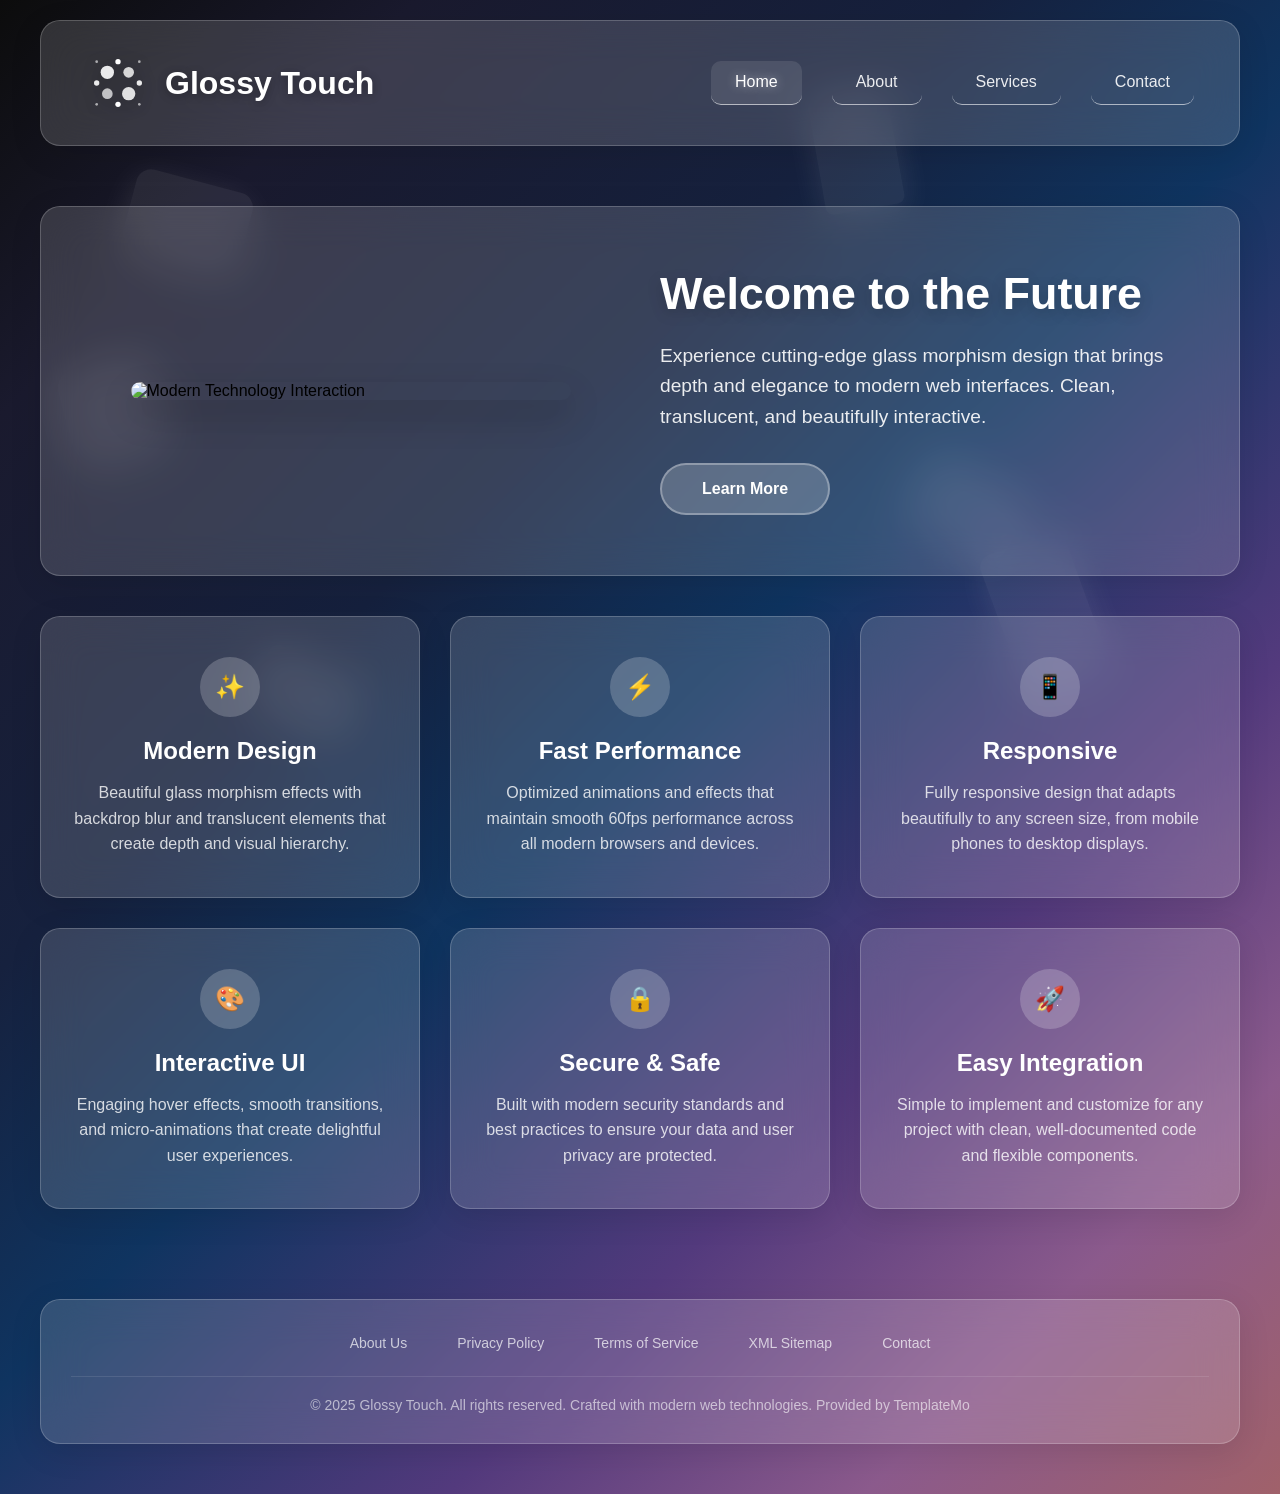
==== index.html @ 598dd7c2 "Initial commit: pre-config" ====
<!DOCTYPE html>
<html lang="en">
<head>
    <meta charset="UTF-8">
    <meta name="viewport" content="width=device-width, initial-scale=1.0">
    <title>Glossy Touch - Modern Glass Design Experience</title>
    
    <link rel="stylesheet" href="templatemo-glossy-touch.css">
<!--

TemplateMo 592 glossy touch

https://templatemo.com/tm-592-glossy-touch

-->
    <style>
        
    </style>
</head>
<body>
    <div class="bg-shapes">
        <div class="shape"></div>
        <div class="shape"></div>
        <div class="shape"></div>
        <div class="shape"></div>
        <div class="shape"></div>
        <div class="shape"></div>
    </div>

    <!-- SINGLE NAVIGATION HEADER -->
    <header>
        <div class="container">
            <nav class="glass">
                <div class="logo" onclick="showPage('home')">
                    <div class="logo-icon">
                        <svg viewBox="0 0 48 48" fill="white" xmlns="http://www.w3.org/2000/svg">
                            <!-- Grid of circles with varying sizes -->
                            <circle cx="16" cy="16" r="5" opacity="0.9"/>
                            <circle cx="32" cy="16" r="4" opacity="0.8"/>
                            <circle cx="16" cy="32" r="4" opacity="0.7"/>
                            <circle cx="32" cy="32" r="5" opacity="0.85"/>
                            <!-- Small accent dots -->
                            <circle cx="24" cy="8" r="2" opacity="1"/>
                            <circle cx="8" cy="24" r="2" opacity="0.9"/>
                            <circle cx="40" cy="24" r="2" opacity="0.9"/>
                            <circle cx="24" cy="40" r="2" opacity="1"/>
                            <!-- Tiny corner dots -->
                            <circle cx="8" cy="8" r="1" opacity="0.6"/>
                            <circle cx="40" cy="8" r="1" opacity="0.6"/>
                            <circle cx="8" cy="40" r="1" opacity="0.6"/>
                            <circle cx="40" cy="40" r="1" opacity="0.6"/>
                        </svg>
                    </div>
                    <span>Glossy Touch</span>
                </div>
                <div class="nav-links">
                    <a href="#" onclick="showPage('home')" class="active">Home</a>
                    <a href="#" onclick="showPage('about')">About</a>
                    <a href="#" onclick="showPage('services')">Services</a>
                    <a href="#" onclick="showPage('contact')">Contact</a>
                </div>
            </nav>
        </div>
    </header>

    <!-- HOME PAGE -->
    <div id="home" class="page active">
        <div class="container">
            <div class="content-wrapper">
                <section class="hero glass">
                    <div class="hero-image">
                        <img src="images/templatemo-futuristic-girl.jpg" alt="Modern Technology Interaction" />
                    </div>
                    <div class="hero-content">
                        <h1>Welcome to the Future</h1>
                        <p>Experience cutting-edge glass morphism design that brings depth and elegance to modern web interfaces. Clean, translucent, and beautifully interactive.</p>
                        <a href="#" class="cta-button" onclick="showPage('about')">Learn More</a>
                    </div>
                </section>

                <section class="features">
                    <div class="feature-card glass">
                        <div class="feature-icon">✨</div>
                        <h3>Modern Design</h3>
                        <p>Beautiful glass morphism effects with backdrop blur and translucent elements that create depth and visual hierarchy.</p>
                    </div>
                    
                    <div class="feature-card glass">
                        <div class="feature-icon">⚡</div>
                        <h3>Fast Performance</h3>
                        <p>Optimized animations and effects that maintain smooth 60fps performance across all modern browsers and devices.</p>
                    </div>
                    
                    <div class="feature-card glass">
                        <div class="feature-icon">📱</div>
                        <h3>Responsive</h3>
                        <p>Fully responsive design that adapts beautifully to any screen size, from mobile phones to desktop displays.</p>
                    </div>

                    <div class="feature-card glass">
                        <div class="feature-icon">🎨</div>
                        <h3>Interactive UI</h3>
                        <p>Engaging hover effects, smooth transitions, and micro-animations that create delightful user experiences.</p>
                    </div>

                    <div class="feature-card glass">
                        <div class="feature-icon">🔒</div>
                        <h3>Secure & Safe</h3>
                        <p>Built with modern security standards and best practices to ensure your data and user privacy are protected.</p>
                    </div>

                    <div class="feature-card glass">
                        <div class="feature-icon">🚀</div>
                        <h3>Easy Integration</h3>
                        <p>Simple to implement and customize for any project with clean, well-documented code and flexible components.</p>
                    </div>
                </section>
            </div>
        </div>
    </div>

    <!-- ABOUT PAGE -->
    <div id="about" class="page">
        <div class="container">
            <div class="content-wrapper">
                <section class="about-content">
                    <div class="about-text glass">
                        <h2>About Our Vision</h2>
                        <p>We believe in creating digital experiences that feel natural and intuitive. Our glass morphism design philosophy combines transparency, depth, and subtle animations to create interfaces that users love to interact with.</p>
                        <p>Founded in 2024, our team of designers and developers are passionate about pushing the boundaries of web design while maintaining accessibility and performance standards.</p>
                        <p>Every project we undertake is crafted with attention to detail, ensuring that form follows function while never compromising on aesthetic beauty.</p>
                    </div>
                    <div class="stats">
                        <div class="stat-card glass">
                            <div class="stat-number">150+</div>
                            <div class="stat-label">Projects Completed</div>
                        </div>
                        <div class="stat-card glass">
                            <div class="stat-number">50+</div>
                            <div class="stat-label">Happy Clients</div>
                        </div>
                        <div class="stat-card glass">
                            <div class="stat-number">3</div>
                            <div class="stat-label">Years Experience</div>
                        </div>
                        <div class="stat-card glass">
                            <div class="stat-number">24/7</div>
                            <div class="stat-label">Support Available</div>
                        </div>
                    </div>
                </section>

                <section class="team-section">
                    <h2>Meet Our Team</h2>
                    <div class="team-grid">
                        <div class="team-member glass">
                            <div class="team-avatar">👨‍💼</div>
                            <h3>John Anderson</h3>
                            <p class="role">CEO & Founder</p>
                            <p class="bio">Visionary leader with 15+ years in digital innovation, driving our mission to create exceptional user experiences.</p>
                            <div class="team-social">
                                <a href="#" title="Email">📧</a>
                                <a href="#" title="LinkedIn">💼</a>
                                <a href="#" title="Twitter">🐦</a>
                            </div>
                        </div>
                        <div class="team-member glass">
                            <div class="team-avatar">👩‍🎨</div>
                            <h3>Sarah Chen</h3>
                            <p class="role">Creative Director</p>
                            <p class="bio">Award-winning designer specializing in modern UI/UX, bringing artistic vision to every project.</p>
                            <div class="team-social">
                                <a href="#" title="Email">📧</a>
                                <a href="#" title="LinkedIn">💼</a>
                                <a href="#" title="Portfolio">🎨</a>
                            </div>
                        </div>
                        <div class="team-member glass">
                            <div class="team-avatar">👨‍💻</div>
                            <h3>Michael Torres</h3>
                            <p class="role">Lead Developer</p>
                            <p class="bio">Full-stack expert passionate about clean code and innovative web technologies.</p>
                            <div class="team-social">
                                <a href="#" title="Email">📧</a>
                                <a href="#" title="LinkedIn">💼</a>
                                <a href="#" title="GitHub">💻</a>
                            </div>
                        </div>
                        <div class="team-member glass">
                            <div class="team-avatar">👩‍💻</div>
                            <h3>Emma Wilson</h3>
                            <p class="role">Senior Developer</p>
                            <p class="bio">Frontend specialist with expertise in React and modern JavaScript frameworks.</p>
                            <div class="team-social">
                                <a href="#" title="Email">📧</a>
                                <a href="#" title="LinkedIn">💼</a>
                                <a href="#" title="GitHub">💻</a>
                            </div>
                        </div>
                        <div class="team-member glass">
                            <div class="team-avatar">👨‍🎨</div>
                            <h3>David Kim</h3>
                            <p class="role">UX Designer</p>
                            <p class="bio">User experience expert focused on creating intuitive and accessible digital products.</p>
                            <div class="team-social">
                                <a href="#" title="Email">📧</a>
                                <a href="#" title="LinkedIn">💼</a>
                                <a href="#" title="Behance">🎨</a>
                            </div>
                        </div>
                        <div class="team-member glass">
                            <div class="team-avatar">👩‍💼</div>
                            <h3>Lisa Martinez</h3>
                            <p class="role">Project Manager</p>
                            <p class="bio">Certified PMP with a track record of delivering complex projects on time and budget.</p>
                            <div class="team-social">
                                <a href="#" title="Email">📧</a>
                                <a href="#" title="LinkedIn">💼</a>
                                <a href="#" title="Calendar">📅</a>
                            </div>
                        </div>
                    </div>
                </section>
            </div>
        </div>
    </div>

    <!-- SERVICES PAGE -->
    <div id="services" class="page">
        <div class="container">
            <div class="content-wrapper">
                <section class="hero glass">
                    <h1>Our Services</h1>
                    <p>Comprehensive design and development solutions tailored to your needs</p>
                </section>

                <section class="services-grid">
                    <div class="service-card glass">
                        <div class="service-header">
                            <div class="service-icon">🎨</div>
                            <h3>UI/UX Design</h3>
                        </div>
                        <p>Create stunning user interfaces with modern design principles, focusing on usability and aesthetic appeal.</p>
                        <ul class="service-features">
                            <li>User Research & Analysis</li>
                            <li>Wireframing & Prototyping</li>
                            <li>Visual Design & Branding</li>
                            <li>Responsive Design</li>
                        </ul>
                    </div>

                    <div class="service-card glass">
                        <div class="service-header">
                            <div class="service-icon">💻</div>
                            <h3>Web Development</h3>
                        </div>
                        <p>Build fast, secure, and scalable websites using the latest web technologies and best practices.</p>
                        <ul class="service-features">
                            <li>Frontend Development</li>
                            <li>Backend Integration</li>
                            <li>Performance Optimization</li>
                            <li>SEO Implementation</li>
                        </ul>
                    </div>

                    <div class="service-card glass">
                        <div class="service-header">
                            <div class="service-icon">📱</div>
                            <h3>Mobile Apps</h3>
                        </div>
                        <p>Develop native and cross-platform mobile applications that deliver exceptional user experiences.</p>
                        <ul class="service-features">
                            <li>iOS & Android Development</li>
                            <li>Cross-platform Solutions</li>
                            <li>App Store Optimization</li>
                            <li>Maintenance & Updates</li>
                        </ul>
                    </div>

                    <div class="service-card glass">
                        <div class="service-header">
                            <div class="service-icon">🚀</div>
                            <h3>Digital Strategy</h3>
                        </div>
                        <p>Strategic consulting to help your business thrive in the digital landscape with data-driven insights.</p>
                        <ul class="service-features">
                            <li>Digital Transformation</li>
                            <li>Analytics & Reporting</li>
                            <li>Growth Strategy</li>
                            <li>Technology Consulting</li>
                        </ul>
                    </div>

                    <div class="service-card glass">
                        <div class="service-header">
                            <div class="service-icon">☁️</div>
                            <h3>Cloud Solutions</h3>
                        </div>
                        <p>Modernize your infrastructure with scalable cloud services and seamless migration strategies.</p>
                        <ul class="service-features">
                            <li>Cloud Migration</li>
                            <li>DevOps & Automation</li>
                            <li>Infrastructure as Code</li>
                            <li>24/7 Monitoring</li>
                        </ul>
                    </div>

                    <div class="service-card glass">
                        <div class="service-header">
                            <div class="service-icon">🔐</div>
                            <h3>Cybersecurity</h3>
                        </div>
                        <p>Protect your digital assets with comprehensive security solutions and threat protection.</p>
                        <ul class="service-features">
                            <li>Security Auditing</li>
                            <li>Penetration Testing</li>
                            <li>Data Protection</li>
                            <li>Compliance Management</li>
                        </ul>
                    </div>
                </section>
            </div>
        </div>
    </div>

    <!-- CONTACT PAGE -->
    <div id="contact" class="page">
        <div class="container">
            <div class="content-wrapper">
                <section class="contact-grid">
                    <div class="contact-form glass">
                        <h2>Get In Touch</h2>
                        <form>
                            <div class="form-group">
                                <label for="name">Full Name</label>
                                <input type="text" id="name" name="name" placeholder="Enter your full name" required>
                            </div>
                            <div class="form-group">
                                <label for="email">Email Address</label>
                                <input type="email" id="email" name="email" placeholder="Enter your email" required>
                            </div>
                            <div class="form-group">
                                <label for="subject">Subject</label>
                                <input type="text" id="subject" name="subject" placeholder="What's this about?">
                            </div>
                            <div class="form-group">
                                <label for="message">Message</label>
                                <textarea id="message" name="message" placeholder="Tell us about your project..." required></textarea>
                            </div>
                            <button type="submit" class="cta-button">Send Message</button>
                        </form>
                    </div>

                    <div class="contact-info glass">
                        <h2>Contact Information</h2>
                        
                        <div class="contact-item">
                            <div class="contact-item-icon">📧</div>
                            <div class="contact-item-text">
                                <h4>Email</h4>
                                <p>hello@glossytouch.com</p>
                            </div>
                        </div>

                        <div class="contact-item">
                            <div class="contact-item-icon">📞</div>
                            <div class="contact-item-text">
                                <h4>Phone</h4>
                                <p>+1 (555) 123-4567</p>
                            </div>
                        </div>

                        <div class="contact-item">
                            <div class="contact-item-icon">📍</div>
                            <div class="contact-item-text">
                                <h4>Address</h4>
                                <p>123 Design Street<br>Creative District, CD 12345</p>
                            </div>
                        </div>

                        <div class="contact-item">
                            <div class="contact-item-icon">🕒</div>
                            <div class="contact-item-text">
                                <h4>Business Hours</h4>
                                <p>Mon-Fri: 9AM-6PM<br>Sat-Sun: 10AM-4PM</p>
                            </div>
                        </div>
                    </div>
                </section>

                <section class="contact-map-section">
                    <div class="contact-map glass">
                        <h2>Find Us</h2>
                        <div class="map-container">
                            <div class="map-placeholder">
                                <div class="map-placeholder-icon">🗺️</div>
                                <p><strong>Interactive Map Area</strong></p>
                                <p>123 Design Street</p>
                                <p>Creative District, CD 12345</p>
                                <p style="margin-top: 15px; font-size: 12px; opacity: 0.7;">
                                    Map integration can be added with<br>
                                    Google Maps, OpenStreetMap, or Mapbox
                                </p>
                            </div>
                        </div>
                    </div>
                </section>
            </div>
        </div>
    </div>

    <!-- SINGLE FOOTER -->
    <div id="footer">
        <div class="container">
            <footer class="glass">
                <div class="footer-content">
                    <div class="footer-links">
                        <a href="#" onclick="showPage('about')">About Us</a>
                        <a href="#">Privacy Policy</a>
                        <a href="#">Terms of Service</a>
                        <a href="#">XML Sitemap</a>
                        <a href="#" onclick="showPage('contact')">Contact</a>
                    </div>
                    <div class="copyright">
                        &copy; 2025 Glossy Touch. All rights reserved. Crafted with modern web technologies. 
                        Provided by <a rel="nofollow" href="https://templatemo.com" target="_blank">TemplateMo</a>
                    </div>
                </div>
            </footer>
        </div>
    </div>
<script src="templatemo-glossy-touch.js"></script>
</body>
</html>
---- templatemo-glossy-touch.css ----
@charset "utf-8";
/*

TemplateMo 592 glossy touch

https://templatemo.com/tm-592-glossy-touch

*/

* {
    margin: 0;
    padding: 0;
    box-sizing: border-box;
    button[type="submit"] {
        font-family: inherit;
        font-size: 16px;
    }
}
body {
    font-family: "Segoe UI", Tahoma, Geneva, Verdana, sans-serif;
    background: linear-gradient(
        135deg,
        #0c0c0c 0%,
        #1a1a2e 15%,
        #16213e 35%,
        #0f3460 50%,
        #533a7d 70%,
        #8b5a8c 85%,
        #a0616a 100%
    );
    min-height: 100vh;
    overflow-x: hidden;
}
/* Animated background elements */
.bg-shapes {
    position: fixed;
    top: 0;
    left: 0;
    width: 100%;
    height: 100%;
    z-index: -1;
    overflow: hidden;
}
.shape {
    position: absolute;
    background: rgba(255, 255, 255, 0.08);
    animation: float 6s ease-in-out infinite;
    box-shadow: 0 8px 32px rgba(255, 255, 255, 0.1);
}
.shape:nth-child(1) {
    width: 120px;
    height: 80px;
    border-radius: 15px;
    top: 20%;
    left: 10%;
    animation-delay: 0s;
    transform: rotate(15deg);
}
.shape:nth-child(2) {
    width: 90px;
    height: 140px;
    border-radius: 12px;
    top: 60%;
    right: 15%;
    animation-delay: 2s;
    transform: rotate(-20deg);
}
.shape:nth-child(3) {
    width: 100px;
    height: 60px;
    border-radius: 10px;
    bottom: 20%;
    left: 20%;
    animation-delay: 4s;
    transform: rotate(25deg);
}
.shape:nth-child(4) {
    width: 80px;
    height: 120px;
    border-radius: 8px;
    top: 10%;
    right: 30%;
    animation-delay: 1s;
    transform: rotate(-10deg);
}
.shape:nth-child(5) {
    width: 110px;
    height: 70px;
    border-radius: 14px;
    bottom: 40%;
    right: 20%;
    animation-delay: 3s;
    transform: rotate(30deg);
}
.shape:nth-child(6) {
    width: 95px;
    height: 95px;
    border-radius: 20px;
    top: 40%;
    left: 5%;
    animation-delay: 5s;
    transform: rotate(-15deg);
}
@keyframes float {
    0%,
    100% {
        transform: translateY(0px) rotate(var(--start-rotation, 0deg));
    }
    50% {
        transform: translateY(-20px)
            rotate(calc(var(--start-rotation, 0deg) + 180deg));
    }
}
/* Glass container styles */
.glass {
    background: rgba(255, 255, 255, 0.15);
    backdrop-filter: blur(20px);
    border: 1px solid rgba(255, 255, 255, 0.2);
    border-radius: 20px;
    box-shadow: 0 8px 32px rgba(0, 0, 0, 0.1);
    transition: all 0.3s ease;
    position: relative;
    overflow: hidden;
}
.glass:hover {
    background: rgba(255, 255, 255, 0.2);
    transform: translateY(-5px);
    box-shadow: 0 15px 45px rgba(0, 0, 0, 0.15);
}
/* Header styles */
header {
    padding: 20px;
}
.container {
    max-width: 1200px;
    margin: 0 auto;
}
/* Navigation styles */
nav {
    display: flex;
    justify-content: space-between;
    align-items: center;
    padding: 30px 45px;
}
.logo {
    font-size: 32px;
    font-weight: bold;
    color: white;
    text-shadow: 0 2px 10px rgba(0, 0, 0, 0.3);
    display: flex;
    align-items: center;
    gap: 15px;
    cursor: pointer;
}
.logo-icon {
    width: 64px;
    height: 64px;
    display: flex;
    align-items: center;
    justify-content: center;
}
.logo-icon svg {
    width: 100%;
    height: 100%;
    filter: drop-shadow(0 2px 8px rgba(0, 0, 0, 0.3));
    transition: all 0.3s ease;
}
.logo:hover .logo-icon svg {
    transform: scale(1.1) translateY(-2px);
    filter: drop-shadow(0 4px 12px rgba(255, 255, 255, 0.4));
}
.nav-links {
    display: flex;
    gap: 30px;
}
.nav-links a {
    color: rgba(255, 255, 255, 0.9);
    text-decoration: none;
    font-weight: 500;
    transition: all 0.3s ease;
    padding: 12px 24px 13px 24px;
    border-radius: 10px;
    cursor: pointer;
    font-size: 16px;
	border-bottom: 1px solid rgba(255, 255, 255, 0.6);
}
.nav-links a:hover,
.nav-links a.active {
    color: white;
    background: rgba(255, 255, 255, 0.1);
    text-shadow: 0 0 10px rgba(255, 255, 255, 0.5);
}
/* Page system */
.page {
    display: none;
    min-height: 100vh;
    padding: 40px 20px 20px;
}
.page.active {
    display: block;
}
/* Content wrapper to contain page content */
.content-wrapper {
    min-height: calc(100vh - 300px);
}
/* Home page styles */
.hero {
    display: grid;
    grid-template-columns: 1fr 1fr;
    gap: 40px;
    align-items: center;
    padding: 60px 40px;
    margin-bottom: 40px;
}
.hero-image {
    display: flex;
    justify-content: center;
    align-items: center;
}
.hero-image img {
    width: 100%;
    max-width: 440px;
    height: auto;
    border-radius: 20px;
    box-shadow: 0 15px 35px rgba(0, 0, 0, 0.2);
}
.hero-content {
    text-align: left;
}
.hero h1 {
    font-size: 2.8rem;
    color: white;
    margin-bottom: 20px;
    text-shadow: 0 4px 15px rgba(0, 0, 0, 0.2);
    line-height: 1.2;
}
.hero p {
    font-size: 1.2rem;
    color: rgba(255, 255, 255, 0.9);
    margin-bottom: 30px;
    line-height: 1.6;
}
.cta-button {
    display: inline-block;
    padding: 15px 40px;
    background: rgba(255, 255, 255, 0.2);
    color: white;
    text-decoration: none;
    border-radius: 50px;
    font-weight: 600;
    font-family: "Segoe UI", Tahoma, Geneva, Verdana, sans-serif;
    transition: all 0.3s ease;
    border: 2px solid rgba(255, 255, 255, 0.3);
    cursor: pointer;
}
.cta-button:hover {
    background: rgba(255, 255, 255, 0.3);
    transform: translateY(-3px);
    box-shadow: 0 10px 25px rgba(0, 0, 0, 0.2);
}
button[type="submit"] {
    font-family: inherit;
    font-size: 16px;
}
.features {
    display: grid;
    grid-template-columns: repeat(auto-fit, minmax(300px, 1fr));
    gap: 30px;
    margin-bottom: 40px;
}
.feature-card {
    padding: 40px 30px;
    text-align: center;
    color: white;
}
.feature-icon {
    width: 60px;
    height: 60px;
    margin: 0 auto 20px;
    background: rgba(255, 255, 255, 0.2);
    border-radius: 50%;
    display: flex;
    align-items: center;
    justify-content: center;
    font-size: 24px;
}
.feature-card h3 {
    font-size: 1.5rem;
    margin-bottom: 15px;
    color: white;
}
.feature-card p {
    color: rgba(255, 255, 255, 0.8);
    line-height: 1.6;
}
/* About page styles */
.about-content {
    display: grid;
    grid-template-columns: 1fr 1fr;
    gap: 40px;
    margin-bottom: 40px;
    align-items: center;
}
.about-text {
    padding: 40px;
    color: white;
}
.about-text h2 {
    font-size: 2.5rem;
    margin-bottom: 20px;
    text-shadow: 0 2px 10px rgba(0, 0, 0, 0.3);
}
.about-text p {
    font-size: 1.1rem;
    line-height: 1.8;
    color: rgba(255, 255, 255, 0.9);
    margin-bottom: 20px;
}
.stats {
    display: grid;
    grid-template-columns: repeat(auto-fit, minmax(200px, 1fr));
    gap: 30px;
    margin-bottom: 60px;
}
.stat-card {
    text-align: center;
    padding: 30px;
    color: white;
}
.stat-number {
    font-size: 3rem;
    font-weight: bold;
    color: white;
    text-shadow: 0 2px 10px rgba(0, 0, 0, 0.3);
}
.stat-label {
    font-size: 1.1rem;
    color: rgba(255, 255, 255, 0.8);
    margin-top: 10px;
}
/* Team section styles */
.team-section {
    margin-bottom: 60px;
}
.team-section h2 {
    font-size: 2.5rem;
    color: white;
    text-align: center;
    margin-bottom: 50px;
    text-shadow: 0 2px 10px rgba(0, 0, 0, 0.3);
}
.team-grid {
    display: grid;
    grid-template-columns: repeat(3, 1fr);
    gap: 30px;
}
.team-member {
    padding: 40px 30px;
    text-align: center;
    color: white;
    transition: all 0.3s ease;
}
.team-member:hover {
    transform: translateY(-10px);
}
.team-avatar {
    width: 120px;
    height: 120px;
    background: rgba(255, 255, 255, 0.2);
    border-radius: 50%;
    margin: 0 auto 20px;
    display: flex;
    align-items: center;
    justify-content: center;
    font-size: 48px;
    backdrop-filter: blur(10px);
    border: 3px solid rgba(255, 255, 255, 0.3);
    transition: all 0.3s ease;
}
.team-member:hover .team-avatar {
    border-color: rgba(255, 255, 255, 0.5);
    transform: scale(1.05);
    background: rgba(255, 255, 255, 0.25);
}
.team-member h3 {
    font-size: 1.4rem;
    margin-bottom: 8px;
    color: white;
}
.team-member .role {
    font-size: 1rem;
    color: rgba(255, 255, 255, 0.7);
    margin-bottom: 15px;
}
.team-member .bio {
    font-size: 0.9rem;
    line-height: 1.6;
    color: rgba(255, 255, 255, 0.8);
    margin-bottom: 20px;
}
.team-social {
    display: flex;
    justify-content: center;
    gap: 15px;
}
.team-social a {
    width: 36px;
    height: 36px;
    background: rgba(255, 255, 255, 0.1);
    border-radius: 50%;
    display: flex;
    align-items: center;
    justify-content: center;
    color: rgba(255, 255, 255, 0.8);
    text-decoration: none;
    transition: all 0.3s ease;
    backdrop-filter: blur(10px);
    border: 1px solid rgba(255, 255, 255, 0.2);
}
.team-social a:hover {
    background: rgba(255, 255, 255, 0.2);
    transform: translateY(-3px);
    color: white;
}
/* Services page styles */
.services-grid {
    display: grid;
    grid-template-columns: repeat(auto-fit, minmax(350px, 1fr));
    gap: 30px;
    margin-bottom: 40px;
}
.service-card {
    padding: 40px 30px;
    color: white;
    text-align: left;
}
.service-header {
    display: flex;
    align-items: center;
    margin-bottom: 20px;
}
.service-icon {
    width: 50px;
    height: 50px;
    background: rgba(255, 255, 255, 0.2);
    border-radius: 10px;
    display: flex;
    align-items: center;
    justify-content: center;
    font-size: 20px;
    margin-right: 15px;
}
.service-card h3 {
    font-size: 1.4rem;
    color: white;
}
.service-card p {
    color: rgba(255, 255, 255, 0.8);
    line-height: 1.6;
    margin-bottom: 20px;
}
.service-features {
    list-style: none;
}
.service-features li {
    color: rgba(255, 255, 255, 0.7);
    margin-bottom: 8px;
    padding-left: 20px;
    position: relative;
}
.service-features li:before {
    content: "✓";
    position: absolute;
    left: 0;
    color: rgba(255, 255, 255, 0.9);
}
/* Contact page styles */
.contact-grid {
    display: grid;
    grid-template-columns: 1fr 1fr;
    gap: 40px;
    margin-bottom: 40px;
}
.contact-map-section {
    margin-top: 40px;
}
.contact-form {
    padding: 40px;
}
.contact-form h2 {
    color: white;
    font-size: 2rem;
    margin-bottom: 30px;
    text-shadow: 0 2px 10px rgba(0, 0, 0, 0.3);
}
.form-group {
    margin-bottom: 20px;
}
.form-group label {
    display: block;
    color: rgba(255, 255, 255, 0.9);
    margin-bottom: 8px;
    font-weight: 500;
}
.form-group input,
.form-group textarea {
    width: 100%;
    padding: 15px;
    background: rgba(255, 255, 255, 0.1);
    border: 1px solid rgba(255, 255, 255, 0.2);
    border-radius: 10px;
    color: white;
    font-size: 16px;
    font-family: "Segoe UI", Tahoma, Geneva, Verdana, sans-serif;
    backdrop-filter: blur(10px);
    transition: all 0.3s ease;
}
.form-group input:focus,
.form-group textarea:focus {
    outline: none;
    background: rgba(255, 255, 255, 0.15);
    border-color: rgba(255, 255, 255, 0.4);
    box-shadow: 0 0 20px rgba(255, 255, 255, 0.1);
}
.form-group input::placeholder,
.form-group textarea::placeholder {
    color: rgba(255, 255, 255, 0.6);
}
.form-group textarea {
    height: 120px;
    resize: vertical;
    line-height: 1.5;
}
.contact-info {
    padding: 40px;
    color: white;
}
.contact-info h2 {
    font-size: 2rem;
    margin-bottom: 30px;
    text-shadow: 0 2px 10px rgba(0, 0, 0, 0.3);
}
.contact-item {
    display: flex;
    align-items: center;
    margin-bottom: 25px;
}
.contact-item-icon {
    width: 40px;
    height: 40px;
    background: rgba(255, 255, 255, 0.2);
    border-radius: 10px;
    display: flex;
    align-items: center;
    justify-content: center;
    margin-right: 15px;
    font-size: 18px;
}
.contact-item-text h4 {
    color: white;
    margin-bottom: 5px;
}
.contact-item-text p {
    color: rgba(255, 255, 255, 0.8);
}
.contact-map {
    padding: 40px;
    color: white;
    width: 100%;
}
.contact-map h2 {
    font-size: 2rem;
    margin-bottom: 30px;
    text-shadow: 0 2px 10px rgba(0, 0, 0, 0.3);
    text-align: center;
}
.map-container {
    width: 100%;
    height: 500px;
    background: rgba(255, 255, 255, 0.1);
    border-radius: 15px;
    border: 1px solid rgba(255, 255, 255, 0.2);
    overflow: hidden;
    position: relative;
    backdrop-filter: blur(10px);
}
.map-placeholder {
    width: 100%;
    height: 100%;
    display: flex;
    align-items: center;
    justify-content: center;
    flex-direction: column;
    color: rgba(255, 255, 255, 0.8);
    text-align: center;
}
.map-placeholder-icon {
    font-size: 64px;
    margin-bottom: 20px;
    opacity: 0.7;
}
.map-placeholder p {
    margin: 8px 0;
    font-size: 16px;
}
.map-placeholder .address {
    font-size: 18px;
    font-weight: 600;
    margin-bottom: 20px;
}
.map-placeholder .integration-note {
    font-size: 14px;
    opacity: 0.6;
    margin-top: 20px;
}
/* Footer styles */
#footer {
    margin-top: 60px;
    padding: 30px 0;
}
.footer-content {
    padding: 30px;
    text-align: center;
    color: rgba(255, 255, 255, 0.8);
}
.footer-links {
    display: flex;
    justify-content: center;
    gap: 30px;
    margin-bottom: 20px;
    flex-wrap: wrap;
}
.footer-links a {
    color: rgba(255, 255, 255, 0.7);
    text-decoration: none;
    font-size: 14px;
    transition: color 0.3s ease;
    padding: 5px 10px;
}
.footer-links a:hover {
    color: white;
    text-shadow: 0 0 10px rgba(255, 255, 255, 0.5);
}
.copyright {
    font-size: 14px;
    color: rgba(255, 255, 255, 0.6);
    border-top: 1px solid rgba(255, 255, 255, 0.1);
    padding-top: 20px;
}
.copyright a {
	color: rgba(255, 255, 255, 0.6);
	text-decoration: none;
}
/* Responsive design */
@media (max-width: 1024px) {
    .team-grid {
        grid-template-columns: repeat(2, 1fr);
    }
}
@media (max-width: 768px) {
    /* Adjust padding for mobile */
    .page {
        padding: 30px 20px 20px;
    }
    .content-wrapper {
        min-height: auto;
    }
    .hero {
        grid-template-columns: 1fr;
        text-align: center;
        gap: 20px;
    }
    .hero-content {
        text-align: center;
    }
    .hero h1 {
        font-size: 2.5rem;
    }
    nav {
        flex-direction: column;
        gap: 20px;
        padding: 20px 30px;
    }
    .nav-links {
        gap: 15px;
        justify-content: center;
        flex-direction: column;
        align-items: center;
    }
    .nav-links a {
        display: block;
        text-align: center;
        width: 100%;
        max-width: 200px;
        font-size: 14px;
        padding: 10px 20px;
    }
    .about-content,
    .contact-grid {
        grid-template-columns: 1fr;
    }
    .services-grid {
        grid-template-columns: 1fr;
    }
    .team-grid {
        grid-template-columns: 1fr;
        gap: 20px;
    }
    .footer-links {
        gap: 15px;
        flex-direction: column;
    }
    .footer-links a {
        display: block;
        text-align: center;
    }
    button[type="submit"] {
        width: 100%;
    }
    .map-container {
        height: 350px;
    }
    .logo-icon {
        width: 40px;
        height: 40px;
    }
    .logo {
        font-size: 22px;
    }
}
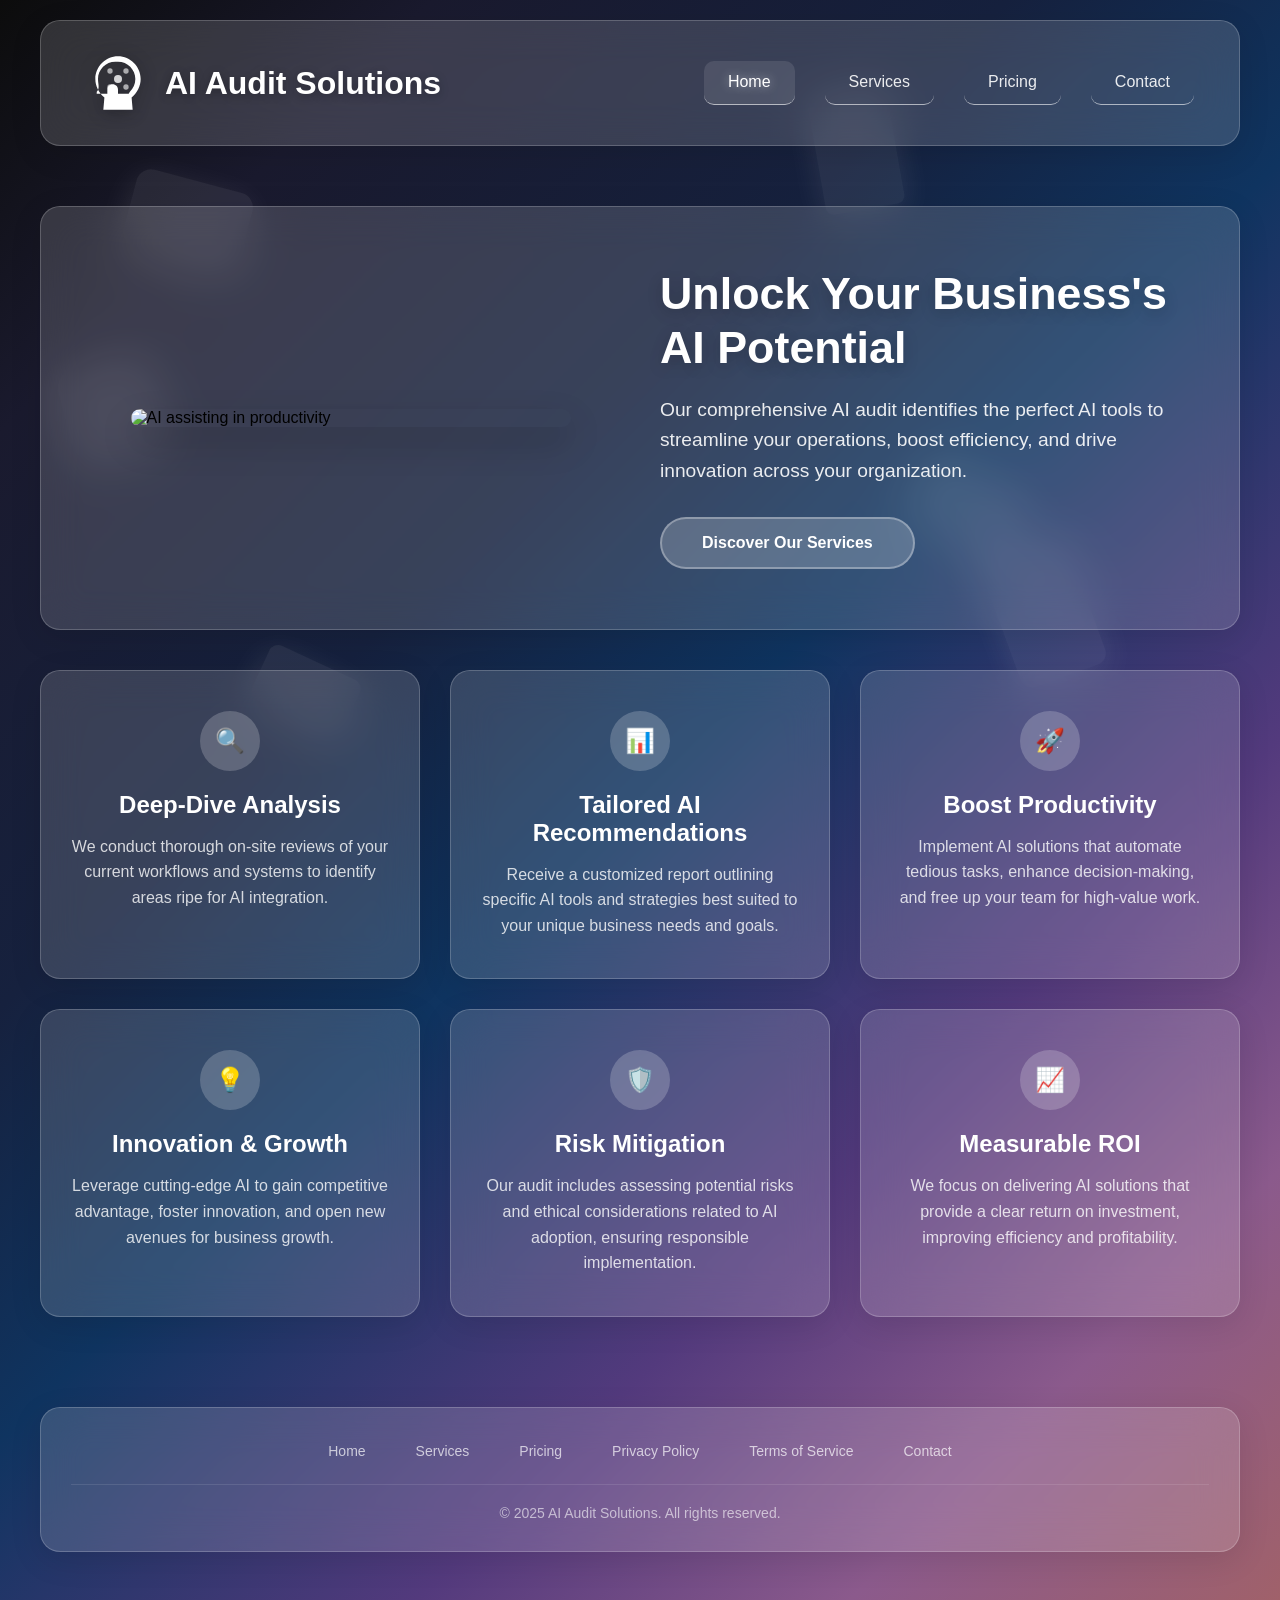
==== commit 28d2abad: "post build" ====
--- a/index.html
+++ b/index.html
@@ -1,434 +1,380 @@
-<!DOCTYPE html>
-<html lang="en">
-<head>
-    <meta charset="UTF-8">
-    <meta name="viewport" content="width=device-width, initial-scale=1.0">
-    <title>Glossy Touch - Modern Glass Design Experience</title>
-    
-    <link rel="stylesheet" href="templatemo-glossy-touch.css">
-<!--
-
-TemplateMo 592 glossy touch
-
-https://templatemo.com/tm-592-glossy-touch
-
--->
-    <style>
-        
-    </style>
-</head>
-<body>
-    <div class="bg-shapes">
-        <div class="shape"></div>
-        <div class="shape"></div>
-        <div class="shape"></div>
-        <div class="shape"></div>
-        <div class="shape"></div>
-        <div class="shape"></div>
-    </div>
-
-    <!-- SINGLE NAVIGATION HEADER -->
-    <header>
-        <div class="container">
-            <nav class="glass">
-                <div class="logo" onclick="showPage('home')">
-                    <div class="logo-icon">
-                        <svg viewBox="0 0 48 48" fill="white" xmlns="http://www.w3.org/2000/svg">
-                            <!-- Grid of circles with varying sizes -->
-                            <circle cx="16" cy="16" r="5" opacity="0.9"/>
-                            <circle cx="32" cy="16" r="4" opacity="0.8"/>
-                            <circle cx="16" cy="32" r="4" opacity="0.7"/>
-                            <circle cx="32" cy="32" r="5" opacity="0.85"/>
-                            <!-- Small accent dots -->
-                            <circle cx="24" cy="8" r="2" opacity="1"/>
-                            <circle cx="8" cy="24" r="2" opacity="0.9"/>
-                            <circle cx="40" cy="24" r="2" opacity="0.9"/>
-                            <circle cx="24" cy="40" r="2" opacity="1"/>
-                            <!-- Tiny corner dots -->
-                            <circle cx="8" cy="8" r="1" opacity="0.6"/>
-                            <circle cx="40" cy="8" r="1" opacity="0.6"/>
-                            <circle cx="8" cy="40" r="1" opacity="0.6"/>
-                            <circle cx="40" cy="40" r="1" opacity="0.6"/>
-                        </svg>
-                    </div>
-                    <span>Glossy Touch</span>
-                </div>
-                <div class="nav-links">
-                    <a href="#" onclick="showPage('home')" class="active">Home</a>
-                    <a href="#" onclick="showPage('about')">About</a>
-                    <a href="#" onclick="showPage('services')">Services</a>
-                    <a href="#" onclick="showPage('contact')">Contact</a>
-                </div>
-            </nav>
-        </div>
-    </header>
-
-    <!-- HOME PAGE -->
-    <div id="home" class="page active">
-        <div class="container">
-            <div class="content-wrapper">
-                <section class="hero glass">
-                    <div class="hero-image">
-                        <img src="images/templatemo-futuristic-girl.jpg" alt="Modern Technology Interaction" />
-                    </div>
-                    <div class="hero-content">
-                        <h1>Welcome to the Future</h1>
-                        <p>Experience cutting-edge glass morphism design that brings depth and elegance to modern web interfaces. Clean, translucent, and beautifully interactive.</p>
-                        <a href="#" class="cta-button" onclick="showPage('about')">Learn More</a>
-                    </div>
-                </section>
-
-                <section class="features">
-                    <div class="feature-card glass">
-                        <div class="feature-icon">✨</div>
-                        <h3>Modern Design</h3>
-                        <p>Beautiful glass morphism effects with backdrop blur and translucent elements that create depth and visual hierarchy.</p>
-                    </div>
-                    
-                    <div class="feature-card glass">
-                        <div class="feature-icon">⚡</div>
-                        <h3>Fast Performance</h3>
-                        <p>Optimized animations and effects that maintain smooth 60fps performance across all modern browsers and devices.</p>
-                    </div>
-                    
-                    <div class="feature-card glass">
-                        <div class="feature-icon">📱</div>
-                        <h3>Responsive</h3>
-                        <p>Fully responsive design that adapts beautifully to any screen size, from mobile phones to desktop displays.</p>
-                    </div>
-
-                    <div class="feature-card glass">
-                        <div class="feature-icon">🎨</div>
-                        <h3>Interactive UI</h3>
-                        <p>Engaging hover effects, smooth transitions, and micro-animations that create delightful user experiences.</p>
-                    </div>
-
-                    <div class="feature-card glass">
-                        <div class="feature-icon">🔒</div>
-                        <h3>Secure & Safe</h3>
-                        <p>Built with modern security standards and best practices to ensure your data and user privacy are protected.</p>
-                    </div>
-
-                    <div class="feature-card glass">
-                        <div class="feature-icon">🚀</div>
-                        <h3>Easy Integration</h3>
-                        <p>Simple to implement and customize for any project with clean, well-documented code and flexible components.</p>
-                    </div>
-                </section>
-            </div>
-        </div>
-    </div>
-
-    <!-- ABOUT PAGE -->
-    <div id="about" class="page">
-        <div class="container">
-            <div class="content-wrapper">
-                <section class="about-content">
-                    <div class="about-text glass">
-                        <h2>About Our Vision</h2>
-                        <p>We believe in creating digital experiences that feel natural and intuitive. Our glass morphism design philosophy combines transparency, depth, and subtle animations to create interfaces that users love to interact with.</p>
-                        <p>Founded in 2024, our team of designers and developers are passionate about pushing the boundaries of web design while maintaining accessibility and performance standards.</p>
-                        <p>Every project we undertake is crafted with attention to detail, ensuring that form follows function while never compromising on aesthetic beauty.</p>
-                    </div>
-                    <div class="stats">
-                        <div class="stat-card glass">
-                            <div class="stat-number">150+</div>
-                            <div class="stat-label">Projects Completed</div>
-                        </div>
-                        <div class="stat-card glass">
-                            <div class="stat-number">50+</div>
-                            <div class="stat-label">Happy Clients</div>
-                        </div>
-                        <div class="stat-card glass">
-                            <div class="stat-number">3</div>
-                            <div class="stat-label">Years Experience</div>
-                        </div>
-                        <div class="stat-card glass">
-                            <div class="stat-number">24/7</div>
-                            <div class="stat-label">Support Available</div>
-                        </div>
-                    </div>
-                </section>
-
-                <section class="team-section">
-                    <h2>Meet Our Team</h2>
-                    <div class="team-grid">
-                        <div class="team-member glass">
-                            <div class="team-avatar">👨‍💼</div>
-                            <h3>John Anderson</h3>
-                            <p class="role">CEO & Founder</p>
-                            <p class="bio">Visionary leader with 15+ years in digital innovation, driving our mission to create exceptional user experiences.</p>
-                            <div class="team-social">
-                                <a href="#" title="Email">📧</a>
-                                <a href="#" title="LinkedIn">💼</a>
-                                <a href="#" title="Twitter">🐦</a>
-                            </div>
-                        </div>
-                        <div class="team-member glass">
-                            <div class="team-avatar">👩‍🎨</div>
-                            <h3>Sarah Chen</h3>
-                            <p class="role">Creative Director</p>
-                            <p class="bio">Award-winning designer specializing in modern UI/UX, bringing artistic vision to every project.</p>
-                            <div class="team-social">
-                                <a href="#" title="Email">📧</a>
-                                <a href="#" title="LinkedIn">💼</a>
-                                <a href="#" title="Portfolio">🎨</a>
-                            </div>
-                        </div>
-                        <div class="team-member glass">
-                            <div class="team-avatar">👨‍💻</div>
-                            <h3>Michael Torres</h3>
-                            <p class="role">Lead Developer</p>
-                            <p class="bio">Full-stack expert passionate about clean code and innovative web technologies.</p>
-                            <div class="team-social">
-                                <a href="#" title="Email">📧</a>
-                                <a href="#" title="LinkedIn">💼</a>
-                                <a href="#" title="GitHub">💻</a>
-                            </div>
-                        </div>
-                        <div class="team-member glass">
-                            <div class="team-avatar">👩‍💻</div>
-                            <h3>Emma Wilson</h3>
-                            <p class="role">Senior Developer</p>
-                            <p class="bio">Frontend specialist with expertise in React and modern JavaScript frameworks.</p>
-                            <div class="team-social">
-                                <a href="#" title="Email">📧</a>
-                                <a href="#" title="LinkedIn">💼</a>
-                                <a href="#" title="GitHub">💻</a>
-                            </div>
-                        </div>
-                        <div class="team-member glass">
-                            <div class="team-avatar">👨‍🎨</div>
-                            <h3>David Kim</h3>
-                            <p class="role">UX Designer</p>
-                            <p class="bio">User experience expert focused on creating intuitive and accessible digital products.</p>
-                            <div class="team-social">
-                                <a href="#" title="Email">📧</a>
-                                <a href="#" title="LinkedIn">💼</a>
-                                <a href="#" title="Behance">🎨</a>
-                            </div>
-                        </div>
-                        <div class="team-member glass">
-                            <div class="team-avatar">👩‍💼</div>
-                            <h3>Lisa Martinez</h3>
-                            <p class="role">Project Manager</p>
-                            <p class="bio">Certified PMP with a track record of delivering complex projects on time and budget.</p>
-                            <div class="team-social">
-                                <a href="#" title="Email">📧</a>
-                                <a href="#" title="LinkedIn">💼</a>
-                                <a href="#" title="Calendar">📅</a>
-                            </div>
-                        </div>
-                    </div>
-                </section>
-            </div>
-        </div>
-    </div>
-
-    <!-- SERVICES PAGE -->
-    <div id="services" class="page">
-        <div class="container">
-            <div class="content-wrapper">
-                <section class="hero glass">
-                    <h1>Our Services</h1>
-                    <p>Comprehensive design and development solutions tailored to your needs</p>
-                </section>
-
-                <section class="services-grid">
-                    <div class="service-card glass">
-                        <div class="service-header">
-                            <div class="service-icon">🎨</div>
-                            <h3>UI/UX Design</h3>
-                        </div>
-                        <p>Create stunning user interfaces with modern design principles, focusing on usability and aesthetic appeal.</p>
-                        <ul class="service-features">
-                            <li>User Research & Analysis</li>
-                            <li>Wireframing & Prototyping</li>
-                            <li>Visual Design & Branding</li>
-                            <li>Responsive Design</li>
-                        </ul>
-                    </div>
-
-                    <div class="service-card glass">
-                        <div class="service-header">
-                            <div class="service-icon">💻</div>
-                            <h3>Web Development</h3>
-                        </div>
-                        <p>Build fast, secure, and scalable websites using the latest web technologies and best practices.</p>
-                        <ul class="service-features">
-                            <li>Frontend Development</li>
-                            <li>Backend Integration</li>
-                            <li>Performance Optimization</li>
-                            <li>SEO Implementation</li>
-                        </ul>
-                    </div>
-
-                    <div class="service-card glass">
-                        <div class="service-header">
-                            <div class="service-icon">📱</div>
-                            <h3>Mobile Apps</h3>
-                        </div>
-                        <p>Develop native and cross-platform mobile applications that deliver exceptional user experiences.</p>
-                        <ul class="service-features">
-                            <li>iOS & Android Development</li>
-                            <li>Cross-platform Solutions</li>
-                            <li>App Store Optimization</li>
-                            <li>Maintenance & Updates</li>
-                        </ul>
-                    </div>
-
-                    <div class="service-card glass">
-                        <div class="service-header">
-                            <div class="service-icon">🚀</div>
-                            <h3>Digital Strategy</h3>
-                        </div>
-                        <p>Strategic consulting to help your business thrive in the digital landscape with data-driven insights.</p>
-                        <ul class="service-features">
-                            <li>Digital Transformation</li>
-                            <li>Analytics & Reporting</li>
-                            <li>Growth Strategy</li>
-                            <li>Technology Consulting</li>
-                        </ul>
-                    </div>
-
-                    <div class="service-card glass">
-                        <div class="service-header">
-                            <div class="service-icon">☁️</div>
-                            <h3>Cloud Solutions</h3>
-                        </div>
-                        <p>Modernize your infrastructure with scalable cloud services and seamless migration strategies.</p>
-                        <ul class="service-features">
-                            <li>Cloud Migration</li>
-                            <li>DevOps & Automation</li>
-                            <li>Infrastructure as Code</li>
-                            <li>24/7 Monitoring</li>
-                        </ul>
-                    </div>
-
-                    <div class="service-card glass">
-                        <div class="service-header">
-                            <div class="service-icon">🔐</div>
-                            <h3>Cybersecurity</h3>
-                        </div>
-                        <p>Protect your digital assets with comprehensive security solutions and threat protection.</p>
-                        <ul class="service-features">
-                            <li>Security Auditing</li>
-                            <li>Penetration Testing</li>
-                            <li>Data Protection</li>
-                            <li>Compliance Management</li>
-                        </ul>
-                    </div>
-                </section>
-            </div>
-        </div>
-    </div>
-
-    <!-- CONTACT PAGE -->
-    <div id="contact" class="page">
-        <div class="container">
-            <div class="content-wrapper">
-                <section class="contact-grid">
-                    <div class="contact-form glass">
-                        <h2>Get In Touch</h2>
-                        <form>
-                            <div class="form-group">
-                                <label for="name">Full Name</label>
-                                <input type="text" id="name" name="name" placeholder="Enter your full name" required>
-                            </div>
-                            <div class="form-group">
-                                <label for="email">Email Address</label>
-                                <input type="email" id="email" name="email" placeholder="Enter your email" required>
-                            </div>
-                            <div class="form-group">
-                                <label for="subject">Subject</label>
-                                <input type="text" id="subject" name="subject" placeholder="What's this about?">
-                            </div>
-                            <div class="form-group">
-                                <label for="message">Message</label>
-                                <textarea id="message" name="message" placeholder="Tell us about your project..." required></textarea>
-                            </div>
-                            <button type="submit" class="cta-button">Send Message</button>
-                        </form>
-                    </div>
-
-                    <div class="contact-info glass">
-                        <h2>Contact Information</h2>
-                        
-                        <div class="contact-item">
-                            <div class="contact-item-icon">📧</div>
-                            <div class="contact-item-text">
-                                <h4>Email</h4>
-                                <p>hello@glossytouch.com</p>
-                            </div>
-                        </div>
-
-                        <div class="contact-item">
-                            <div class="contact-item-icon">📞</div>
-                            <div class="contact-item-text">
-                                <h4>Phone</h4>
-                                <p>+1 (555) 123-4567</p>
-                            </div>
-                        </div>
-
-                        <div class="contact-item">
-                            <div class="contact-item-icon">📍</div>
-                            <div class="contact-item-text">
-                                <h4>Address</h4>
-                                <p>123 Design Street<br>Creative District, CD 12345</p>
-                            </div>
-                        </div>
-
-                        <div class="contact-item">
-                            <div class="contact-item-icon">🕒</div>
-                            <div class="contact-item-text">
-                                <h4>Business Hours</h4>
-                                <p>Mon-Fri: 9AM-6PM<br>Sat-Sun: 10AM-4PM</p>
-                            </div>
-                        </div>
-                    </div>
-                </section>
-
-                <section class="contact-map-section">
-                    <div class="contact-map glass">
-                        <h2>Find Us</h2>
-                        <div class="map-container">
-                            <div class="map-placeholder">
-                                <div class="map-placeholder-icon">🗺️</div>
-                                <p><strong>Interactive Map Area</strong></p>
-                                <p>123 Design Street</p>
-                                <p>Creative District, CD 12345</p>
-                                <p style="margin-top: 15px; font-size: 12px; opacity: 0.7;">
-                                    Map integration can be added with<br>
-                                    Google Maps, OpenStreetMap, or Mapbox
-                                </p>
-                            </div>
-                        </div>
-                    </div>
-                </section>
-            </div>
-        </div>
-    </div>
-
-    <!-- SINGLE FOOTER -->
-    <div id="footer">
-        <div class="container">
-            <footer class="glass">
-                <div class="footer-content">
-                    <div class="footer-links">
-                        <a href="#" onclick="showPage('about')">About Us</a>
-                        <a href="#">Privacy Policy</a>
-                        <a href="#">Terms of Service</a>
-                        <a href="#">XML Sitemap</a>
-                        <a href="#" onclick="showPage('contact')">Contact</a>
-                    </div>
-                    <div class="copyright">
-                        &copy; 2025 Glossy Touch. All rights reserved. Crafted with modern web technologies. 
-                        Provided by <a rel="nofollow" href="https://templatemo.com" target="_blank">TemplateMo</a>
-                    </div>
-                </div>
-            </footer>
-        </div>
-    </div>
-<script src="templatemo-glossy-touch.js"></script>
-</body>
+<!DOCTYPE html>
+<html lang="en">
+<head>
+    <meta charset="UTF-8">
+    <meta name="viewport" content="width=device-width, initial-scale=1.0">
+    <title>AI Audit Solutions - Boosting Your Productivity</title>
+    
+    <link rel="stylesheet" href="templatemo-glossy-touch.css">
+</head>
+<body>
+    <div class="bg-shapes">
+        <div class="shape"></div>
+        <div class="shape"></div>
+        <div class="shape"></div>
+        <div class="shape"></div>
+        <div class="shape"></div>
+        <div class="shape"></div>
+    </div>
+
+    <!-- SINGLE NAVIGATION HEADER -->
+    <header>
+        <div class="container">
+            <nav class="glass">
+                <div class="logo" onclick="showPage('home')">
+                    <div class="logo-icon">
+                        <svg viewBox="0 0 48 48" fill="white" xmlns="http://www.w3.org/2000/svg">
+                            <!-- Simple AI-themed logo: brain/processor with interconnected nodes -->
+                            <path d="M24 4C14.71 4 7 11.71 7 21c0 5.48 2.65 10.42 6.8 13.91L13 44h22l-.8-9.09C38.35 31.42 41 26.48 41 21c0-9.29-7.71-17-17-17zM24 8c7.17 0 13 5.83 13 13 0 3.73-1.57 7.1-4.08 9.53L32 32h-8v-3c0-2.21-1.79-4-4-4s-4 1.79-4 4v3h-8l.08-1.47C10.57 28.1 9 24.73 9 21c0-7.17 5.83-13 13-13z" fill="currentColor"/>
+                            <circle cx="24" cy="21" r="3" fill="white" opacity="0.8"/>
+                            <circle cx="18" cy="15" r="2" fill="white" opacity="0.6"/>
+                            <circle cx="30" cy="15" r="2" fill="white" opacity="0.6"/>
+                            <circle cx="18" cy="27" r="2" fill="white" opacity="0.6"/>
+                            <circle cx="30" cy="27" r="2" fill="white" opacity="0.6"/>
+                        </svg>
+                    </div>
+                    <span>AI Audit Solutions</span>
+                </div>
+                <div class="nav-links">
+                    <a href="#" onclick="showPage('home')" class="active">Home</a>
+                    <a href="#" onclick="showPage('services')">Services</a>
+                    <a href="#" onclick="showPage('pricing')">Pricing</a>
+                    <a href="#" onclick="showPage('contact')">Contact</a>
+                </div>
+            </nav>
+        </div>
+    </header>
+
+    <!-- HOME PAGE -->
+    <div id="home" class="page active">
+        <div class="container">
+            <div class="content-wrapper">
+                <section class="hero glass">
+                    <div class="hero-image">
+                        <img src="images/ai-productivity.jpg" alt="AI assisting in productivity" />
+                    </div>
+                    <div class="hero-content">
+                        <h1>Unlock Your Business's AI Potential</h1>
+                        <p>Our comprehensive AI audit identifies the perfect AI tools to streamline your operations, boost efficiency, and drive innovation across your organization.</p>
+                        <a href="#" class="cta-button" onclick="showPage('services')">Discover Our Services</a>
+                    </div>
+                </section>
+
+                <section class="features">
+                    <div class="feature-card glass">
+                        <div class="feature-icon">🔍</div>
+                        <h3>Deep-Dive Analysis</h3>
+                        <p>We conduct thorough on-site reviews of your current workflows and systems to identify areas ripe for AI integration.</p>
+                    </div>
+                    
+                    <div class="feature-card glass">
+                        <div class="feature-icon">📊</div>
+                        <h3>Tailored AI Recommendations</h3>
+                        <p>Receive a customized report outlining specific AI tools and strategies best suited to your unique business needs and goals.</p>
+                    </div>
+                    
+                    <div class="feature-card glass">
+                        <div class="feature-icon">🚀</div>
+                        <h3>Boost Productivity</h3>
+                        <p>Implement AI solutions that automate tedious tasks, enhance decision-making, and free up your team for high-value work.</p>
+                    </div>
+
+                    <div class="feature-card glass">
+                        <div class="feature-icon">💡</div>
+                        <h3>Innovation & Growth</h3>
+                        <p>Leverage cutting-edge AI to gain competitive advantage, foster innovation, and open new avenues for business growth.</p>
+                    </div>
+
+                    <div class="feature-card glass">
+                        <div class="feature-icon">🛡️</div>
+                        <h3>Risk Mitigation</h3>
+                        <p>Our audit includes assessing potential risks and ethical considerations related to AI adoption, ensuring responsible implementation.</p>
+                    </div>
+
+                    <div class="feature-card glass">
+                        <div class="feature-icon">📈</div>
+                        <h3>Measurable ROI</h3>
+                        <p>We focus on delivering AI solutions that provide a clear return on investment, improving efficiency and profitability.</p>
+                    </div>
+                </section>
+            </div>
+        </div>
+    </div>
+
+    <!-- PRICING PAGE -->
+    <div id="pricing" class="page">
+        <div class="container">
+            <div class="content-wrapper">
+                <section class="hero glass">
+                    <h1>Transparent Pricing for AI Audit Solutions</h1>
+                    <p>Find the perfect plan to revolutionize your business with AI. Our flexible pricing models are designed to suit businesses of all sizes.</p>
+                </section>
+
+                <section class="pricing-plans">
+                    <div class="price-card glass">
+                        <div class="price-header">
+                            <h2>Starter Audit</h2>
+                            <p class="price-tag">$1,999</p>
+                            <p class="duration">One-time fee</p>
+                        </div>
+                        <ul class="features-list">
+                            <li>Initial Consultation (Virtual)</li>
+                            <li>Basic Workflow Review</li>
+                            <li>Top 3 AI Tool Recommendations</li>
+                            <li>Summary Report</li>
+                            <li>1 Hour Follow-up Session</li>
+                        </ul>
+                        <a href="#" class="cta-button" onclick="showPage('contact')">Get Started</a>
+                    </div>
+
+                    <div class="price-card glass featured">
+                        <div class="price-header">
+                            <h2>Standard Audit</h2>
+                            <p class="price-tag">$4,999</p>
+                            <p class="duration">One-time fee</p>
+                        </div>
+                        <ul class="features-list">
+                            <li>On-site Deep Dive (1 day)</li>
+                            <li>Comprehensive Workflow Analysis</li>
+                            <li>Detailed AI Tool Recommendations (up to 10)</li>
+                            <li>Actionable Implementation Roadmap</li>
+                            <li>2 Hours Follow-up & Q&A</li>
+                            <li>Prioritized Email Support (1 month)</li>
+                        </ul>
+                        <a href="#" class="cta-button" onclick="showPage('contact')">Choose Plan</a>
+                    </div>
+
+                    <div class="price-card glass">
+                        <div class="price-header">
+                            <h2>Enterprise Audit</h2>
+                            <p class="price-tag">Custom Quote</p>
+                            <p class="duration">Tailored for large organizations</p>
+                        </div>
+                        <ul class="features-list">
+                            <li>Extended On-site Audit (Multi-day)</li>
+                            <li>In-depth Departmental Analysis</li>
+                            <li>Unlimited AI Tool & Strategy Recommendations</li>
+                            <li>Custom Integration Planning</li>
+                            <li>Dedicated Project Manager</li>
+                            <li>On-going Support & Training</li>
+                        </ul>
+                        <a href="#" class="cta-button" onclick="showPage('contact')">Contact Us</a>
+                    </div>
+                </section>
+
+                <section class="call-to-action glass" style="margin-top: 40px; text-align: center;">
+                    <h2>Not sure which plan is right for you?</h2>
+                    <p>Contact us today for a free consultation to discuss your specific AI audit needs.</p>
+                    <a href="#" class="cta-button" onclick="showPage('contact')">Request a Free Consultation</a>
+                </section>
+            </div>
+        </div>
+    </div>
+
+    <!-- SERVICES PAGE -->
+    <div id="services" class="page">
+        <div class="container">
+            <div class="content-wrapper">
+                <section class="hero glass">
+                    <h1>Our AI Audit & Optimization Services</h1>
+                    <p>Empowering your business with strategic AI integration for maximum efficiency and growth.</p>
+                </section>
+
+                <section class="services-grid">
+                    <div class="service-card glass">
+                        <div class="service-header">
+                            <div class="service-icon">🔬</div>
+                            <h3>AI Readiness Assessment</h3>
+                        </div>
+                        <p>We assess your current infrastructure, data maturity, and organizational culture to determine your readiness for AI adoption.</p>
+                        <ul class="service-features">
+                            <li>Infrastructure Review</li>
+                            <li>Data Governance Audit</li>
+                            <li>Organizational Preparedness</li>
+                            <li>Gap Analysis</li>
+                        </ul>
+                    </div>
+
+                    <div class="service-card glass">
+                        <div class="service-header">
+                            <div class="service-icon">🛠️</div>
+                            <h3>AI Tool Identification & Selection</h3>
+                        </div>
+                        <p>Our experts identify and recommend the most suitable AI tools and platforms that align with your business objectives and budget.</p>
+                        <ul class="service-features">
+                            <li>Market Research & Benchmarking</li>
+                            <li>Vendor Evaluation</li>
+                            <li>ROI Projection</li>
+                            <li>Custom Fit Analysis</li>
+                        </ul>
+                    </div>
+
+                    <div class="service-card glass">
+                        <div class="service-header">
+                            <div class="service-icon">⚙️</div>
+                            <h3>Workflow Automation with AI</h3>
+                        </div>
+                        <p>We pinpoint repetitive tasks and processes that can be automated using AI, leading to significant time and cost savings.</p>
+                        <ul class="service-features">
+                            <li>Process Mapping</li>
+                            <li>Automation Opportunity Identification</li>
+                            <li>Implementation Strategy</li>
+                            <li>Post-automation Optimization</li>
+                        </ul>
+                    </div>
+
+                    <div class="service-card glass">
+                        <div class="service-header">
+                            <div class="service-icon">📈</div>
+                            <h3>AI-driven Productivity Enhancement</h3>
+                        </div>
+                        <p>Beyond automation, we help integrate AI to enhance human capabilities, improving decision-making and overall team productivity.</p>
+                        <ul class="service-features">
+                            <li>Smart Assistant Integration</li>
+                            <li>Data-Driven Insights Enablement</li>
+                            <li>Predictive Analytics Consulting</li>
+                            <li>Personalized AI Workflows</li>
+                        </ul>
+                    </div>
+
+                    <div class="service-card glass">
+                        <div class="service-header">
+                            <div class="service-icon">🌐</div>
+                            <h3>Ethical AI & Compliance Audit</h3>
+                        </div>
+                        <p>Ensure your AI implementations are ethical, fair, and compliant with relevant regulations and industry standards.</p>
+                        <ul class="service-features">
+                            <li>Bias Detection & Mitigation</li>
+                            <li>Data Privacy Compliance (GDPR, CCPA)</li>
+                            <li>Transparency & Explainability</li>
+                            <li>Regulatory Adherence</li>
+                        </ul>
+                    </div>
+
+                    <div class="service-card glass">
+                        <div class="service-header">
+                            <div class="service-icon">⚙️</div>
+                            <h3>AI Performance & ROI Monitoring</h3>
+                        </div>
+                        <p>We establish metrics and monitoring systems to track the performance of your AI tools and measure their return on investment.</p>
+                        <ul class="service-features">
+                            <li>Performance Dashboard Setup</li>
+                            <li>Ongoing Optimization Recommendations</li>
+                            <li>Impact Reporting</li>
+                            <li>Continuous Improvement Plans</li>
+                        </ul>
+                    </div>
+                </section>
+            </div>
+        </div>
+    </div>
+
+    <!-- CONTACT PAGE -->
+    <div id="contact" class="page">
+        <div class="container">
+            <div class="content-wrapper">
+                <section class="contact-grid">
+                    <div class="contact-form glass">
+                        <h2>Get In Touch</h2>
+                        <form>
+                            <div class="form-group">
+                                <label for="name">Full Name</label>
+                                <input type="text" id="name" name="name" placeholder="Enter your full name" required>
+                            </div>
+                            <div class="form-group">
+                                <label for="email">Email Address</label>
+                                <input type="email" id="email" name="email" placeholder="Enter your email" required>
+                            </div>
+                            <div class="form-group">
+                                <label for="subject">Subject</label>
+                                <input type="text" id="subject" name="subject" placeholder="What's this about?">
+                            </div>
+                            <div class="form-group">
+                                <label for="message">Message</label>
+                                <textarea id="message" name="message" placeholder="Tell us about your AI audit needs..." required></textarea>
+                            </div>
+                            <button type="submit" class="cta-button">Send Message</button>
+                        </form>
+                    </div>
+
+                    <div class="contact-info glass">
+                        <h2>Contact Information</h2>
+                        
+                        <div class="contact-item">
+                            <div class="contact-item-icon">📧</div>
+                            <div class="contact-item-text">
+                                <h4>Email</h4>
+                                <p>contact@aiauditsolutions.com</p>
+                            </div>
+                        </div>
+
+                        <div class="contact-item">
+                            <div class="contact-item-icon">📞</div>
+                            <div class="contact-item-text">
+                                <h4>Phone</h4>
+                                <p>+1 (800) 555-1234</p>
+                            </div>
+                        </div>
+
+                        <div class="contact-item">
+                            <div class="contact-item-icon">📍</div>
+                            <div class="contact-item-text">
+                                <h4>Address</h4>
+                                <p>456 Innovation Drive<br>Tech Hub, CA 90210</p>
+                            </div>
+                        </div>
+
+                        <div class="contact-item">
+                            <div class="contact-item-icon">🕒</div>
+                            <div class="contact-item-text">
+                                <h4>Business Hours</h4>
+                                <p>Mon-Fri: 9 AM - 5 PM (PST)<br>Sat-Sun: Closed</p>
+                            </div>
+                        </div>
+                    </div>
+                </section>
+
+                <section class="contact-map-section">
+                    <div class="contact-map glass">
+                        <h2>Find Us</h2>
+                        <div class="map-container">
+                            <div class="map-placeholder">
+                                <div class="map-placeholder-icon">🗺️</div>
+                                <p><strong>Interactive Map Area</strong></p>
+                                <p>456 Innovation Drive</p>
+                                <p>Tech Hub, CA 90210</p>
+                                <p style="margin-top: 15px; font-size: 12px; opacity: 0.7;">
+                                    Map integration can be added with<br>
+                                    Google Maps, OpenStreetMap, or Mapbox
+                                </p>
+                            </div>
+                        </div>
+                    </div>
+                </section>
+            </div>
+        </div>
+    </div>
+
+    <!-- SINGLE FOOTER -->
+    <div id="footer">
+        <div class="container">
+            <footer class="glass">
+                <div class="footer-content">
+                    <div class="footer-links">
+                        <a href="#" onclick="showPage('home')">Home</a>
+                        <a href="#" onclick="showPage('services')">Services</a>
+                        <a href="#" onclick="showPage('pricing')">Pricing</a>
+                        <a href="#">Privacy Policy</a>
+                        <a href="#">Terms of Service</a>
+                        <a href="#" onclick="showPage('contact')">Contact</a>
+                    </div>
+                    <div class="copyright">
+                        &copy; 2025 AI Audit Solutions. All rights reserved.
+                    </div>
+                </div>
+            </footer>
+        </div>
+    </div>
+<script src="templatemo-glossy-touch.js"></script>
+</body>
 </html>
--- a/templatemo-glossy-touch.css
+++ b/templatemo-glossy-touch.css
@@ -1,730 +1,703 @@
-@charset "utf-8";
-/*
-
-TemplateMo 592 glossy touch
-
-https://templatemo.com/tm-592-glossy-touch
-
-*/
-
-* {
-    margin: 0;
-    padding: 0;
-    box-sizing: border-box;
-    button[type="submit"] {
-        font-family: inherit;
-        font-size: 16px;
-    }
-}
-body {
-    font-family: "Segoe UI", Tahoma, Geneva, Verdana, sans-serif;
-    background: linear-gradient(
-        135deg,
-        #0c0c0c 0%,
-        #1a1a2e 15%,
-        #16213e 35%,
-        #0f3460 50%,
-        #533a7d 70%,
-        #8b5a8c 85%,
-        #a0616a 100%
-    );
-    min-height: 100vh;
-    overflow-x: hidden;
-}
-/* Animated background elements */
-.bg-shapes {
-    position: fixed;
-    top: 0;
-    left: 0;
-    width: 100%;
-    height: 100%;
-    z-index: -1;
-    overflow: hidden;
-}
-.shape {
-    position: absolute;
-    background: rgba(255, 255, 255, 0.08);
-    animation: float 6s ease-in-out infinite;
-    box-shadow: 0 8px 32px rgba(255, 255, 255, 0.1);
-}
-.shape:nth-child(1) {
-    width: 120px;
-    height: 80px;
-    border-radius: 15px;
-    top: 20%;
-    left: 10%;
-    animation-delay: 0s;
-    transform: rotate(15deg);
-}
-.shape:nth-child(2) {
-    width: 90px;
-    height: 140px;
-    border-radius: 12px;
-    top: 60%;
-    right: 15%;
-    animation-delay: 2s;
-    transform: rotate(-20deg);
-}
-.shape:nth-child(3) {
-    width: 100px;
-    height: 60px;
-    border-radius: 10px;
-    bottom: 20%;
-    left: 20%;
-    animation-delay: 4s;
-    transform: rotate(25deg);
-}
-.shape:nth-child(4) {
-    width: 80px;
-    height: 120px;
-    border-radius: 8px;
-    top: 10%;
-    right: 30%;
-    animation-delay: 1s;
-    transform: rotate(-10deg);
-}
-.shape:nth-child(5) {
-    width: 110px;
-    height: 70px;
-    border-radius: 14px;
-    bottom: 40%;
-    right: 20%;
-    animation-delay: 3s;
-    transform: rotate(30deg);
-}
-.shape:nth-child(6) {
-    width: 95px;
-    height: 95px;
-    border-radius: 20px;
-    top: 40%;
-    left: 5%;
-    animation-delay: 5s;
-    transform: rotate(-15deg);
-}
-@keyframes float {
-    0%,
-    100% {
-        transform: translateY(0px) rotate(var(--start-rotation, 0deg));
-    }
-    50% {
-        transform: translateY(-20px)
-            rotate(calc(var(--start-rotation, 0deg) + 180deg));
-    }
-}
-/* Glass container styles */
-.glass {
-    background: rgba(255, 255, 255, 0.15);
-    backdrop-filter: blur(20px);
-    border: 1px solid rgba(255, 255, 255, 0.2);
-    border-radius: 20px;
-    box-shadow: 0 8px 32px rgba(0, 0, 0, 0.1);
-    transition: all 0.3s ease;
-    position: relative;
-    overflow: hidden;
-}
-.glass:hover {
-    background: rgba(255, 255, 255, 0.2);
-    transform: translateY(-5px);
-    box-shadow: 0 15px 45px rgba(0, 0, 0, 0.15);
-}
-/* Header styles */
-header {
-    padding: 20px;
-}
-.container {
-    max-width: 1200px;
-    margin: 0 auto;
-}
-/* Navigation styles */
-nav {
-    display: flex;
-    justify-content: space-between;
-    align-items: center;
-    padding: 30px 45px;
-}
-.logo {
-    font-size: 32px;
-    font-weight: bold;
-    color: white;
-    text-shadow: 0 2px 10px rgba(0, 0, 0, 0.3);
-    display: flex;
-    align-items: center;
-    gap: 15px;
-    cursor: pointer;
-}
-.logo-icon {
-    width: 64px;
-    height: 64px;
-    display: flex;
-    align-items: center;
-    justify-content: center;
-}
-.logo-icon svg {
-    width: 100%;
-    height: 100%;
-    filter: drop-shadow(0 2px 8px rgba(0, 0, 0, 0.3));
-    transition: all 0.3s ease;
-}
-.logo:hover .logo-icon svg {
-    transform: scale(1.1) translateY(-2px);
-    filter: drop-shadow(0 4px 12px rgba(255, 255, 255, 0.4));
-}
-.nav-links {
-    display: flex;
-    gap: 30px;
-}
-.nav-links a {
-    color: rgba(255, 255, 255, 0.9);
-    text-decoration: none;
-    font-weight: 500;
-    transition: all 0.3s ease;
-    padding: 12px 24px 13px 24px;
-    border-radius: 10px;
-    cursor: pointer;
-    font-size: 16px;
-	border-bottom: 1px solid rgba(255, 255, 255, 0.6);
-}
-.nav-links a:hover,
-.nav-links a.active {
-    color: white;
-    background: rgba(255, 255, 255, 0.1);
-    text-shadow: 0 0 10px rgba(255, 255, 255, 0.5);
-}
-/* Page system */
-.page {
-    display: none;
-    min-height: 100vh;
-    padding: 40px 20px 20px;
-}
-.page.active {
-    display: block;
-}
-/* Content wrapper to contain page content */
-.content-wrapper {
-    min-height: calc(100vh - 300px);
-}
-/* Home page styles */
-.hero {
-    display: grid;
-    grid-template-columns: 1fr 1fr;
-    gap: 40px;
-    align-items: center;
-    padding: 60px 40px;
-    margin-bottom: 40px;
-}
-.hero-image {
-    display: flex;
-    justify-content: center;
-    align-items: center;
-}
-.hero-image img {
-    width: 100%;
-    max-width: 440px;
-    height: auto;
-    border-radius: 20px;
-    box-shadow: 0 15px 35px rgba(0, 0, 0, 0.2);
-}
-.hero-content {
-    text-align: left;
-}
-.hero h1 {
-    font-size: 2.8rem;
-    color: white;
-    margin-bottom: 20px;
-    text-shadow: 0 4px 15px rgba(0, 0, 0, 0.2);
-    line-height: 1.2;
-}
-.hero p {
-    font-size: 1.2rem;
-    color: rgba(255, 255, 255, 0.9);
-    margin-bottom: 30px;
-    line-height: 1.6;
-}
-.cta-button {
-    display: inline-block;
-    padding: 15px 40px;
-    background: rgba(255, 255, 255, 0.2);
-    color: white;
-    text-decoration: none;
-    border-radius: 50px;
-    font-weight: 600;
-    font-family: "Segoe UI", Tahoma, Geneva, Verdana, sans-serif;
-    transition: all 0.3s ease;
-    border: 2px solid rgba(255, 255, 255, 0.3);
-    cursor: pointer;
-}
-.cta-button:hover {
-    background: rgba(255, 255, 255, 0.3);
-    transform: translateY(-3px);
-    box-shadow: 0 10px 25px rgba(0, 0, 0, 0.2);
-}
-button[type="submit"] {
-    font-family: inherit;
-    font-size: 16px;
-}
-.features {
-    display: grid;
-    grid-template-columns: repeat(auto-fit, minmax(300px, 1fr));
-    gap: 30px;
-    margin-bottom: 40px;
-}
-.feature-card {
-    padding: 40px 30px;
-    text-align: center;
-    color: white;
-}
-.feature-icon {
-    width: 60px;
-    height: 60px;
-    margin: 0 auto 20px;
-    background: rgba(255, 255, 255, 0.2);
-    border-radius: 50%;
-    display: flex;
-    align-items: center;
-    justify-content: center;
-    font-size: 24px;
-}
-.feature-card h3 {
-    font-size: 1.5rem;
-    margin-bottom: 15px;
-    color: white;
-}
-.feature-card p {
-    color: rgba(255, 255, 255, 0.8);
-    line-height: 1.6;
-}
-/* About page styles */
-.about-content {
-    display: grid;
-    grid-template-columns: 1fr 1fr;
-    gap: 40px;
-    margin-bottom: 40px;
-    align-items: center;
-}
-.about-text {
-    padding: 40px;
-    color: white;
-}
-.about-text h2 {
-    font-size: 2.5rem;
-    margin-bottom: 20px;
-    text-shadow: 0 2px 10px rgba(0, 0, 0, 0.3);
-}
-.about-text p {
-    font-size: 1.1rem;
-    line-height: 1.8;
-    color: rgba(255, 255, 255, 0.9);
-    margin-bottom: 20px;
-}
-.stats {
-    display: grid;
-    grid-template-columns: repeat(auto-fit, minmax(200px, 1fr));
-    gap: 30px;
-    margin-bottom: 60px;
-}
-.stat-card {
-    text-align: center;
-    padding: 30px;
-    color: white;
-}
-.stat-number {
-    font-size: 3rem;
-    font-weight: bold;
-    color: white;
-    text-shadow: 0 2px 10px rgba(0, 0, 0, 0.3);
-}
-.stat-label {
-    font-size: 1.1rem;
-    color: rgba(255, 255, 255, 0.8);
-    margin-top: 10px;
-}
-/* Team section styles */
-.team-section {
-    margin-bottom: 60px;
-}
-.team-section h2 {
-    font-size: 2.5rem;
-    color: white;
-    text-align: center;
-    margin-bottom: 50px;
-    text-shadow: 0 2px 10px rgba(0, 0, 0, 0.3);
-}
-.team-grid {
-    display: grid;
-    grid-template-columns: repeat(3, 1fr);
-    gap: 30px;
-}
-.team-member {
-    padding: 40px 30px;
-    text-align: center;
-    color: white;
-    transition: all 0.3s ease;
-}
-.team-member:hover {
-    transform: translateY(-10px);
-}
-.team-avatar {
-    width: 120px;
-    height: 120px;
-    background: rgba(255, 255, 255, 0.2);
-    border-radius: 50%;
-    margin: 0 auto 20px;
-    display: flex;
-    align-items: center;
-    justify-content: center;
-    font-size: 48px;
-    backdrop-filter: blur(10px);
-    border: 3px solid rgba(255, 255, 255, 0.3);
-    transition: all 0.3s ease;
-}
-.team-member:hover .team-avatar {
-    border-color: rgba(255, 255, 255, 0.5);
-    transform: scale(1.05);
-    background: rgba(255, 255, 255, 0.25);
-}
-.team-member h3 {
-    font-size: 1.4rem;
-    margin-bottom: 8px;
-    color: white;
-}
-.team-member .role {
-    font-size: 1rem;
-    color: rgba(255, 255, 255, 0.7);
-    margin-bottom: 15px;
-}
-.team-member .bio {
-    font-size: 0.9rem;
-    line-height: 1.6;
-    color: rgba(255, 255, 255, 0.8);
-    margin-bottom: 20px;
-}
-.team-social {
-    display: flex;
-    justify-content: center;
-    gap: 15px;
-}
-.team-social a {
-    width: 36px;
-    height: 36px;
-    background: rgba(255, 255, 255, 0.1);
-    border-radius: 50%;
-    display: flex;
-    align-items: center;
-    justify-content: center;
-    color: rgba(255, 255, 255, 0.8);
-    text-decoration: none;
-    transition: all 0.3s ease;
-    backdrop-filter: blur(10px);
-    border: 1px solid rgba(255, 255, 255, 0.2);
-}
-.team-social a:hover {
-    background: rgba(255, 255, 255, 0.2);
-    transform: translateY(-3px);
-    color: white;
-}
-/* Services page styles */
-.services-grid {
-    display: grid;
-    grid-template-columns: repeat(auto-fit, minmax(350px, 1fr));
-    gap: 30px;
-    margin-bottom: 40px;
-}
-.service-card {
-    padding: 40px 30px;
-    color: white;
-    text-align: left;
-}
-.service-header {
-    display: flex;
-    align-items: center;
-    margin-bottom: 20px;
-}
-.service-icon {
-    width: 50px;
-    height: 50px;
-    background: rgba(255, 255, 255, 0.2);
-    border-radius: 10px;
-    display: flex;
-    align-items: center;
-    justify-content: center;
-    font-size: 20px;
-    margin-right: 15px;
-}
-.service-card h3 {
-    font-size: 1.4rem;
-    color: white;
-}
-.service-card p {
-    color: rgba(255, 255, 255, 0.8);
-    line-height: 1.6;
-    margin-bottom: 20px;
-}
-.service-features {
-    list-style: none;
-}
-.service-features li {
-    color: rgba(255, 255, 255, 0.7);
-    margin-bottom: 8px;
-    padding-left: 20px;
-    position: relative;
-}
-.service-features li:before {
-    content: "✓";
-    position: absolute;
-    left: 0;
-    color: rgba(255, 255, 255, 0.9);
-}
-/* Contact page styles */
-.contact-grid {
-    display: grid;
-    grid-template-columns: 1fr 1fr;
-    gap: 40px;
-    margin-bottom: 40px;
-}
-.contact-map-section {
-    margin-top: 40px;
-}
-.contact-form {
-    padding: 40px;
-}
-.contact-form h2 {
-    color: white;
-    font-size: 2rem;
-    margin-bottom: 30px;
-    text-shadow: 0 2px 10px rgba(0, 0, 0, 0.3);
-}
-.form-group {
-    margin-bottom: 20px;
-}
-.form-group label {
-    display: block;
-    color: rgba(255, 255, 255, 0.9);
-    margin-bottom: 8px;
-    font-weight: 500;
-}
-.form-group input,
-.form-group textarea {
-    width: 100%;
-    padding: 15px;
-    background: rgba(255, 255, 255, 0.1);
-    border: 1px solid rgba(255, 255, 255, 0.2);
-    border-radius: 10px;
-    color: white;
-    font-size: 16px;
-    font-family: "Segoe UI", Tahoma, Geneva, Verdana, sans-serif;
-    backdrop-filter: blur(10px);
-    transition: all 0.3s ease;
-}
-.form-group input:focus,
-.form-group textarea:focus {
-    outline: none;
-    background: rgba(255, 255, 255, 0.15);
-    border-color: rgba(255, 255, 255, 0.4);
-    box-shadow: 0 0 20px rgba(255, 255, 255, 0.1);
-}
-.form-group input::placeholder,
-.form-group textarea::placeholder {
-    color: rgba(255, 255, 255, 0.6);
-}
-.form-group textarea {
-    height: 120px;
-    resize: vertical;
-    line-height: 1.5;
-}
-.contact-info {
-    padding: 40px;
-    color: white;
-}
-.contact-info h2 {
-    font-size: 2rem;
-    margin-bottom: 30px;
-    text-shadow: 0 2px 10px rgba(0, 0, 0, 0.3);
-}
-.contact-item {
-    display: flex;
-    align-items: center;
-    margin-bottom: 25px;
-}
-.contact-item-icon {
-    width: 40px;
-    height: 40px;
-    background: rgba(255, 255, 255, 0.2);
-    border-radius: 10px;
-    display: flex;
-    align-items: center;
-    justify-content: center;
-    margin-right: 15px;
-    font-size: 18px;
-}
-.contact-item-text h4 {
-    color: white;
-    margin-bottom: 5px;
-}
-.contact-item-text p {
-    color: rgba(255, 255, 255, 0.8);
-}
-.contact-map {
-    padding: 40px;
-    color: white;
-    width: 100%;
-}
-.contact-map h2 {
-    font-size: 2rem;
-    margin-bottom: 30px;
-    text-shadow: 0 2px 10px rgba(0, 0, 0, 0.3);
-    text-align: center;
-}
-.map-container {
-    width: 100%;
-    height: 500px;
-    background: rgba(255, 255, 255, 0.1);
-    border-radius: 15px;
-    border: 1px solid rgba(255, 255, 255, 0.2);
-    overflow: hidden;
-    position: relative;
-    backdrop-filter: blur(10px);
-}
-.map-placeholder {
-    width: 100%;
-    height: 100%;
-    display: flex;
-    align-items: center;
-    justify-content: center;
-    flex-direction: column;
-    color: rgba(255, 255, 255, 0.8);
-    text-align: center;
-}
-.map-placeholder-icon {
-    font-size: 64px;
-    margin-bottom: 20px;
-    opacity: 0.7;
-}
-.map-placeholder p {
-    margin: 8px 0;
-    font-size: 16px;
-}
-.map-placeholder .address {
-    font-size: 18px;
-    font-weight: 600;
-    margin-bottom: 20px;
-}
-.map-placeholder .integration-note {
-    font-size: 14px;
-    opacity: 0.6;
-    margin-top: 20px;
-}
-/* Footer styles */
-#footer {
-    margin-top: 60px;
-    padding: 30px 0;
-}
-.footer-content {
-    padding: 30px;
-    text-align: center;
-    color: rgba(255, 255, 255, 0.8);
-}
-.footer-links {
-    display: flex;
-    justify-content: center;
-    gap: 30px;
-    margin-bottom: 20px;
-    flex-wrap: wrap;
-}
-.footer-links a {
-    color: rgba(255, 255, 255, 0.7);
-    text-decoration: none;
-    font-size: 14px;
-    transition: color 0.3s ease;
-    padding: 5px 10px;
-}
-.footer-links a:hover {
-    color: white;
-    text-shadow: 0 0 10px rgba(255, 255, 255, 0.5);
-}
-.copyright {
-    font-size: 14px;
-    color: rgba(255, 255, 255, 0.6);
-    border-top: 1px solid rgba(255, 255, 255, 0.1);
-    padding-top: 20px;
-}
-.copyright a {
-	color: rgba(255, 255, 255, 0.6);
-	text-decoration: none;
-}
-/* Responsive design */
-@media (max-width: 1024px) {
-    .team-grid {
-        grid-template-columns: repeat(2, 1fr);
-    }
-}
-@media (max-width: 768px) {
-    /* Adjust padding for mobile */
-    .page {
-        padding: 30px 20px 20px;
-    }
-    .content-wrapper {
-        min-height: auto;
-    }
-    .hero {
-        grid-template-columns: 1fr;
-        text-align: center;
-        gap: 20px;
-    }
-    .hero-content {
-        text-align: center;
-    }
-    .hero h1 {
-        font-size: 2.5rem;
-    }
-    nav {
-        flex-direction: column;
-        gap: 20px;
-        padding: 20px 30px;
-    }
-    .nav-links {
-        gap: 15px;
-        justify-content: center;
-        flex-direction: column;
-        align-items: center;
-    }
-    .nav-links a {
-        display: block;
-        text-align: center;
-        width: 100%;
-        max-width: 200px;
-        font-size: 14px;
-        padding: 10px 20px;
-    }
-    .about-content,
-    .contact-grid {
-        grid-template-columns: 1fr;
-    }
-    .services-grid {
-        grid-template-columns: 1fr;
-    }
-    .team-grid {
-        grid-template-columns: 1fr;
-        gap: 20px;
-    }
-    .footer-links {
-        gap: 15px;
-        flex-direction: column;
-    }
-    .footer-links a {
-        display: block;
-        text-align: center;
-    }
-    button[type="submit"] {
-        width: 100%;
-    }
-    .map-container {
-        height: 350px;
-    }
-    .logo-icon {
-        width: 40px;
-        height: 40px;
-    }
-    .logo {
-        font-size: 22px;
-    }
+@charset "utf-8";
+/*
+
+TemplateMo 592 glossy touch
+
+https://templatemo.com/tm-592-glossy-touch
+
+*/
+
+* {
+    margin: 0;
+    padding: 0;
+    box-sizing: border-box;
+}
+button[type="submit"] {
+    font-family: inherit;
+    font-size: 16px;
+}
+body {
+    font-family: "Segoe UI", Tahoma, Geneva, Verdana, sans-serif;
+    background: linear-gradient(
+        135deg,
+        #0c0c0c 0%,
+        #1a1a2e 15%,
+        #16213e 35%,
+        #0f3460 50%,
+        #533a7d 70%,
+        #8b5a8c 85%,
+        #a0616a 100%
+    );
+    min-height: 100vh;
+    overflow-x: hidden;
+}
+/* Animated background elements */
+.bg-shapes {
+    position: fixed;
+    top: 0;
+    left: 0;
+    width: 100%;
+    height: 100%;
+    z-index: -1;
+    overflow: hidden;
+}
+.shape {
+    position: absolute;
+    background: rgba(255, 255, 255, 0.08);
+    animation: float 6s ease-in-out infinite;
+    box-shadow: 0 8px 32px rgba(255, 255, 255, 0.1);
+}
+.shape:nth-child(1) {
+    width: 120px;
+    height: 80px;
+    border-radius: 15px;
+    top: 20%;
+    left: 10%;
+    animation-delay: 0s;
+    transform: rotate(15deg);
+}
+.shape:nth-child(2) {
+    width: 90px;
+    height: 140px;
+    border-radius: 12px;
+    top: 60%;
+    right: 15%;
+    animation-delay: 2s;
+    transform: rotate(-20deg);
+}
+.shape:nth-child(3) {
+    width: 100px;
+    height: 60px;
+    border-radius: 10px;
+    bottom: 20%;
+    left: 20%;
+    animation-delay: 4s;
+    transform: rotate(25deg);
+}
+.shape:nth-child(4) {
+    width: 80px;
+    height: 120px;
+    border-radius: 8px;
+    top: 10%;
+    right: 30%;
+    animation-delay: 1s;
+    transform: rotate(-10deg);
+}
+.shape:nth-child(5) {
+    width: 110px;
+    height: 70px;
+    border-radius: 14px;
+    bottom: 40%;
+    right: 20%;
+    animation-delay: 3s;
+    transform: rotate(30deg);
+}
+.shape:nth-child(6) {
+    width: 95px;
+    height: 95px;
+    border-radius: 20px;
+    top: 40%;
+    left: 5%;
+    animation-delay: 5s;
+    transform: rotate(-15deg);
+}
+@keyframes float {
+    0%,
+    100% {
+        transform: translateY(0px) rotate(var(--start-rotation, 0deg));
+    }
+    50% {
+        transform: translateY(-20px)
+            rotate(calc(var(--start-rotation, 0deg) + 180deg));
+    }
+}
+/* Glass container styles */
+.glass {
+    background: rgba(255, 255, 255, 0.15);
+    backdrop-filter: blur(20px);
+    border: 1px solid rgba(255, 255, 255, 0.2);
+    border-radius: 20px;
+    box-shadow: 0 8px 32px rgba(0, 0, 0, 0.1);
+    transition: all 0.3s ease;
+    position: relative;
+    overflow: hidden;
+}
+.glass:hover {
+    background: rgba(255, 255, 255, 0.2);
+    transform: translateY(-5px);
+    box-shadow: 0 15px 45px rgba(0, 0, 0, 0.15);
+}
+/* Header styles */
+header {
+    padding: 20px;
+}
+.container {
+    max-width: 1200px;
+    margin: 0 auto;
+}
+/* Navigation styles */
+nav {
+    display: flex;
+    justify-content: space-between;
+    align-items: center;
+    padding: 30px 45px;
+}
+.logo {
+    font-size: 32px;
+    font-weight: bold;
+    color: white;
+    text-shadow: 0 2px 10px rgba(0, 0, 0, 0.3);
+    display: flex;
+    align-items: center;
+    gap: 15px;
+    cursor: pointer;
+}
+.logo-icon {
+    width: 64px;
+    height: 64px;
+    display: flex;
+    align-items: center;
+    justify-content: center;
+}
+.logo-icon svg {
+    width: 100%;
+    height: 100%;
+    filter: drop-shadow(0 2px 8px rgba(0, 0, 0, 0.3));
+    transition: all 0.3s ease;
+}
+.logo:hover .logo-icon svg {
+    transform: scale(1.1) translateY(-2px);
+    filter: drop-shadow(0 4px 12px rgba(255, 255, 255, 0.4));
+}
+.nav-links {
+    display: flex;
+    gap: 30px;
+}
+.nav-links a {
+    color: rgba(255, 255, 255, 0.9);
+    text-decoration: none;
+    font-weight: 500;
+    transition: all 0.3s ease;
+    padding: 12px 24px 13px 24px;
+    border-radius: 10px;
+    cursor: pointer;
+    font-size: 16px;
+	border-bottom: 1px solid rgba(255, 255, 255, 0.6);
+}
+.nav-links a:hover,
+.nav-links a.active {
+    color: white;
+    background: rgba(255, 255, 255, 0.1);
+    text-shadow: 0 0 10px rgba(255, 255, 255, 0.5);
+}
+/* Page system */
+.page {
+    display: none;
+    min-height: 100vh;
+    padding: 40px 20px 20px;
+}
+.page.active {
+    display: block;
+}
+/* Content wrapper to contain page content */
+.content-wrapper {
+    min-height: calc(100vh - 300px);
+}
+/* Home page styles */
+.hero {
+    display: grid;
+    grid-template-columns: 1fr 1fr;
+    gap: 40px;
+    align-items: center;
+    padding: 60px 40px;
+    margin-bottom: 40px;
+}
+.hero-image {
+    display: flex;
+    justify-content: center;
+    align-items: center;
+}
+.hero-image img {
+    width: 100%;
+    max-width: 440px;
+    height: auto;
+    border-radius: 20px;
+    box-shadow: 0 15px 35px rgba(0, 0, 0, 0.2);
+}
+.hero-content {
+    text-align: left;
+}
+.hero h1 {
+    font-size: 2.8rem;
+    color: white;
+    margin-bottom: 20px;
+    text-shadow: 0 4px 15px rgba(0, 0, 0, 0.2);
+    line-height: 1.2;
+}
+.hero p {
+    font-size: 1.2rem;
+    color: rgba(255, 255, 255, 0.9);
+    margin-bottom: 30px;
+    line-height: 1.6;
+}
+.cta-button {
+    display: inline-block;
+    padding: 15px 40px;
+    background: rgba(255, 255, 255, 0.2);
+    color: white;
+    text-decoration: none;
+    border-radius: 50px;
+    font-weight: 600;
+    font-family: "Segoe UI", Tahoma, Geneva, Verdana, sans-serif;
+    transition: all 0.3s ease;
+    border: 2px solid rgba(255, 255, 255, 0.3);
+    cursor: pointer;
+}
+.cta-button:hover {
+    background: rgba(255, 255, 255, 0.3);
+    transform: translateY(-3px);
+    box-shadow: 0 10px 25px rgba(0, 0, 0, 0.2);
+}
+button[type="submit"] {
+    font-family: inherit;
+    font-size: 16px;
+}
+.features {
+    display: grid;
+    grid-template-columns: repeat(auto-fit, minmax(300px, 1fr));
+    gap: 30px;
+    margin-bottom: 40px;
+}
+.feature-card {
+    padding: 40px 30px;
+    text-align: center;
+    color: white;
+}
+.feature-icon {
+    width: 60px;
+    height: 60px;
+    margin: 0 auto 20px;
+    background: rgba(255, 255, 255, 0.2);
+    border-radius: 50%;
+    display: flex;
+    align-items: center;
+    justify-content: center;
+    font-size: 24px;
+}
+.feature-card h3 {
+    font-size: 1.5rem;
+    margin-bottom: 15px;
+    color: white;
+}
+.feature-card p {
+    color: rgba(255, 255, 255, 0.8);
+    line-height: 1.6;
+}
+/* About page styles (removed as per instructions) */
+
+/* Services page styles */
+.services-grid {
+    display: grid;
+    grid-template-columns: repeat(auto-fit, minmax(350px, 1fr));
+    gap: 30px;
+    margin-bottom: 40px;
+}
+.service-card {
+    padding: 40px 30px;
+    color: white;
+    text-align: left;
+}
+.service-header {
+    display: flex;
+    align-items: center;
+    margin-bottom: 20px;
+}
+.service-icon {
+    width: 50px;
+    height: 50px;
+    background: rgba(255, 255, 255, 0.2);
+    border-radius: 10px;
+    display: flex;
+    align-items: center;
+    justify-content: center;
+    font-size: 20px;
+    margin-right: 15px;
+}
+.service-card h3 {
+    font-size: 1.4rem;
+    color: white;
+}
+.service-card p {
+    color: rgba(255, 255, 255, 0.8);
+    line-height: 1.6;
+    margin-bottom: 20px;
+}
+.service-features {
+    list-style: none;
+}
+.service-features li {
+    color: rgba(255, 255, 255, 0.7);
+    margin-bottom: 8px;
+    padding-left: 20px;
+    position: relative;
+}
+.service-features li:before {
+    content: "✓";
+    position: absolute;
+    left: 0;
+    color: rgba(255, 255, 255, 0.9);
+}
+
+/* Pricing page styles */
+.pricing-plans {
+    display: grid;
+    grid-template-columns: repeat(auto-fit, minmax(320px, 1fr));
+    gap: 30px;
+    margin-bottom: 40px;
+}
+
+.price-card {
+    padding: 40px 30px;
+    text-align: center;
+    color: white;
+    display: flex;
+    flex-direction: column;
+    justify-content: space-between;
+}
+
+.price-header h2 {
+    font-size: 2.2rem;
+    margin-bottom: 10px;
+    color: white;
+}
+
+.price-header .price-tag {
+    font-size: 3.5rem;
+    font-weight: bold;
+    color: #fff;
+    margin-bottom: 5px;
+    text-shadow: 0 2px 10px rgba(0, 0, 0, 0.3);
+}
+
+.price-header .duration {
+    font-size: 1rem;
+    color: rgba(255, 255, 255, 0.7);
+    margin-bottom: 30px;
+}
+
+.price-card .cta-button {
+    margin-top: 30px;
+    width: 100%;
+}
+
+.price-card.featured {
+    border: 3px solid rgba(255, 255, 255, 0.5);
+    transform: scale(1.03);
+    box-shadow: 0 15px 45px rgba(0, 0, 0, 0.2);
+}
+
+.price-card.featured:hover {
+    transform: scale(1.05) translateY(-5px);
+}
+
+.pricing-plans .features-list {
+    list-style: none;
+    text-align: left;
+    margin: 0 auto 30px;
+    padding: 0;
+    flex-grow: 1;
+}
+
+.pricing-plans .features-list li {
+    padding: 10px 0;
+    border-bottom: 1px solid rgba(255, 255, 255, 0.1);
+    color: rgba(255, 255, 255, 0.85);
+    font-size: 1.05rem;
+    position: relative;
+    padding-left: 30px;
+}
+
+.pricing-plans .features-list li:last-child {
+    border-bottom: none;
+}
+
+.pricing-plans .features-list li:before {
+    content: '✅'; /* Checkmark icon */
+    position: absolute;
+    left: 0;
+    font-size: 18px;
+    line-height: 1;
+}
+
+.call-to-action {
+    padding: 50px 40px;
+    text-align: center;
+    color: white;
+}
+
+.call-to-action h2 {
+    font-size: 2.5rem;
+    margin-bottom: 20px;
+    text-shadow: 0 2px 10px rgba(0, 0, 0, 0.3);
+}
+
+.call-to-action p {
+    font-size: 1.1rem;
+    color: rgba(255, 255, 255, 0.9);
+    margin-bottom: 30px;
+}
+
+/* Contact page styles */
+.contact-grid {
+    display: grid;
+    grid-template-columns: 1fr 1fr;
+    gap: 40px;
+    margin-bottom: 40px;
+}
+.contact-map-section {
+    margin-top: 40px;
+}
+.contact-form {
+    padding: 40px;
+}
+.contact-form h2 {
+    color: white;
+    font-size: 2rem;
+    margin-bottom: 30px;
+    text-shadow: 0 2px 10px rgba(0, 0, 0, 0.3);
+}
+.form-group {
+    margin-bottom: 20px;
+}
+.form-group label {
+    display: block;
+    color: rgba(255, 255, 255, 0.9);
+    margin-bottom: 8px;
+    font-weight: 500;
+}
+.form-group input,
+.form-group textarea {
+    width: 100%;
+    padding: 15px;
+    background: rgba(255, 255, 255, 0.1);
+    border: 1px solid rgba(255, 255, 255, 0.2);
+    border-radius: 10px;
+    color: white;
+    font-size: 16px;
+    font-family: "Segoe UI", Tahoma, Geneva, Verdana, sans-serif;
+    backdrop-filter: blur(10px);
+    transition: all 0.3s ease;
+}
+.form-group input:focus,
+.form-group textarea:focus {
+    outline: none;
+    background: rgba(255, 255, 255, 0.15);
+    border-color: rgba(255, 255, 255, 0.4);
+    box-shadow: 0 0 20px rgba(255, 255, 255, 0.1);
+}
+.form-group input::placeholder,
+.form-group textarea::placeholder {
+    color: rgba(255, 255, 255, 0.6);
+}
+.form-group textarea {
+    height: 120px;
+    resize: vertical;
+    line-height: 1.5;
+}
+.contact-info {
+    padding: 40px;
+    color: white;
+}
+.contact-info h2 {
+    font-size: 2rem;
+    margin-bottom: 30px;
+    text-shadow: 0 2px 10px rgba(0, 0, 0, 0.3);
+}
+.contact-item {
+    display: flex;
+    align-items: center;
+    margin-bottom: 25px;
+}
+.contact-item-icon {
+    width: 40px;
+    height: 40px;
+    background: rgba(255, 255, 255, 0.2);
+    border-radius: 10px;
+    display: flex;
+    align-items: center;
+    justify-content: center;
+    margin-right: 15px;
+    font-size: 18px;
+}
+.contact-item-text h4 {
+    color: white;
+    margin-bottom: 5px;
+}
+.contact-item-text p {
+    color: rgba(255, 255, 255, 0.8);
+}
+.contact-map {
+    padding: 40px;
+    color: white;
+    width: 100%;
+}
+.contact-map h2 {
+    font-size: 2rem;
+    margin-bottom: 30px;
+    text-shadow: 0 2px 10px rgba(0, 0, 0, 0.3);
+    text-align: center;
+}
+.map-container {
+    width: 100%;
+    height: 500px;
+    background: rgba(255, 255, 255, 0.1);
+    border-radius: 15px;
+    border: 1px solid rgba(255, 255, 255, 0.2);
+    overflow: hidden;
+    position: relative;
+    backdrop-filter: blur(10px);
+}
+.map-placeholder {
+    width: 100%;
+    height: 100%;
+    display: flex;
+    align-items: center;
+    justify-content: center;
+    flex-direction: column;
+    color: rgba(255, 255, 255, 0.8);
+    text-align: center;
+}
+.map-placeholder-icon {
+    font-size: 64px;
+    margin-bottom: 20px;
+    opacity: 0.7;
+}
+.map-placeholder p {
+    margin: 8px 0;
+    font-size: 16px;
+}
+.map-placeholder .address {
+    font-size: 18px;
+    font-weight: 600;
+    margin-bottom: 20px;
+}
+.map-placeholder .integration-note {
+    font-size: 14px;
+    opacity: 0.6;
+    margin-top: 20px;
+}
+/* Footer styles */
+#footer {
+    margin-top: 60px;
+    padding: 30px 0;
+}
+.footer-content {
+    padding: 30px;
+    text-align: center;
+    color: rgba(255, 255, 255, 0.8);
+}
+.footer-links {
+    display: flex;
+    justify-content: center;
+    gap: 30px;
+    margin-bottom: 20px;
+    flex-wrap: wrap;
+}
+.footer-links a {
+    color: rgba(255, 255, 255, 0.7);
+    text-decoration: none;
+    font-size: 14px;
+    transition: color 0.3s ease;
+    padding: 5px 10px;
+}
+.footer-links a:hover {
+    color: white;
+    text-shadow: 0 0 10px rgba(255, 255, 255, 0.5);
+}
+.copyright {
+    font-size: 14px;
+    color: rgba(255, 255, 255, 0.6);
+    border-top: 1px solid rgba(255, 255, 255, 0.1);
+    padding-top: 20px;
+}
+.copyright a {
+	color: rgba(255, 255, 255, 0.6);
+	text-decoration: none;
+}
+/* Responsive design */
+@media (max-width: 1024px) {
+    .team-grid { /* This was removed from HTML, keeping for now if re-added */
+        grid-template-columns: repeat(2, 1fr);
+    }
+}
+@media (max-width: 768px) {
+    /* Adjust padding for mobile */
+    .page {
+        padding: 30px 20px 20px;
+    }
+    .content-wrapper {
+        min-height: auto;
+    }
+    .hero {
+        grid-template-columns: 1fr;
+        text-align: center;
+        gap: 20px;
+    }
+    .hero-content {
+        text-align: center;
+    }
+    .hero h1 {
+        font-size: 2.5rem;
+    }
+    nav {
+        flex-direction: column;
+        gap: 20px;
+        padding: 20px 30px;
+    }
+    .nav-links {
+        gap: 15px;
+        justify-content: center;
+        flex-direction: column;
+        align-items: center;
+    }
+    .nav-links a {
+        display: block;
+        text-align: center;
+        width: 100%;
+        max-width: 200px;
+        font-size: 14px;
+        padding: 10px 20px;
+    }
+    .about-content,
+    .contact-grid {
+        grid-template-columns: 1fr;
+    }
+    .services-grid {
+        grid-template-columns: 1fr;
+    }
+    .team-grid { /* This was removed from HTML, keeping for now if re-added */
+        grid-template-columns: 1fr;
+        gap: 20px;
+    }
+    .footer-links {
+        gap: 15px;
+        flex-direction: column;
+    }
+    .footer-links a {
+        display: block;
+        text-align: center;
+    }
+    button[type="submit"] {
+        width: 100%;
+    }
+    .map-container {
+        height: 350px;
+    }
+    .logo-icon {
+        width: 40px;
+        height: 40px;
+    }
+    .logo {
+        font-size: 22px;
+    }
 }
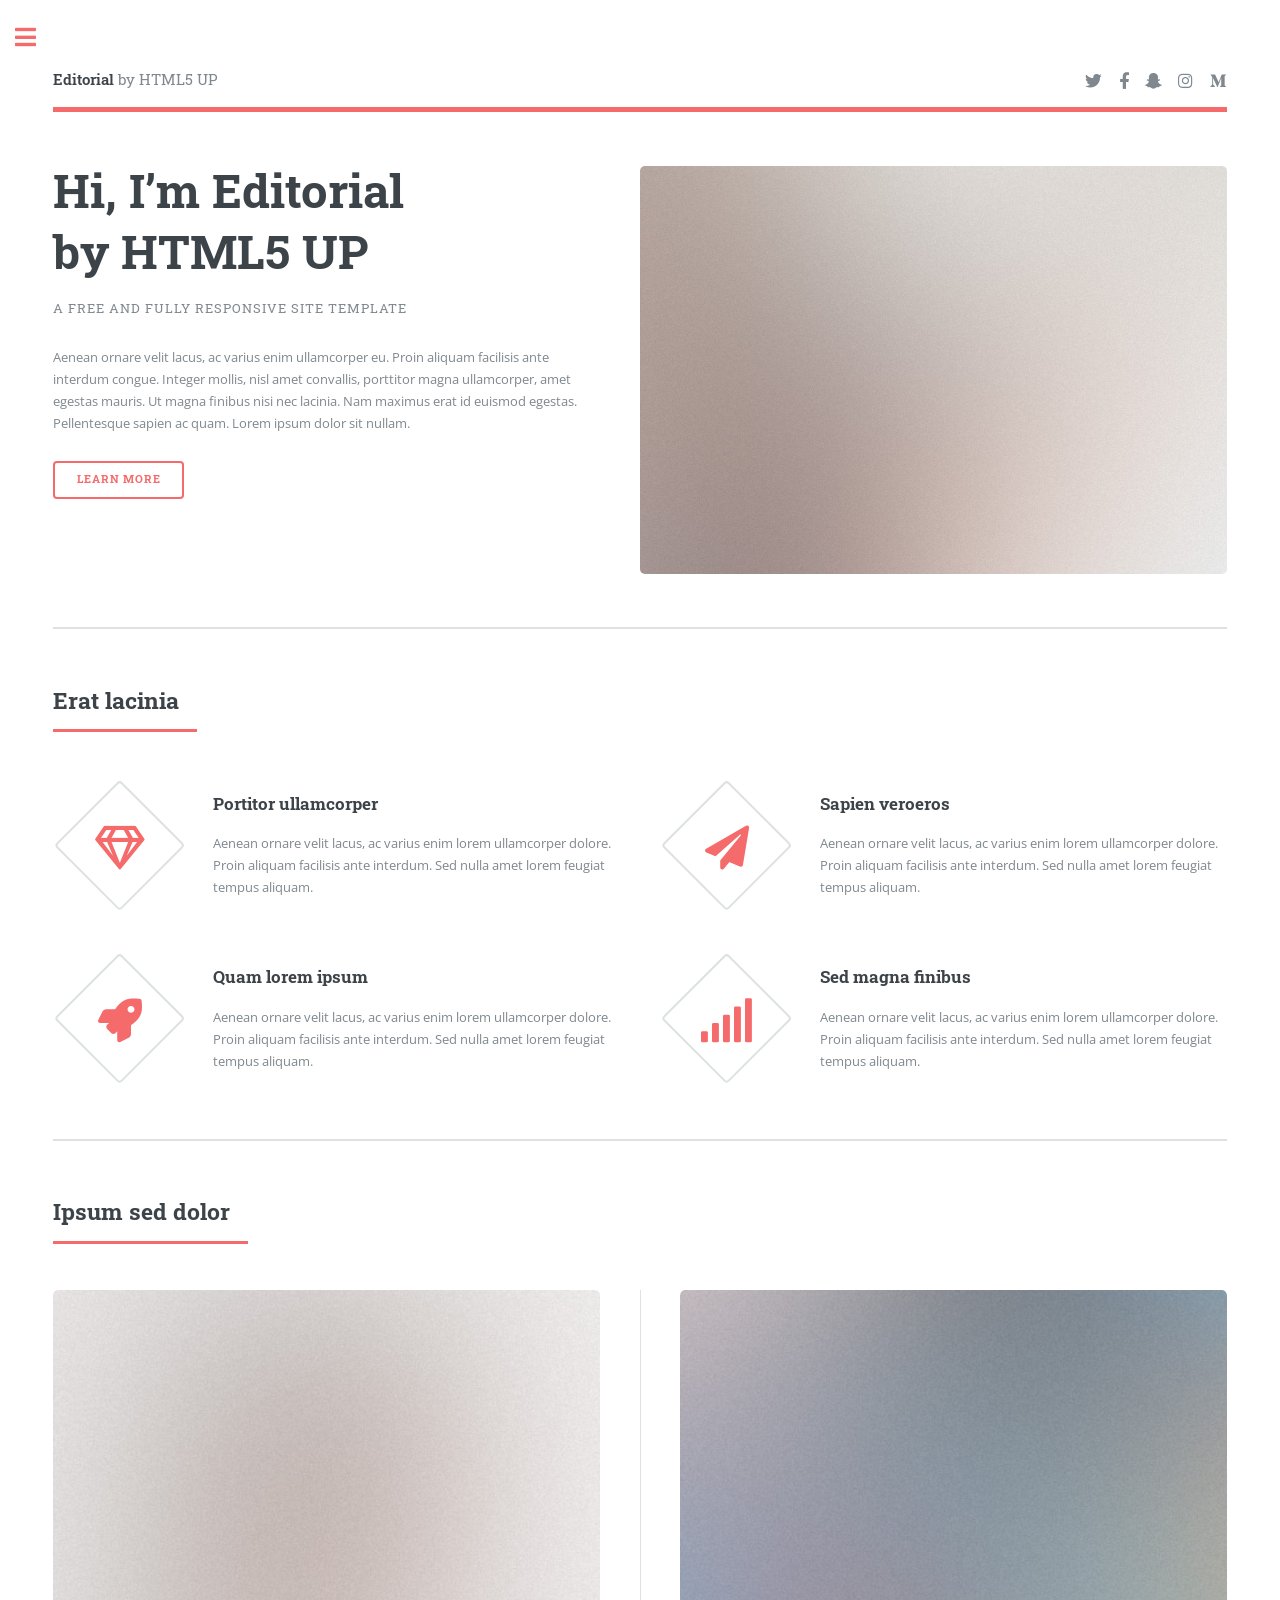
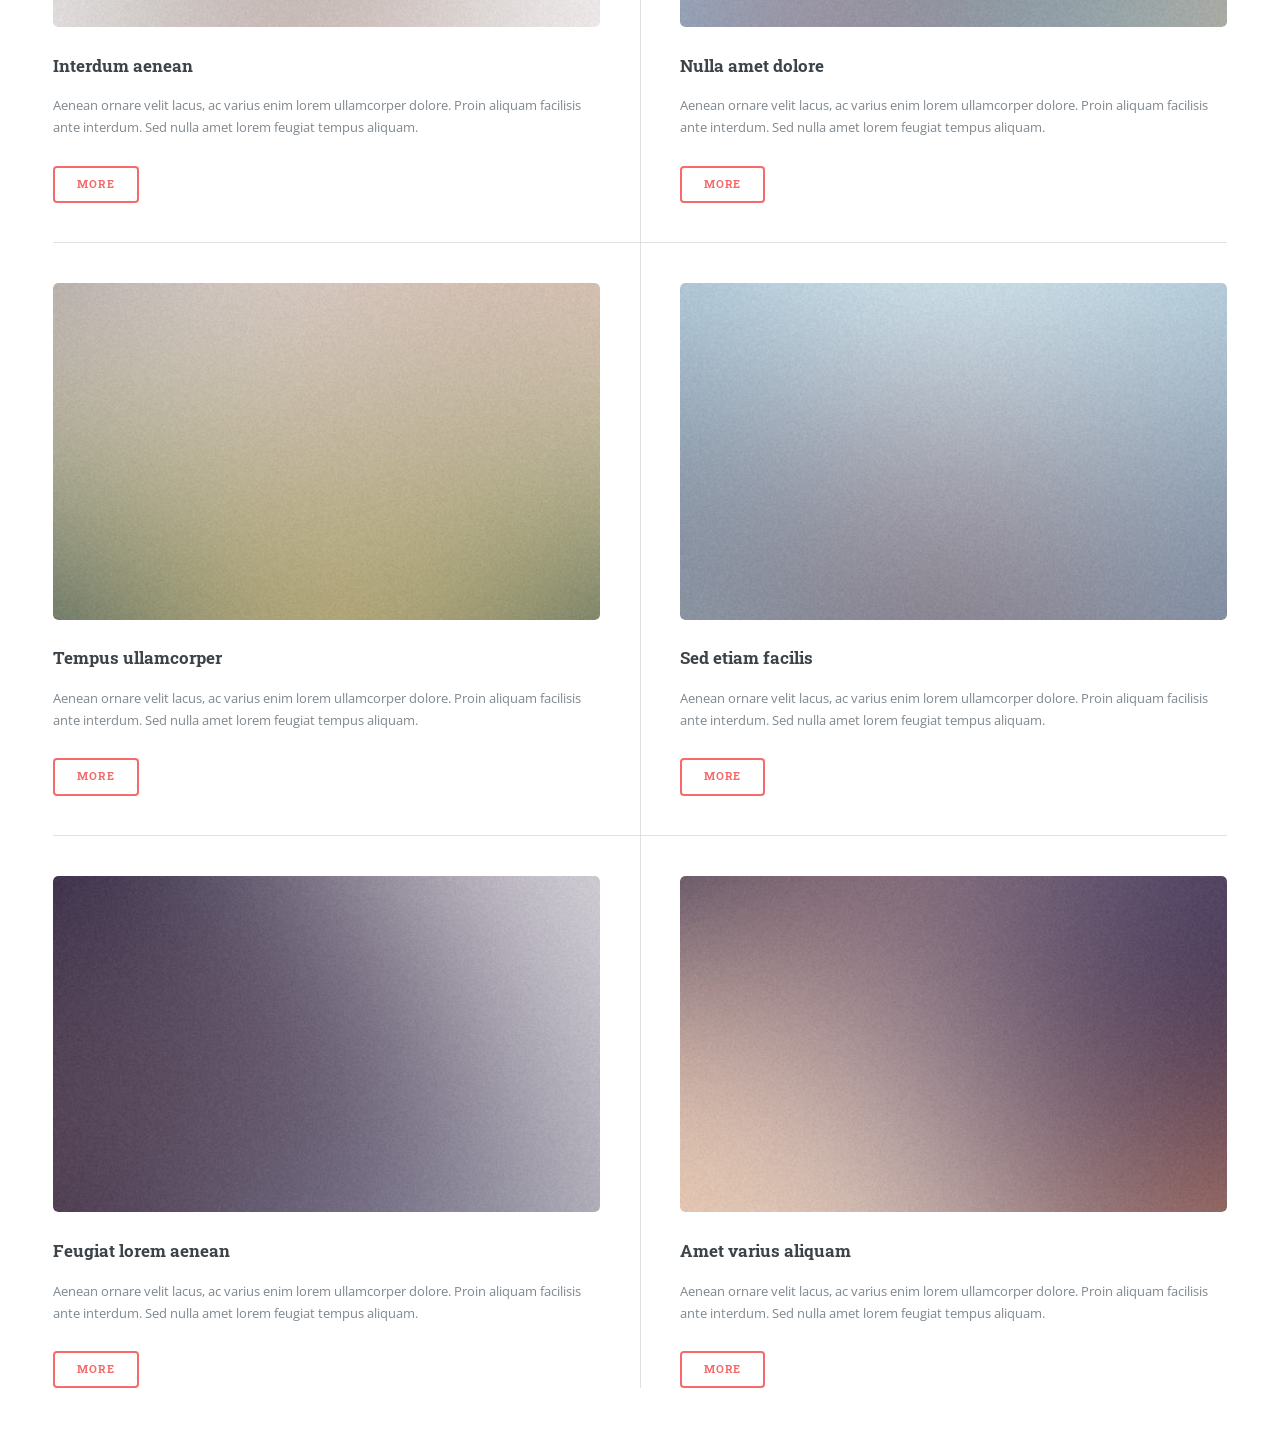
==== commit b7786582: "Initial commit: pre-config" ====
--- a/index.html
+++ b/index.html
@@ -1,380 +1,252 @@
-<!DOCTYPE html>
-<html lang="en">
-<head>
-    <meta charset="UTF-8">
-    <meta name="viewport" content="width=device-width, initial-scale=1.0">
-    <title>AI Audit Solutions - Boosting Your Productivity</title>
-    
-    <link rel="stylesheet" href="templatemo-glossy-touch.css">
-</head>
-<body>
-    <div class="bg-shapes">
-        <div class="shape"></div>
-        <div class="shape"></div>
-        <div class="shape"></div>
-        <div class="shape"></div>
-        <div class="shape"></div>
-        <div class="shape"></div>
-    </div>
-
-    <!-- SINGLE NAVIGATION HEADER -->
-    <header>
-        <div class="container">
-            <nav class="glass">
-                <div class="logo" onclick="showPage('home')">
-                    <div class="logo-icon">
-                        <svg viewBox="0 0 48 48" fill="white" xmlns="http://www.w3.org/2000/svg">
-                            <!-- Simple AI-themed logo: brain/processor with interconnected nodes -->
-                            <path d="M24 4C14.71 4 7 11.71 7 21c0 5.48 2.65 10.42 6.8 13.91L13 44h22l-.8-9.09C38.35 31.42 41 26.48 41 21c0-9.29-7.71-17-17-17zM24 8c7.17 0 13 5.83 13 13 0 3.73-1.57 7.1-4.08 9.53L32 32h-8v-3c0-2.21-1.79-4-4-4s-4 1.79-4 4v3h-8l.08-1.47C10.57 28.1 9 24.73 9 21c0-7.17 5.83-13 13-13z" fill="currentColor"/>
-                            <circle cx="24" cy="21" r="3" fill="white" opacity="0.8"/>
-                            <circle cx="18" cy="15" r="2" fill="white" opacity="0.6"/>
-                            <circle cx="30" cy="15" r="2" fill="white" opacity="0.6"/>
-                            <circle cx="18" cy="27" r="2" fill="white" opacity="0.6"/>
-                            <circle cx="30" cy="27" r="2" fill="white" opacity="0.6"/>
-                        </svg>
-                    </div>
-                    <span>AI Audit Solutions</span>
-                </div>
-                <div class="nav-links">
-                    <a href="#" onclick="showPage('home')" class="active">Home</a>
-                    <a href="#" onclick="showPage('services')">Services</a>
-                    <a href="#" onclick="showPage('pricing')">Pricing</a>
-                    <a href="#" onclick="showPage('contact')">Contact</a>
-                </div>
-            </nav>
-        </div>
-    </header>
-
-    <!-- HOME PAGE -->
-    <div id="home" class="page active">
-        <div class="container">
-            <div class="content-wrapper">
-                <section class="hero glass">
-                    <div class="hero-image">
-                        <img src="images/ai-productivity.jpg" alt="AI assisting in productivity" />
-                    </div>
-                    <div class="hero-content">
-                        <h1>Unlock Your Business's AI Potential</h1>
-                        <p>Our comprehensive AI audit identifies the perfect AI tools to streamline your operations, boost efficiency, and drive innovation across your organization.</p>
-                        <a href="#" class="cta-button" onclick="showPage('services')">Discover Our Services</a>
-                    </div>
-                </section>
-
-                <section class="features">
-                    <div class="feature-card glass">
-                        <div class="feature-icon">🔍</div>
-                        <h3>Deep-Dive Analysis</h3>
-                        <p>We conduct thorough on-site reviews of your current workflows and systems to identify areas ripe for AI integration.</p>
-                    </div>
-                    
-                    <div class="feature-card glass">
-                        <div class="feature-icon">📊</div>
-                        <h3>Tailored AI Recommendations</h3>
-                        <p>Receive a customized report outlining specific AI tools and strategies best suited to your unique business needs and goals.</p>
-                    </div>
-                    
-                    <div class="feature-card glass">
-                        <div class="feature-icon">🚀</div>
-                        <h3>Boost Productivity</h3>
-                        <p>Implement AI solutions that automate tedious tasks, enhance decision-making, and free up your team for high-value work.</p>
-                    </div>
-
-                    <div class="feature-card glass">
-                        <div class="feature-icon">💡</div>
-                        <h3>Innovation & Growth</h3>
-                        <p>Leverage cutting-edge AI to gain competitive advantage, foster innovation, and open new avenues for business growth.</p>
-                    </div>
-
-                    <div class="feature-card glass">
-                        <div class="feature-icon">🛡️</div>
-                        <h3>Risk Mitigation</h3>
-                        <p>Our audit includes assessing potential risks and ethical considerations related to AI adoption, ensuring responsible implementation.</p>
-                    </div>
-
-                    <div class="feature-card glass">
-                        <div class="feature-icon">📈</div>
-                        <h3>Measurable ROI</h3>
-                        <p>We focus on delivering AI solutions that provide a clear return on investment, improving efficiency and profitability.</p>
-                    </div>
-                </section>
-            </div>
-        </div>
-    </div>
-
-    <!-- PRICING PAGE -->
-    <div id="pricing" class="page">
-        <div class="container">
-            <div class="content-wrapper">
-                <section class="hero glass">
-                    <h1>Transparent Pricing for AI Audit Solutions</h1>
-                    <p>Find the perfect plan to revolutionize your business with AI. Our flexible pricing models are designed to suit businesses of all sizes.</p>
-                </section>
-
-                <section class="pricing-plans">
-                    <div class="price-card glass">
-                        <div class="price-header">
-                            <h2>Starter Audit</h2>
-                            <p class="price-tag">$1,999</p>
-                            <p class="duration">One-time fee</p>
-                        </div>
-                        <ul class="features-list">
-                            <li>Initial Consultation (Virtual)</li>
-                            <li>Basic Workflow Review</li>
-                            <li>Top 3 AI Tool Recommendations</li>
-                            <li>Summary Report</li>
-                            <li>1 Hour Follow-up Session</li>
-                        </ul>
-                        <a href="#" class="cta-button" onclick="showPage('contact')">Get Started</a>
-                    </div>
-
-                    <div class="price-card glass featured">
-                        <div class="price-header">
-                            <h2>Standard Audit</h2>
-                            <p class="price-tag">$4,999</p>
-                            <p class="duration">One-time fee</p>
-                        </div>
-                        <ul class="features-list">
-                            <li>On-site Deep Dive (1 day)</li>
-                            <li>Comprehensive Workflow Analysis</li>
-                            <li>Detailed AI Tool Recommendations (up to 10)</li>
-                            <li>Actionable Implementation Roadmap</li>
-                            <li>2 Hours Follow-up & Q&A</li>
-                            <li>Prioritized Email Support (1 month)</li>
-                        </ul>
-                        <a href="#" class="cta-button" onclick="showPage('contact')">Choose Plan</a>
-                    </div>
-
-                    <div class="price-card glass">
-                        <div class="price-header">
-                            <h2>Enterprise Audit</h2>
-                            <p class="price-tag">Custom Quote</p>
-                            <p class="duration">Tailored for large organizations</p>
-                        </div>
-                        <ul class="features-list">
-                            <li>Extended On-site Audit (Multi-day)</li>
-                            <li>In-depth Departmental Analysis</li>
-                            <li>Unlimited AI Tool & Strategy Recommendations</li>
-                            <li>Custom Integration Planning</li>
-                            <li>Dedicated Project Manager</li>
-                            <li>On-going Support & Training</li>
-                        </ul>
-                        <a href="#" class="cta-button" onclick="showPage('contact')">Contact Us</a>
-                    </div>
-                </section>
-
-                <section class="call-to-action glass" style="margin-top: 40px; text-align: center;">
-                    <h2>Not sure which plan is right for you?</h2>
-                    <p>Contact us today for a free consultation to discuss your specific AI audit needs.</p>
-                    <a href="#" class="cta-button" onclick="showPage('contact')">Request a Free Consultation</a>
-                </section>
-            </div>
-        </div>
-    </div>
-
-    <!-- SERVICES PAGE -->
-    <div id="services" class="page">
-        <div class="container">
-            <div class="content-wrapper">
-                <section class="hero glass">
-                    <h1>Our AI Audit & Optimization Services</h1>
-                    <p>Empowering your business with strategic AI integration for maximum efficiency and growth.</p>
-                </section>
-
-                <section class="services-grid">
-                    <div class="service-card glass">
-                        <div class="service-header">
-                            <div class="service-icon">🔬</div>
-                            <h3>AI Readiness Assessment</h3>
-                        </div>
-                        <p>We assess your current infrastructure, data maturity, and organizational culture to determine your readiness for AI adoption.</p>
-                        <ul class="service-features">
-                            <li>Infrastructure Review</li>
-                            <li>Data Governance Audit</li>
-                            <li>Organizational Preparedness</li>
-                            <li>Gap Analysis</li>
-                        </ul>
-                    </div>
-
-                    <div class="service-card glass">
-                        <div class="service-header">
-                            <div class="service-icon">🛠️</div>
-                            <h3>AI Tool Identification & Selection</h3>
-                        </div>
-                        <p>Our experts identify and recommend the most suitable AI tools and platforms that align with your business objectives and budget.</p>
-                        <ul class="service-features">
-                            <li>Market Research & Benchmarking</li>
-                            <li>Vendor Evaluation</li>
-                            <li>ROI Projection</li>
-                            <li>Custom Fit Analysis</li>
-                        </ul>
-                    </div>
-
-                    <div class="service-card glass">
-                        <div class="service-header">
-                            <div class="service-icon">⚙️</div>
-                            <h3>Workflow Automation with AI</h3>
-                        </div>
-                        <p>We pinpoint repetitive tasks and processes that can be automated using AI, leading to significant time and cost savings.</p>
-                        <ul class="service-features">
-                            <li>Process Mapping</li>
-                            <li>Automation Opportunity Identification</li>
-                            <li>Implementation Strategy</li>
-                            <li>Post-automation Optimization</li>
-                        </ul>
-                    </div>
-
-                    <div class="service-card glass">
-                        <div class="service-header">
-                            <div class="service-icon">📈</div>
-                            <h3>AI-driven Productivity Enhancement</h3>
-                        </div>
-                        <p>Beyond automation, we help integrate AI to enhance human capabilities, improving decision-making and overall team productivity.</p>
-                        <ul class="service-features">
-                            <li>Smart Assistant Integration</li>
-                            <li>Data-Driven Insights Enablement</li>
-                            <li>Predictive Analytics Consulting</li>
-                            <li>Personalized AI Workflows</li>
-                        </ul>
-                    </div>
-
-                    <div class="service-card glass">
-                        <div class="service-header">
-                            <div class="service-icon">🌐</div>
-                            <h3>Ethical AI & Compliance Audit</h3>
-                        </div>
-                        <p>Ensure your AI implementations are ethical, fair, and compliant with relevant regulations and industry standards.</p>
-                        <ul class="service-features">
-                            <li>Bias Detection & Mitigation</li>
-                            <li>Data Privacy Compliance (GDPR, CCPA)</li>
-                            <li>Transparency & Explainability</li>
-                            <li>Regulatory Adherence</li>
-                        </ul>
-                    </div>
-
-                    <div class="service-card glass">
-                        <div class="service-header">
-                            <div class="service-icon">⚙️</div>
-                            <h3>AI Performance & ROI Monitoring</h3>
-                        </div>
-                        <p>We establish metrics and monitoring systems to track the performance of your AI tools and measure their return on investment.</p>
-                        <ul class="service-features">
-                            <li>Performance Dashboard Setup</li>
-                            <li>Ongoing Optimization Recommendations</li>
-                            <li>Impact Reporting</li>
-                            <li>Continuous Improvement Plans</li>
-                        </ul>
-                    </div>
-                </section>
-            </div>
-        </div>
-    </div>
-
-    <!-- CONTACT PAGE -->
-    <div id="contact" class="page">
-        <div class="container">
-            <div class="content-wrapper">
-                <section class="contact-grid">
-                    <div class="contact-form glass">
-                        <h2>Get In Touch</h2>
-                        <form>
-                            <div class="form-group">
-                                <label for="name">Full Name</label>
-                                <input type="text" id="name" name="name" placeholder="Enter your full name" required>
-                            </div>
-                            <div class="form-group">
-                                <label for="email">Email Address</label>
-                                <input type="email" id="email" name="email" placeholder="Enter your email" required>
-                            </div>
-                            <div class="form-group">
-                                <label for="subject">Subject</label>
-                                <input type="text" id="subject" name="subject" placeholder="What's this about?">
-                            </div>
-                            <div class="form-group">
-                                <label for="message">Message</label>
-                                <textarea id="message" name="message" placeholder="Tell us about your AI audit needs..." required></textarea>
-                            </div>
-                            <button type="submit" class="cta-button">Send Message</button>
-                        </form>
-                    </div>
-
-                    <div class="contact-info glass">
-                        <h2>Contact Information</h2>
-                        
-                        <div class="contact-item">
-                            <div class="contact-item-icon">📧</div>
-                            <div class="contact-item-text">
-                                <h4>Email</h4>
-                                <p>contact@aiauditsolutions.com</p>
-                            </div>
-                        </div>
-
-                        <div class="contact-item">
-                            <div class="contact-item-icon">📞</div>
-                            <div class="contact-item-text">
-                                <h4>Phone</h4>
-                                <p>+1 (800) 555-1234</p>
-                            </div>
-                        </div>
-
-                        <div class="contact-item">
-                            <div class="contact-item-icon">📍</div>
-                            <div class="contact-item-text">
-                                <h4>Address</h4>
-                                <p>456 Innovation Drive<br>Tech Hub, CA 90210</p>
-                            </div>
-                        </div>
-
-                        <div class="contact-item">
-                            <div class="contact-item-icon">🕒</div>
-                            <div class="contact-item-text">
-                                <h4>Business Hours</h4>
-                                <p>Mon-Fri: 9 AM - 5 PM (PST)<br>Sat-Sun: Closed</p>
-                            </div>
-                        </div>
-                    </div>
-                </section>
-
-                <section class="contact-map-section">
-                    <div class="contact-map glass">
-                        <h2>Find Us</h2>
-                        <div class="map-container">
-                            <div class="map-placeholder">
-                                <div class="map-placeholder-icon">🗺️</div>
-                                <p><strong>Interactive Map Area</strong></p>
-                                <p>456 Innovation Drive</p>
-                                <p>Tech Hub, CA 90210</p>
-                                <p style="margin-top: 15px; font-size: 12px; opacity: 0.7;">
-                                    Map integration can be added with<br>
-                                    Google Maps, OpenStreetMap, or Mapbox
-                                </p>
-                            </div>
-                        </div>
-                    </div>
-                </section>
-            </div>
-        </div>
-    </div>
-
-    <!-- SINGLE FOOTER -->
-    <div id="footer">
-        <div class="container">
-            <footer class="glass">
-                <div class="footer-content">
-                    <div class="footer-links">
-                        <a href="#" onclick="showPage('home')">Home</a>
-                        <a href="#" onclick="showPage('services')">Services</a>
-                        <a href="#" onclick="showPage('pricing')">Pricing</a>
-                        <a href="#">Privacy Policy</a>
-                        <a href="#">Terms of Service</a>
-                        <a href="#" onclick="showPage('contact')">Contact</a>
-                    </div>
-                    <div class="copyright">
-                        &copy; 2025 AI Audit Solutions. All rights reserved.
-                    </div>
-                </div>
-            </footer>
-        </div>
-    </div>
-<script src="templatemo-glossy-touch.js"></script>
-</body>
+<!DOCTYPE HTML>
+<!--
+	Editorial by HTML5 UP
+	html5up.net | @ajlkn
+	Free for personal and commercial use under the CCA 3.0 license (html5up.net/license)
+-->
+<html>
+	<head>
+		<title>Editorial by HTML5 UP</title>
+		<meta charset="utf-8" />
+		<meta name="viewport" content="width=device-width, initial-scale=1, user-scalable=no" />
+		<link rel="stylesheet" href="assets/css/main.css" />
+	</head>
+	<body class="is-preload">
+
+		<!-- Wrapper -->
+			<div id="wrapper">
+
+				<!-- Main -->
+					<div id="main">
+						<div class="inner">
+
+							<!-- Header -->
+								<header id="header">
+									<a href="index.html" class="logo"><strong>Editorial</strong> by HTML5 UP</a>
+									<ul class="icons">
+										<li><a href="#" class="icon brands fa-twitter"><span class="label">Twitter</span></a></li>
+										<li><a href="#" class="icon brands fa-facebook-f"><span class="label">Facebook</span></a></li>
+										<li><a href="#" class="icon brands fa-snapchat-ghost"><span class="label">Snapchat</span></a></li>
+										<li><a href="#" class="icon brands fa-instagram"><span class="label">Instagram</span></a></li>
+										<li><a href="#" class="icon brands fa-medium-m"><span class="label">Medium</span></a></li>
+									</ul>
+								</header>
+
+							<!-- Banner -->
+								<section id="banner">
+									<div class="content">
+										<header>
+											<h1>Hi, I’m Editorial<br />
+											by HTML5 UP</h1>
+											<p>A free and fully responsive site template</p>
+										</header>
+										<p>Aenean ornare velit lacus, ac varius enim ullamcorper eu. Proin aliquam facilisis ante interdum congue. Integer mollis, nisl amet convallis, porttitor magna ullamcorper, amet egestas mauris. Ut magna finibus nisi nec lacinia. Nam maximus erat id euismod egestas. Pellentesque sapien ac quam. Lorem ipsum dolor sit nullam.</p>
+										<ul class="actions">
+											<li><a href="#" class="button big">Learn More</a></li>
+										</ul>
+									</div>
+									<span class="image object">
+										<img src="images/pic10.jpg" alt="" />
+									</span>
+								</section>
+
+							<!-- Section -->
+								<section>
+									<header class="major">
+										<h2>Erat lacinia</h2>
+									</header>
+									<div class="features">
+										<article>
+											<span class="icon fa-gem"></span>
+											<div class="content">
+												<h3>Portitor ullamcorper</h3>
+												<p>Aenean ornare velit lacus, ac varius enim lorem ullamcorper dolore. Proin aliquam facilisis ante interdum. Sed nulla amet lorem feugiat tempus aliquam.</p>
+											</div>
+										</article>
+										<article>
+											<span class="icon solid fa-paper-plane"></span>
+											<div class="content">
+												<h3>Sapien veroeros</h3>
+												<p>Aenean ornare velit lacus, ac varius enim lorem ullamcorper dolore. Proin aliquam facilisis ante interdum. Sed nulla amet lorem feugiat tempus aliquam.</p>
+											</div>
+										</article>
+										<article>
+											<span class="icon solid fa-rocket"></span>
+											<div class="content">
+												<h3>Quam lorem ipsum</h3>
+												<p>Aenean ornare velit lacus, ac varius enim lorem ullamcorper dolore. Proin aliquam facilisis ante interdum. Sed nulla amet lorem feugiat tempus aliquam.</p>
+											</div>
+										</article>
+										<article>
+											<span class="icon solid fa-signal"></span>
+											<div class="content">
+												<h3>Sed magna finibus</h3>
+												<p>Aenean ornare velit lacus, ac varius enim lorem ullamcorper dolore. Proin aliquam facilisis ante interdum. Sed nulla amet lorem feugiat tempus aliquam.</p>
+											</div>
+										</article>
+									</div>
+								</section>
+
+							<!-- Section -->
+								<section>
+									<header class="major">
+										<h2>Ipsum sed dolor</h2>
+									</header>
+									<div class="posts">
+										<article>
+											<a href="#" class="image"><img src="images/pic01.jpg" alt="" /></a>
+											<h3>Interdum aenean</h3>
+											<p>Aenean ornare velit lacus, ac varius enim lorem ullamcorper dolore. Proin aliquam facilisis ante interdum. Sed nulla amet lorem feugiat tempus aliquam.</p>
+											<ul class="actions">
+												<li><a href="#" class="button">More</a></li>
+											</ul>
+										</article>
+										<article>
+											<a href="#" class="image"><img src="images/pic02.jpg" alt="" /></a>
+											<h3>Nulla amet dolore</h3>
+											<p>Aenean ornare velit lacus, ac varius enim lorem ullamcorper dolore. Proin aliquam facilisis ante interdum. Sed nulla amet lorem feugiat tempus aliquam.</p>
+											<ul class="actions">
+												<li><a href="#" class="button">More</a></li>
+											</ul>
+										</article>
+										<article>
+											<a href="#" class="image"><img src="images/pic03.jpg" alt="" /></a>
+											<h3>Tempus ullamcorper</h3>
+											<p>Aenean ornare velit lacus, ac varius enim lorem ullamcorper dolore. Proin aliquam facilisis ante interdum. Sed nulla amet lorem feugiat tempus aliquam.</p>
+											<ul class="actions">
+												<li><a href="#" class="button">More</a></li>
+											</ul>
+										</article>
+										<article>
+											<a href="#" class="image"><img src="images/pic04.jpg" alt="" /></a>
+											<h3>Sed etiam facilis</h3>
+											<p>Aenean ornare velit lacus, ac varius enim lorem ullamcorper dolore. Proin aliquam facilisis ante interdum. Sed nulla amet lorem feugiat tempus aliquam.</p>
+											<ul class="actions">
+												<li><a href="#" class="button">More</a></li>
+											</ul>
+										</article>
+										<article>
+											<a href="#" class="image"><img src="images/pic05.jpg" alt="" /></a>
+											<h3>Feugiat lorem aenean</h3>
+											<p>Aenean ornare velit lacus, ac varius enim lorem ullamcorper dolore. Proin aliquam facilisis ante interdum. Sed nulla amet lorem feugiat tempus aliquam.</p>
+											<ul class="actions">
+												<li><a href="#" class="button">More</a></li>
+											</ul>
+										</article>
+										<article>
+											<a href="#" class="image"><img src="images/pic06.jpg" alt="" /></a>
+											<h3>Amet varius aliquam</h3>
+											<p>Aenean ornare velit lacus, ac varius enim lorem ullamcorper dolore. Proin aliquam facilisis ante interdum. Sed nulla amet lorem feugiat tempus aliquam.</p>
+											<ul class="actions">
+												<li><a href="#" class="button">More</a></li>
+											</ul>
+										</article>
+									</div>
+								</section>
+
+						</div>
+					</div>
+
+				<!-- Sidebar -->
+					<div id="sidebar">
+						<div class="inner">
+
+							<!-- Search -->
+								<section id="search" class="alt">
+									<form method="post" action="#">
+										<input type="text" name="query" id="query" placeholder="Search" />
+									</form>
+								</section>
+
+							<!-- Menu -->
+								<nav id="menu">
+									<header class="major">
+										<h2>Menu</h2>
+									</header>
+									<ul>
+										<li><a href="index.html">Homepage</a></li>
+										<li><a href="generic.html">Generic</a></li>
+										<li><a href="elements.html">Elements</a></li>
+										<li>
+											<span class="opener">Submenu</span>
+											<ul>
+												<li><a href="#">Lorem Dolor</a></li>
+												<li><a href="#">Ipsum Adipiscing</a></li>
+												<li><a href="#">Tempus Magna</a></li>
+												<li><a href="#">Feugiat Veroeros</a></li>
+											</ul>
+										</li>
+										<li><a href="#">Etiam Dolore</a></li>
+										<li><a href="#">Adipiscing</a></li>
+										<li>
+											<span class="opener">Another Submenu</span>
+											<ul>
+												<li><a href="#">Lorem Dolor</a></li>
+												<li><a href="#">Ipsum Adipiscing</a></li>
+												<li><a href="#">Tempus Magna</a></li>
+												<li><a href="#">Feugiat Veroeros</a></li>
+											</ul>
+										</li>
+										<li><a href="#">Maximus Erat</a></li>
+										<li><a href="#">Sapien Mauris</a></li>
+										<li><a href="#">Amet Lacinia</a></li>
+									</ul>
+								</nav>
+
+							<!-- Section -->
+								<section>
+									<header class="major">
+										<h2>Ante interdum</h2>
+									</header>
+									<div class="mini-posts">
+										<article>
+											<a href="#" class="image"><img src="images/pic07.jpg" alt="" /></a>
+											<p>Aenean ornare velit lacus, ac varius enim lorem ullamcorper dolore aliquam.</p>
+										</article>
+										<article>
+											<a href="#" class="image"><img src="images/pic08.jpg" alt="" /></a>
+											<p>Aenean ornare velit lacus, ac varius enim lorem ullamcorper dolore aliquam.</p>
+										</article>
+										<article>
+											<a href="#" class="image"><img src="images/pic09.jpg" alt="" /></a>
+											<p>Aenean ornare velit lacus, ac varius enim lorem ullamcorper dolore aliquam.</p>
+										</article>
+									</div>
+									<ul class="actions">
+										<li><a href="#" class="button">More</a></li>
+									</ul>
+								</section>
+
+							<!-- Section -->
+								<section>
+									<header class="major">
+										<h2>Get in touch</h2>
+									</header>
+									<p>Sed varius enim lorem ullamcorper dolore aliquam aenean ornare velit lacus, ac varius enim lorem ullamcorper dolore. Proin sed aliquam facilisis ante interdum. Sed nulla amet lorem feugiat tempus aliquam.</p>
+									<ul class="contact">
+										<li class="icon solid fa-envelope"><a href="#">information@untitled.tld</a></li>
+										<li class="icon solid fa-phone">(000) 000-0000</li>
+										<li class="icon solid fa-home">1234 Somewhere Road #8254<br />
+										Nashville, TN 00000-0000</li>
+									</ul>
+								</section>
+
+							<!-- Footer -->
+								<footer id="footer">
+									<p class="copyright">&copy; Untitled. All rights reserved. Demo Images: <a href="https://unsplash.com">Unsplash</a>. Design: <a href="https://html5up.net">HTML5 UP</a>.</p>
+								</footer>
+
+						</div>
+					</div>
+
+			</div>
+
+		<!-- Scripts -->
+			<script src="assets/js/jquery.min.js"></script>
+			<script src="assets/js/browser.min.js"></script>
+			<script src="assets/js/breakpoints.min.js"></script>
+			<script src="assets/js/util.js"></script>
+			<script src="assets/js/main.js"></script>
+
+	</body>
 </html>
--- a/assets/css/main.css
+++ b/assets/css/main.css
@@ -0,0 +1,2273 @@
+@import url(fontawesome-all.min.css);
+@import url("https://fonts.googleapis.com/css?family=Open+Sans:400,600,400italic,600italic|Roboto+Slab:400,700");
+/*
+	Editorial by HTML5 UP
+	html5up.net | @ajlkn
+	Free for personal and commercial use under the CCA 3.0 license (html5up.net/license)
+*/
+html, body, div, span, applet, object,
+iframe, h1, h2, h3, h4, h5, h6, p, blockquote,
+pre, a, abbr, acronym, address, big, cite,
+code, del, dfn, em, img, ins, kbd, q, s, samp,
+small, strike, strong, sub, sup, tt, var, b,
+u, i, center, dl, dt, dd, ol, ul, li, fieldset,
+form, label, legend, table, caption, tbody,
+tfoot, thead, tr, th, td, article, aside,
+canvas, details, embed, figure, figcaption,
+footer, header, hgroup, menu, nav, output, ruby,
+section, summary, time, mark, audio, video {
+  margin: 0;
+  padding: 0;
+  border: 0;
+  font-size: 100%;
+  font: inherit;
+  vertical-align: baseline; }
+
+article, aside, details, figcaption, figure,
+footer, header, hgroup, menu, nav, section {
+  display: block; }
+
+body {
+  line-height: 1; }
+
+ol, ul {
+  list-style: none; }
+
+blockquote, q {
+  quotes: none; }
+  blockquote:before, blockquote:after, q:before, q:after {
+    content: '';
+    content: none; }
+
+table {
+  border-collapse: collapse;
+  border-spacing: 0; }
+
+body {
+  -webkit-text-size-adjust: none; }
+
+mark {
+  background-color: transparent;
+  color: inherit; }
+
+input::-moz-focus-inner {
+  border: 0;
+  padding: 0; }
+
+input, select, textarea {
+  -moz-appearance: none;
+  -webkit-appearance: none;
+  -ms-appearance: none;
+  appearance: none; }
+
+/* Basic */
+@-ms-viewport {
+  width: device-width; }
+
+body {
+  -ms-overflow-style: scrollbar; }
+
+@media screen and (max-width: 480px) {
+  html, body {
+    min-width: 320px; } }
+
+html {
+  box-sizing: border-box; }
+
+*, *:before, *:after {
+  box-sizing: inherit; }
+
+body {
+  background: #ffffff; }
+  body.is-preload *, body.is-preload *:before, body.is-preload *:after, body.is-resizing *, body.is-resizing *:before, body.is-resizing *:after {
+    -moz-animation: none !important;
+    -webkit-animation: none !important;
+    -ms-animation: none !important;
+    animation: none !important;
+    -moz-transition: none !important;
+    -webkit-transition: none !important;
+    -ms-transition: none !important;
+    transition: none !important; }
+
+/* Type */
+body, input, select, textarea {
+  color: #7f888f;
+  font-family: "Open Sans", sans-serif;
+  font-size: 13pt;
+  font-weight: 400;
+  line-height: 1.65; }
+  @media screen and (max-width: 1680px) {
+    body, input, select, textarea {
+      font-size: 11pt; } }
+  @media screen and (max-width: 1280px) {
+    body, input, select, textarea {
+      font-size: 10pt; } }
+  @media screen and (max-width: 360px) {
+    body, input, select, textarea {
+      font-size: 9pt; } }
+
+a {
+  -moz-transition: color 0.2s ease-in-out, border-bottom-color 0.2s ease-in-out;
+  -webkit-transition: color 0.2s ease-in-out, border-bottom-color 0.2s ease-in-out;
+  -ms-transition: color 0.2s ease-in-out, border-bottom-color 0.2s ease-in-out;
+  transition: color 0.2s ease-in-out, border-bottom-color 0.2s ease-in-out;
+  border-bottom: dotted 1px;
+  color: #f56a6a;
+  text-decoration: none; }
+  a:hover {
+    border-bottom-color: #f56a6a;
+    color: #f56a6a !important; }
+    a:hover strong {
+      color: inherit; }
+
+strong, b {
+  color: #3d4449;
+  font-weight: 600; }
+
+em, i {
+  font-style: italic; }
+
+p {
+  margin: 0 0 2em 0; }
+
+h1, h2, h3, h4, h5, h6 {
+  color: #3d4449;
+  font-family: "Roboto Slab", serif;
+  font-weight: 700;
+  line-height: 1.5;
+  margin: 0 0 1em 0; }
+  h1 a, h2 a, h3 a, h4 a, h5 a, h6 a {
+    color: inherit;
+    text-decoration: none;
+    border-bottom: 0; }
+
+h1 {
+  font-size: 4em;
+  margin: 0 0 0.5em 0;
+  line-height: 1.3; }
+
+h2 {
+  font-size: 1.75em; }
+
+h3 {
+  font-size: 1.25em; }
+
+h4 {
+  font-size: 1.1em; }
+
+h5 {
+  font-size: 0.9em; }
+
+h6 {
+  font-size: 0.7em; }
+
+@media screen and (max-width: 1680px) {
+  h1 {
+    font-size: 3.5em; } }
+
+@media screen and (max-width: 980px) {
+  h1 {
+    font-size: 3.25em; } }
+
+@media screen and (max-width: 736px) {
+  h1 {
+    font-size: 2em;
+    line-height: 1.4; }
+  h2 {
+    font-size: 1.5em; } }
+
+sub {
+  font-size: 0.8em;
+  position: relative;
+  top: 0.5em; }
+
+sup {
+  font-size: 0.8em;
+  position: relative;
+  top: -0.5em; }
+
+blockquote {
+  border-left: solid 3px rgba(210, 215, 217, 0.75);
+  font-style: italic;
+  margin: 0 0 2em 0;
+  padding: 0.5em 0 0.5em 2em; }
+
+code {
+  background: rgba(230, 235, 237, 0.25);
+  border-radius: 0.375em;
+  border: solid 1px rgba(210, 215, 217, 0.75);
+  font-family: "Courier New", monospace;
+  font-size: 0.9em;
+  margin: 0 0.25em;
+  padding: 0.25em 0.65em; }
+
+pre {
+  -webkit-overflow-scrolling: touch;
+  font-family: "Courier New", monospace;
+  font-size: 0.9em;
+  margin: 0 0 2em 0; }
+  pre code {
+    display: block;
+    line-height: 1.75;
+    padding: 1em 1.5em;
+    overflow-x: auto; }
+
+hr {
+  border: 0;
+  border-bottom: solid 1px rgba(210, 215, 217, 0.75);
+  margin: 2em 0; }
+  hr.major {
+    margin: 3em 0; }
+
+.align-left {
+  text-align: left; }
+
+.align-center {
+  text-align: center; }
+
+.align-right {
+  text-align: right; }
+
+/* Row */
+.row {
+  display: flex;
+  flex-wrap: wrap;
+  box-sizing: border-box;
+  align-items: stretch; }
+  .row > * {
+    box-sizing: border-box; }
+  .row.gtr-uniform > * > :last-child {
+    margin-bottom: 0; }
+  .row.aln-left {
+    justify-content: flex-start; }
+  .row.aln-center {
+    justify-content: center; }
+  .row.aln-right {
+    justify-content: flex-end; }
+  .row.aln-top {
+    align-items: flex-start; }
+  .row.aln-middle {
+    align-items: center; }
+  .row.aln-bottom {
+    align-items: flex-end; }
+  .row > .imp {
+    order: -1; }
+  .row > .col-1 {
+    width: 8.33333%; }
+  .row > .off-1 {
+    margin-left: 8.33333%; }
+  .row > .col-2 {
+    width: 16.66667%; }
+  .row > .off-2 {
+    margin-left: 16.66667%; }
+  .row > .col-3 {
+    width: 25%; }
+  .row > .off-3 {
+    margin-left: 25%; }
+  .row > .col-4 {
+    width: 33.33333%; }
+  .row > .off-4 {
+    margin-left: 33.33333%; }
+  .row > .col-5 {
+    width: 41.66667%; }
+  .row > .off-5 {
+    margin-left: 41.66667%; }
+  .row > .col-6 {
+    width: 50%; }
+  .row > .off-6 {
+    margin-left: 50%; }
+  .row > .col-7 {
+    width: 58.33333%; }
+  .row > .off-7 {
+    margin-left: 58.33333%; }
+  .row > .col-8 {
+    width: 66.66667%; }
+  .row > .off-8 {
+    margin-left: 66.66667%; }
+  .row > .col-9 {
+    width: 75%; }
+  .row > .off-9 {
+    margin-left: 75%; }
+  .row > .col-10 {
+    width: 83.33333%; }
+  .row > .off-10 {
+    margin-left: 83.33333%; }
+  .row > .col-11 {
+    width: 91.66667%; }
+  .row > .off-11 {
+    margin-left: 91.66667%; }
+  .row > .col-12 {
+    width: 100%; }
+  .row > .off-12 {
+    margin-left: 100%; }
+  .row.gtr-0 {
+    margin-top: 0;
+    margin-left: 0em; }
+    .row.gtr-0 > * {
+      padding: 0 0 0 0em; }
+    .row.gtr-0.gtr-uniform {
+      margin-top: 0em; }
+      .row.gtr-0.gtr-uniform > * {
+        padding-top: 0em; }
+  .row.gtr-25 {
+    margin-top: 0;
+    margin-left: -0.375em; }
+    .row.gtr-25 > * {
+      padding: 0 0 0 0.375em; }
+    .row.gtr-25.gtr-uniform {
+      margin-top: -0.375em; }
+      .row.gtr-25.gtr-uniform > * {
+        padding-top: 0.375em; }
+  .row.gtr-50 {
+    margin-top: 0;
+    margin-left: -0.75em; }
+    .row.gtr-50 > * {
+      padding: 0 0 0 0.75em; }
+    .row.gtr-50.gtr-uniform {
+      margin-top: -0.75em; }
+      .row.gtr-50.gtr-uniform > * {
+        padding-top: 0.75em; }
+  .row {
+    margin-top: 0;
+    margin-left: -1.5em; }
+    .row > * {
+      padding: 0 0 0 1.5em; }
+    .row.gtr-uniform {
+      margin-top: -1.5em; }
+      .row.gtr-uniform > * {
+        padding-top: 1.5em; }
+  .row.gtr-150 {
+    margin-top: 0;
+    margin-left: -2.25em; }
+    .row.gtr-150 > * {
+      padding: 0 0 0 2.25em; }
+    .row.gtr-150.gtr-uniform {
+      margin-top: -2.25em; }
+      .row.gtr-150.gtr-uniform > * {
+        padding-top: 2.25em; }
+  .row.gtr-200 {
+    margin-top: 0;
+    margin-left: -3em; }
+    .row.gtr-200 > * {
+      padding: 0 0 0 3em; }
+    .row.gtr-200.gtr-uniform {
+      margin-top: -3em; }
+      .row.gtr-200.gtr-uniform > * {
+        padding-top: 3em; }
+  @media screen and (max-width: 1680px) {
+    .row {
+      display: flex;
+      flex-wrap: wrap;
+      box-sizing: border-box;
+      align-items: stretch; }
+      .row > * {
+        box-sizing: border-box; }
+      .row.gtr-uniform > * > :last-child {
+        margin-bottom: 0; }
+      .row.aln-left {
+        justify-content: flex-start; }
+      .row.aln-center {
+        justify-content: center; }
+      .row.aln-right {
+        justify-content: flex-end; }
+      .row.aln-top {
+        align-items: flex-start; }
+      .row.aln-middle {
+        align-items: center; }
+      .row.aln-bottom {
+        align-items: flex-end; }
+      .row > .imp-xlarge {
+        order: -1; }
+      .row > .col-1-xlarge {
+        width: 8.33333%; }
+      .row > .off-1-xlarge {
+        margin-left: 8.33333%; }
+      .row > .col-2-xlarge {
+        width: 16.66667%; }
+      .row > .off-2-xlarge {
+        margin-left: 16.66667%; }
+      .row > .col-3-xlarge {
+        width: 25%; }
+      .row > .off-3-xlarge {
+        margin-left: 25%; }
+      .row > .col-4-xlarge {
+        width: 33.33333%; }
+      .row > .off-4-xlarge {
+        margin-left: 33.33333%; }
+      .row > .col-5-xlarge {
+        width: 41.66667%; }
+      .row > .off-5-xlarge {
+        margin-left: 41.66667%; }
+      .row > .col-6-xlarge {
+        width: 50%; }
+      .row > .off-6-xlarge {
+        margin-left: 50%; }
+      .row > .col-7-xlarge {
+        width: 58.33333%; }
+      .row > .off-7-xlarge {
+        margin-left: 58.33333%; }
+      .row > .col-8-xlarge {
+        width: 66.66667%; }
+      .row > .off-8-xlarge {
+        margin-left: 66.66667%; }
+      .row > .col-9-xlarge {
+        width: 75%; }
+      .row > .off-9-xlarge {
+        margin-left: 75%; }
+      .row > .col-10-xlarge {
+        width: 83.33333%; }
+      .row > .off-10-xlarge {
+        margin-left: 83.33333%; }
+      .row > .col-11-xlarge {
+        width: 91.66667%; }
+      .row > .off-11-xlarge {
+        margin-left: 91.66667%; }
+      .row > .col-12-xlarge {
+        width: 100%; }
+      .row > .off-12-xlarge {
+        margin-left: 100%; }
+      .row.gtr-0 {
+        margin-top: 0;
+        margin-left: 0em; }
+        .row.gtr-0 > * {
+          padding: 0 0 0 0em; }
+        .row.gtr-0.gtr-uniform {
+          margin-top: 0em; }
+          .row.gtr-0.gtr-uniform > * {
+            padding-top: 0em; }
+      .row.gtr-25 {
+        margin-top: 0;
+        margin-left: -0.375em; }
+        .row.gtr-25 > * {
+          padding: 0 0 0 0.375em; }
+        .row.gtr-25.gtr-uniform {
+          margin-top: -0.375em; }
+          .row.gtr-25.gtr-uniform > * {
+            padding-top: 0.375em; }
+      .row.gtr-50 {
+        margin-top: 0;
+        margin-left: -0.75em; }
+        .row.gtr-50 > * {
+          padding: 0 0 0 0.75em; }
+        .row.gtr-50.gtr-uniform {
+          margin-top: -0.75em; }
+          .row.gtr-50.gtr-uniform > * {
+            padding-top: 0.75em; }
+      .row {
+        margin-top: 0;
+        margin-left: -1.5em; }
+        .row > * {
+          padding: 0 0 0 1.5em; }
+        .row.gtr-uniform {
+          margin-top: -1.5em; }
+          .row.gtr-uniform > * {
+            padding-top: 1.5em; }
+      .row.gtr-150 {
+        margin-top: 0;
+        margin-left: -2.25em; }
+        .row.gtr-150 > * {
+          padding: 0 0 0 2.25em; }
+        .row.gtr-150.gtr-uniform {
+          margin-top: -2.25em; }
+          .row.gtr-150.gtr-uniform > * {
+            padding-top: 2.25em; }
+      .row.gtr-200 {
+        margin-top: 0;
+        margin-left: -3em; }
+        .row.gtr-200 > * {
+          padding: 0 0 0 3em; }
+        .row.gtr-200.gtr-uniform {
+          margin-top: -3em; }
+          .row.gtr-200.gtr-uniform > * {
+            padding-top: 3em; } }
+  @media screen and (max-width: 1280px) {
+    .row {
+      display: flex;
+      flex-wrap: wrap;
+      box-sizing: border-box;
+      align-items: stretch; }
+      .row > * {
+        box-sizing: border-box; }
+      .row.gtr-uniform > * > :last-child {
+        margin-bottom: 0; }
+      .row.aln-left {
+        justify-content: flex-start; }
+      .row.aln-center {
+        justify-content: center; }
+      .row.aln-right {
+        justify-content: flex-end; }
+      .row.aln-top {
+        align-items: flex-start; }
+      .row.aln-middle {
+        align-items: center; }
+      .row.aln-bottom {
+        align-items: flex-end; }
+      .row > .imp-large {
+        order: -1; }
+      .row > .col-1-large {
+        width: 8.33333%; }
+      .row > .off-1-large {
+        margin-left: 8.33333%; }
+      .row > .col-2-large {
+        width: 16.66667%; }
+      .row > .off-2-large {
+        margin-left: 16.66667%; }
+      .row > .col-3-large {
+        width: 25%; }
+      .row > .off-3-large {
+        margin-left: 25%; }
+      .row > .col-4-large {
+        width: 33.33333%; }
+      .row > .off-4-large {
+        margin-left: 33.33333%; }
+      .row > .col-5-large {
+        width: 41.66667%; }
+      .row > .off-5-large {
+        margin-left: 41.66667%; }
+      .row > .col-6-large {
+        width: 50%; }
+      .row > .off-6-large {
+        margin-left: 50%; }
+      .row > .col-7-large {
+        width: 58.33333%; }
+      .row > .off-7-large {
+        margin-left: 58.33333%; }
+      .row > .col-8-large {
+        width: 66.66667%; }
+      .row > .off-8-large {
+        margin-left: 66.66667%; }
+      .row > .col-9-large {
+        width: 75%; }
+      .row > .off-9-large {
+        margin-left: 75%; }
+      .row > .col-10-large {
+        width: 83.33333%; }
+      .row > .off-10-large {
+        margin-left: 83.33333%; }
+      .row > .col-11-large {
+        width: 91.66667%; }
+      .row > .off-11-large {
+        margin-left: 91.66667%; }
+      .row > .col-12-large {
+        width: 100%; }
+      .row > .off-12-large {
+        margin-left: 100%; }
+      .row.gtr-0 {
+        margin-top: 0;
+        margin-left: 0em; }
+        .row.gtr-0 > * {
+          padding: 0 0 0 0em; }
+        .row.gtr-0.gtr-uniform {
+          margin-top: 0em; }
+          .row.gtr-0.gtr-uniform > * {
+            padding-top: 0em; }
+      .row.gtr-25 {
+        margin-top: 0;
+        margin-left: -0.375em; }
+        .row.gtr-25 > * {
+          padding: 0 0 0 0.375em; }
+        .row.gtr-25.gtr-uniform {
+          margin-top: -0.375em; }
+          .row.gtr-25.gtr-uniform > * {
+            padding-top: 0.375em; }
+      .row.gtr-50 {
+        margin-top: 0;
+        margin-left: -0.75em; }
+        .row.gtr-50 > * {
+          padding: 0 0 0 0.75em; }
+        .row.gtr-50.gtr-uniform {
+          margin-top: -0.75em; }
+          .row.gtr-50.gtr-uniform > * {
+            padding-top: 0.75em; }
+      .row {
+        margin-top: 0;
+        margin-left: -1.5em; }
+        .row > * {
+          padding: 0 0 0 1.5em; }
+        .row.gtr-uniform {
+          margin-top: -1.5em; }
+          .row.gtr-uniform > * {
+            padding-top: 1.5em; }
+      .row.gtr-150 {
+        margin-top: 0;
+        margin-left: -2.25em; }
+        .row.gtr-150 > * {
+          padding: 0 0 0 2.25em; }
+        .row.gtr-150.gtr-uniform {
+          margin-top: -2.25em; }
+          .row.gtr-150.gtr-uniform > * {
+            padding-top: 2.25em; }
+      .row.gtr-200 {
+        margin-top: 0;
+        margin-left: -3em; }
+        .row.gtr-200 > * {
+          padding: 0 0 0 3em; }
+        .row.gtr-200.gtr-uniform {
+          margin-top: -3em; }
+          .row.gtr-200.gtr-uniform > * {
+            padding-top: 3em; } }
+  @media screen and (max-width: 980px) {
+    .row {
+      display: flex;
+      flex-wrap: wrap;
+      box-sizing: border-box;
+      align-items: stretch; }
+      .row > * {
+        box-sizing: border-box; }
+      .row.gtr-uniform > * > :last-child {
+        margin-bottom: 0; }
+      .row.aln-left {
+        justify-content: flex-start; }
+      .row.aln-center {
+        justify-content: center; }
+      .row.aln-right {
+        justify-content: flex-end; }
+      .row.aln-top {
+        align-items: flex-start; }
+      .row.aln-middle {
+        align-items: center; }
+      .row.aln-bottom {
+        align-items: flex-end; }
+      .row > .imp-medium {
+        order: -1; }
+      .row > .col-1-medium {
+        width: 8.33333%; }
+      .row > .off-1-medium {
+        margin-left: 8.33333%; }
+      .row > .col-2-medium {
+        width: 16.66667%; }
+      .row > .off-2-medium {
+        margin-left: 16.66667%; }
+      .row > .col-3-medium {
+        width: 25%; }
+      .row > .off-3-medium {
+        margin-left: 25%; }
+      .row > .col-4-medium {
+        width: 33.33333%; }
+      .row > .off-4-medium {
+        margin-left: 33.33333%; }
+      .row > .col-5-medium {
+        width: 41.66667%; }
+      .row > .off-5-medium {
+        margin-left: 41.66667%; }
+      .row > .col-6-medium {
+        width: 50%; }
+      .row > .off-6-medium {
+        margin-left: 50%; }
+      .row > .col-7-medium {
+        width: 58.33333%; }
+      .row > .off-7-medium {
+        margin-left: 58.33333%; }
+      .row > .col-8-medium {
+        width: 66.66667%; }
+      .row > .off-8-medium {
+        margin-left: 66.66667%; }
+      .row > .col-9-medium {
+        width: 75%; }
+      .row > .off-9-medium {
+        margin-left: 75%; }
+      .row > .col-10-medium {
+        width: 83.33333%; }
+      .row > .off-10-medium {
+        margin-left: 83.33333%; }
+      .row > .col-11-medium {
+        width: 91.66667%; }
+      .row > .off-11-medium {
+        margin-left: 91.66667%; }
+      .row > .col-12-medium {
+        width: 100%; }
+      .row > .off-12-medium {
+        margin-left: 100%; }
+      .row.gtr-0 {
+        margin-top: 0;
+        margin-left: 0em; }
+        .row.gtr-0 > * {
+          padding: 0 0 0 0em; }
+        .row.gtr-0.gtr-uniform {
+          margin-top: 0em; }
+          .row.gtr-0.gtr-uniform > * {
+            padding-top: 0em; }
+      .row.gtr-25 {
+        margin-top: 0;
+        margin-left: -0.375em; }
+        .row.gtr-25 > * {
+          padding: 0 0 0 0.375em; }
+        .row.gtr-25.gtr-uniform {
+          margin-top: -0.375em; }
+          .row.gtr-25.gtr-uniform > * {
+            padding-top: 0.375em; }
+      .row.gtr-50 {
+        margin-top: 0;
+        margin-left: -0.75em; }
+        .row.gtr-50 > * {
+          padding: 0 0 0 0.75em; }
+        .row.gtr-50.gtr-uniform {
+          margin-top: -0.75em; }
+          .row.gtr-50.gtr-uniform > * {
+            padding-top: 0.75em; }
+      .row {
+        margin-top: 0;
+        margin-left: -1.5em; }
+        .row > * {
+          padding: 0 0 0 1.5em; }
+        .row.gtr-uniform {
+          margin-top: -1.5em; }
+          .row.gtr-uniform > * {
+            padding-top: 1.5em; }
+      .row.gtr-150 {
+        margin-top: 0;
+        margin-left: -2.25em; }
+        .row.gtr-150 > * {
+          padding: 0 0 0 2.25em; }
+        .row.gtr-150.gtr-uniform {
+          margin-top: -2.25em; }
+          .row.gtr-150.gtr-uniform > * {
+            padding-top: 2.25em; }
+      .row.gtr-200 {
+        margin-top: 0;
+        margin-left: -3em; }
+        .row.gtr-200 > * {
+          padding: 0 0 0 3em; }
+        .row.gtr-200.gtr-uniform {
+          margin-top: -3em; }
+          .row.gtr-200.gtr-uniform > * {
+            padding-top: 3em; } }
+  @media screen and (max-width: 736px) {
+    .row {
+      display: flex;
+      flex-wrap: wrap;
+      box-sizing: border-box;
+      align-items: stretch; }
+      .row > * {
+        box-sizing: border-box; }
+      .row.gtr-uniform > * > :last-child {
+        margin-bottom: 0; }
+      .row.aln-left {
+        justify-content: flex-start; }
+      .row.aln-center {
+        justify-content: center; }
+      .row.aln-right {
+        justify-content: flex-end; }
+      .row.aln-top {
+        align-items: flex-start; }
+      .row.aln-middle {
+        align-items: center; }
+      .row.aln-bottom {
+        align-items: flex-end; }
+      .row > .imp-small {
+        order: -1; }
+      .row > .col-1-small {
+        width: 8.33333%; }
+      .row > .off-1-small {
+        margin-left: 8.33333%; }
+      .row > .col-2-small {
+        width: 16.66667%; }
+      .row > .off-2-small {
+        margin-left: 16.66667%; }
+      .row > .col-3-small {
+        width: 25%; }
+      .row > .off-3-small {
+        margin-left: 25%; }
+      .row > .col-4-small {
+        width: 33.33333%; }
+      .row > .off-4-small {
+        margin-left: 33.33333%; }
+      .row > .col-5-small {
+        width: 41.66667%; }
+      .row > .off-5-small {
+        margin-left: 41.66667%; }
+      .row > .col-6-small {
+        width: 50%; }
+      .row > .off-6-small {
+        margin-left: 50%; }
+      .row > .col-7-small {
+        width: 58.33333%; }
+      .row > .off-7-small {
+        margin-left: 58.33333%; }
+      .row > .col-8-small {
+        width: 66.66667%; }
+      .row > .off-8-small {
+        margin-left: 66.66667%; }
+      .row > .col-9-small {
+        width: 75%; }
+      .row > .off-9-small {
+        margin-left: 75%; }
+      .row > .col-10-small {
+        width: 83.33333%; }
+      .row > .off-10-small {
+        margin-left: 83.33333%; }
+      .row > .col-11-small {
+        width: 91.66667%; }
+      .row > .off-11-small {
+        margin-left: 91.66667%; }
+      .row > .col-12-small {
+        width: 100%; }
+      .row > .off-12-small {
+        margin-left: 100%; }
+      .row.gtr-0 {
+        margin-top: 0;
+        margin-left: 0em; }
+        .row.gtr-0 > * {
+          padding: 0 0 0 0em; }
+        .row.gtr-0.gtr-uniform {
+          margin-top: 0em; }
+          .row.gtr-0.gtr-uniform > * {
+            padding-top: 0em; }
+      .row.gtr-25 {
+        margin-top: 0;
+        margin-left: -0.375em; }
+        .row.gtr-25 > * {
+          padding: 0 0 0 0.375em; }
+        .row.gtr-25.gtr-uniform {
+          margin-top: -0.375em; }
+          .row.gtr-25.gtr-uniform > * {
+            padding-top: 0.375em; }
+      .row.gtr-50 {
+        margin-top: 0;
+        margin-left: -0.75em; }
+        .row.gtr-50 > * {
+          padding: 0 0 0 0.75em; }
+        .row.gtr-50.gtr-uniform {
+          margin-top: -0.75em; }
+          .row.gtr-50.gtr-uniform > * {
+            padding-top: 0.75em; }
+      .row {
+        margin-top: 0;
+        margin-left: -1.5em; }
+        .row > * {
+          padding: 0 0 0 1.5em; }
+        .row.gtr-uniform {
+          margin-top: -1.5em; }
+          .row.gtr-uniform > * {
+            padding-top: 1.5em; }
+      .row.gtr-150 {
+        margin-top: 0;
+        margin-left: -2.25em; }
+        .row.gtr-150 > * {
+          padding: 0 0 0 2.25em; }
+        .row.gtr-150.gtr-uniform {
+          margin-top: -2.25em; }
+          .row.gtr-150.gtr-uniform > * {
+            padding-top: 2.25em; }
+      .row.gtr-200 {
+        margin-top: 0;
+        margin-left: -3em; }
+        .row.gtr-200 > * {
+          padding: 0 0 0 3em; }
+        .row.gtr-200.gtr-uniform {
+          margin-top: -3em; }
+          .row.gtr-200.gtr-uniform > * {
+            padding-top: 3em; } }
+  @media screen and (max-width: 480px) {
+    .row {
+      display: flex;
+      flex-wrap: wrap;
+      box-sizing: border-box;
+      align-items: stretch; }
+      .row > * {
+        box-sizing: border-box; }
+      .row.gtr-uniform > * > :last-child {
+        margin-bottom: 0; }
+      .row.aln-left {
+        justify-content: flex-start; }
+      .row.aln-center {
+        justify-content: center; }
+      .row.aln-right {
+        justify-content: flex-end; }
+      .row.aln-top {
+        align-items: flex-start; }
+      .row.aln-middle {
+        align-items: center; }
+      .row.aln-bottom {
+        align-items: flex-end; }
+      .row > .imp-xsmall {
+        order: -1; }
+      .row > .col-1-xsmall {
+        width: 8.33333%; }
+      .row > .off-1-xsmall {
+        margin-left: 8.33333%; }
+      .row > .col-2-xsmall {
+        width: 16.66667%; }
+      .row > .off-2-xsmall {
+        margin-left: 16.66667%; }
+      .row > .col-3-xsmall {
+        width: 25%; }
+      .row > .off-3-xsmall {
+        margin-left: 25%; }
+      .row > .col-4-xsmall {
+        width: 33.33333%; }
+      .row > .off-4-xsmall {
+        margin-left: 33.33333%; }
+      .row > .col-5-xsmall {
+        width: 41.66667%; }
+      .row > .off-5-xsmall {
+        margin-left: 41.66667%; }
+      .row > .col-6-xsmall {
+        width: 50%; }
+      .row > .off-6-xsmall {
+        margin-left: 50%; }
+      .row > .col-7-xsmall {
+        width: 58.33333%; }
+      .row > .off-7-xsmall {
+        margin-left: 58.33333%; }
+      .row > .col-8-xsmall {
+        width: 66.66667%; }
+      .row > .off-8-xsmall {
+        margin-left: 66.66667%; }
+      .row > .col-9-xsmall {
+        width: 75%; }
+      .row > .off-9-xsmall {
+        margin-left: 75%; }
+      .row > .col-10-xsmall {
+        width: 83.33333%; }
+      .row > .off-10-xsmall {
+        margin-left: 83.33333%; }
+      .row > .col-11-xsmall {
+        width: 91.66667%; }
+      .row > .off-11-xsmall {
+        margin-left: 91.66667%; }
+      .row > .col-12-xsmall {
+        width: 100%; }
+      .row > .off-12-xsmall {
+        margin-left: 100%; }
+      .row.gtr-0 {
+        margin-top: 0;
+        margin-left: 0em; }
+        .row.gtr-0 > * {
+          padding: 0 0 0 0em; }
+        .row.gtr-0.gtr-uniform {
+          margin-top: 0em; }
+          .row.gtr-0.gtr-uniform > * {
+            padding-top: 0em; }
+      .row.gtr-25 {
+        margin-top: 0;
+        margin-left: -0.375em; }
+        .row.gtr-25 > * {
+          padding: 0 0 0 0.375em; }
+        .row.gtr-25.gtr-uniform {
+          margin-top: -0.375em; }
+          .row.gtr-25.gtr-uniform > * {
+            padding-top: 0.375em; }
+      .row.gtr-50 {
+        margin-top: 0;
+        margin-left: -0.75em; }
+        .row.gtr-50 > * {
+          padding: 0 0 0 0.75em; }
+        .row.gtr-50.gtr-uniform {
+          margin-top: -0.75em; }
+          .row.gtr-50.gtr-uniform > * {
+            padding-top: 0.75em; }
+      .row {
+        margin-top: 0;
+        margin-left: -1.5em; }
+        .row > * {
+          padding: 0 0 0 1.5em; }
+        .row.gtr-uniform {
+          margin-top: -1.5em; }
+          .row.gtr-uniform > * {
+            padding-top: 1.5em; }
+      .row.gtr-150 {
+        margin-top: 0;
+        margin-left: -2.25em; }
+        .row.gtr-150 > * {
+          padding: 0 0 0 2.25em; }
+        .row.gtr-150.gtr-uniform {
+          margin-top: -2.25em; }
+          .row.gtr-150.gtr-uniform > * {
+            padding-top: 2.25em; }
+      .row.gtr-200 {
+        margin-top: 0;
+        margin-left: -3em; }
+        .row.gtr-200 > * {
+          padding: 0 0 0 3em; }
+        .row.gtr-200.gtr-uniform {
+          margin-top: -3em; }
+          .row.gtr-200.gtr-uniform > * {
+            padding-top: 3em; } }
+
+/* Section/Article */
+section.special, article.special {
+  text-align: center; }
+
+header p {
+  font-family: "Roboto Slab", serif;
+  font-size: 1em;
+  font-weight: 400;
+  letter-spacing: 0.075em;
+  margin-top: -0.5em;
+  text-transform: uppercase; }
+
+header.major > :last-child {
+  border-bottom: solid 3px #f56a6a;
+  display: inline-block;
+  margin: 0 0 2em 0;
+  padding: 0 0.75em 0.5em 0; }
+
+header.main > :last-child {
+  margin: 0 0 1em 0; }
+
+/* Form */
+form {
+  margin: 0 0 2em 0; }
+
+label {
+  color: #3d4449;
+  display: block;
+  font-size: 0.9em;
+  font-weight: 600;
+  margin: 0 0 1em 0; }
+
+input[type="text"],
+input[type="password"],
+input[type="email"],
+input[type="tel"],
+input[type="search"],
+input[type="url"],
+select,
+textarea {
+  -moz-appearance: none;
+  -webkit-appearance: none;
+  -ms-appearance: none;
+  appearance: none;
+  background: #ffffff;
+  border-radius: 0.375em;
+  border: none;
+  border: solid 1px rgba(210, 215, 217, 0.75);
+  color: inherit;
+  display: block;
+  outline: 0;
+  padding: 0 1em;
+  text-decoration: none;
+  width: 100%; }
+  input[type="text"]:invalid,
+  input[type="password"]:invalid,
+  input[type="email"]:invalid,
+  input[type="tel"]:invalid,
+  input[type="search"]:invalid,
+  input[type="url"]:invalid,
+  select:invalid,
+  textarea:invalid {
+    box-shadow: none; }
+  input[type="text"]:focus,
+  input[type="password"]:focus,
+  input[type="email"]:focus,
+  input[type="tel"]:focus,
+  input[type="search"]:focus,
+  input[type="url"]:focus,
+  select:focus,
+  textarea:focus {
+    border-color: #f56a6a;
+    box-shadow: 0 0 0 1px #f56a6a; }
+
+select {
+  background-image: url("data:image/svg+xml;charset=utf8,%3Csvg xmlns='http://www.w3.org/2000/svg' width='40' height='40' preserveAspectRatio='none' viewBox='0 0 40 40'%3E%3Cpath d='M9.4,12.3l10.4,10.4l10.4-10.4c0.2-0.2,0.5-0.4,0.9-0.4c0.3,0,0.6,0.1,0.9,0.4l3.3,3.3c0.2,0.2,0.4,0.5,0.4,0.9 c0,0.4-0.1,0.6-0.4,0.9L20.7,31.9c-0.2,0.2-0.5,0.4-0.9,0.4c-0.3,0-0.6-0.1-0.9-0.4L4.3,17.3c-0.2-0.2-0.4-0.5-0.4-0.9 c0-0.4,0.1-0.6,0.4-0.9l3.3-3.3c0.2-0.2,0.5-0.4,0.9-0.4S9.1,12.1,9.4,12.3z' fill='rgba(210, 215, 217, 0.75)' /%3E%3C/svg%3E");
+  background-size: 1.25em;
+  background-repeat: no-repeat;
+  background-position: calc(100% - 1em) center;
+  height: 2.75em;
+  padding-right: 2.75em;
+  text-overflow: ellipsis; }
+  select option {
+    color: #3d4449;
+    background: #ffffff; }
+  select:focus::-ms-value {
+    background-color: transparent; }
+  select::-ms-expand {
+    display: none; }
+
+input[type="text"],
+input[type="password"],
+input[type="email"],
+input[type="tel"],
+input[type="search"],
+input[type="url"],
+select {
+  height: 2.75em; }
+
+textarea {
+  padding: 0.75em 1em; }
+
+input[type="checkbox"],
+input[type="radio"] {
+  -moz-appearance: none;
+  -webkit-appearance: none;
+  -ms-appearance: none;
+  appearance: none;
+  display: block;
+  float: left;
+  margin-right: -2em;
+  opacity: 0;
+  width: 1em;
+  z-index: -1; }
+  input[type="checkbox"] + label,
+  input[type="radio"] + label {
+    text-decoration: none;
+    color: #7f888f;
+    cursor: pointer;
+    display: inline-block;
+    font-size: 1em;
+    font-weight: 400;
+    padding-left: 2.4em;
+    padding-right: 0.75em;
+    position: relative; }
+    input[type="checkbox"] + label:before,
+    input[type="radio"] + label:before {
+      -moz-osx-font-smoothing: grayscale;
+      -webkit-font-smoothing: antialiased;
+      display: inline-block;
+      font-style: normal;
+      font-variant: normal;
+      text-rendering: auto;
+      line-height: 1;
+      text-transform: none !important;
+      font-family: 'Font Awesome 5 Free';
+      font-weight: 900; }
+    input[type="checkbox"] + label:before,
+    input[type="radio"] + label:before {
+      background: #ffffff;
+      border-radius: 0.375em;
+      border: solid 1px rgba(210, 215, 217, 0.75);
+      content: '';
+      display: inline-block;
+      font-size: 0.8em;
+      height: 2.0625em;
+      left: 0;
+      line-height: 2.0625em;
+      position: absolute;
+      text-align: center;
+      top: 0;
+      width: 2.0625em; }
+  input[type="checkbox"]:checked + label:before,
+  input[type="radio"]:checked + label:before {
+    background: #3d4449;
+    border-color: #3d4449;
+    color: #ffffff;
+    content: '\f00c'; }
+  input[type="checkbox"]:focus + label:before,
+  input[type="radio"]:focus + label:before {
+    border-color: #f56a6a;
+    box-shadow: 0 0 0 1px #f56a6a; }
+
+input[type="checkbox"] + label:before {
+  border-radius: 0.375em; }
+
+input[type="radio"] + label:before {
+  border-radius: 100%; }
+
+::-webkit-input-placeholder {
+  color: #9fa3a6 !important;
+  opacity: 1.0; }
+
+:-moz-placeholder {
+  color: #9fa3a6 !important;
+  opacity: 1.0; }
+
+::-moz-placeholder {
+  color: #9fa3a6 !important;
+  opacity: 1.0; }
+
+:-ms-input-placeholder {
+  color: #9fa3a6 !important;
+  opacity: 1.0; }
+
+/* Box */
+.box {
+  border-radius: 0.375em;
+  border: solid 1px rgba(210, 215, 217, 0.75);
+  margin-bottom: 2em;
+  padding: 1.5em; }
+  .box > :last-child,
+  .box > :last-child > :last-child,
+  .box > :last-child > :last-child > :last-child {
+    margin-bottom: 0; }
+  .box.alt {
+    border: 0;
+    border-radius: 0;
+    padding: 0; }
+
+/* Icon */
+.icon {
+  text-decoration: none;
+  border-bottom: none;
+  position: relative; }
+  .icon:before {
+    -moz-osx-font-smoothing: grayscale;
+    -webkit-font-smoothing: antialiased;
+    display: inline-block;
+    font-style: normal;
+    font-variant: normal;
+    text-rendering: auto;
+    line-height: 1;
+    text-transform: none !important;
+    font-family: 'Font Awesome 5 Free';
+    font-weight: 400; }
+  .icon > .label {
+    display: none; }
+  .icon:before {
+    line-height: inherit; }
+  .icon.solid:before {
+    font-weight: 900; }
+  .icon.brands:before {
+    font-family: 'Font Awesome 5 Brands'; }
+
+/* Image */
+.image {
+  border-radius: 0.375em;
+  border: 0;
+  display: inline-block;
+  position: relative; }
+  .image img {
+    border-radius: 0.375em;
+    display: block; }
+  .image.left, .image.right {
+    max-width: 40%; }
+    .image.left img, .image.right img {
+      width: 100%; }
+  .image.left {
+    float: left;
+    padding: 0 1.5em 1em 0;
+    top: 0.25em; }
+  .image.right {
+    float: right;
+    padding: 0 0 1em 1.5em;
+    top: 0.25em; }
+  .image.fit {
+    display: block;
+    margin: 0 0 2em 0;
+    width: 100%; }
+    .image.fit img {
+      width: 100%; }
+  .image.main {
+    display: block;
+    margin: 0 0 3em 0;
+    width: 100%; }
+    .image.main img {
+      width: 100%; }
+
+a.image {
+  overflow: hidden; }
+  a.image img {
+    -moz-transition: -moz-transform 0.2s ease;
+    -webkit-transition: -webkit-transform 0.2s ease;
+    -ms-transition: -ms-transform 0.2s ease;
+    transition: transform 0.2s ease; }
+  a.image:hover img {
+    -moz-transform: scale(1.075);
+    -webkit-transform: scale(1.075);
+    -ms-transform: scale(1.075);
+    transform: scale(1.075); }
+
+/* List */
+ol {
+  list-style: decimal;
+  margin: 0 0 2em 0;
+  padding-left: 1.25em; }
+  ol li {
+    padding-left: 0.25em; }
+
+ul {
+  list-style: disc;
+  margin: 0 0 2em 0;
+  padding-left: 1em; }
+  ul li {
+    padding-left: 0.5em; }
+  ul.alt {
+    list-style: none;
+    padding-left: 0; }
+    ul.alt li {
+      border-top: solid 1px rgba(210, 215, 217, 0.75);
+      padding: 0.5em 0; }
+      ul.alt li:first-child {
+        border-top: 0;
+        padding-top: 0; }
+
+dl {
+  margin: 0 0 2em 0; }
+  dl dt {
+    display: block;
+    font-weight: 600;
+    margin: 0 0 1em 0; }
+  dl dd {
+    margin-left: 2em; }
+
+/* Actions */
+ul.actions {
+  display: -moz-flex;
+  display: -webkit-flex;
+  display: -ms-flex;
+  display: flex;
+  cursor: default;
+  list-style: none;
+  margin-left: -1em;
+  padding-left: 0; }
+  ul.actions li {
+    padding: 0 0 0 1em;
+    vertical-align: middle; }
+  ul.actions.special {
+    -moz-justify-content: center;
+    -webkit-justify-content: center;
+    -ms-justify-content: center;
+    justify-content: center;
+    width: 100%;
+    margin-left: 0; }
+    ul.actions.special li:first-child {
+      padding-left: 0; }
+  ul.actions.stacked {
+    -moz-flex-direction: column;
+    -webkit-flex-direction: column;
+    -ms-flex-direction: column;
+    flex-direction: column;
+    margin-left: 0; }
+    ul.actions.stacked li {
+      padding: 1.3em 0 0 0; }
+      ul.actions.stacked li:first-child {
+        padding-top: 0; }
+  ul.actions.fit {
+    width: calc(100% + 1em); }
+    ul.actions.fit li {
+      -moz-flex-grow: 1;
+      -webkit-flex-grow: 1;
+      -ms-flex-grow: 1;
+      flex-grow: 1;
+      -moz-flex-shrink: 1;
+      -webkit-flex-shrink: 1;
+      -ms-flex-shrink: 1;
+      flex-shrink: 1;
+      width: 100%; }
+      ul.actions.fit li > * {
+        width: 100%; }
+    ul.actions.fit.stacked {
+      width: 100%; }
+
+/* Icons */
+ul.icons {
+  cursor: default;
+  list-style: none;
+  padding-left: 0; }
+  ul.icons li {
+    display: inline-block;
+    padding: 0 1em 0 0; }
+    ul.icons li:last-child {
+      padding-right: 0; }
+    ul.icons li .icon {
+      color: inherit; }
+      ul.icons li .icon:before {
+        font-size: 1.25em; }
+
+/* Contact */
+ul.contact {
+  list-style: none;
+  padding: 0; }
+  ul.contact li {
+    text-decoration: none;
+    border-top: solid 1px rgba(210, 215, 217, 0.75);
+    margin: 1.5em 0 0 0;
+    padding: 1.5em 0 0 3em;
+    position: relative; }
+    ul.contact li:before {
+      -moz-osx-font-smoothing: grayscale;
+      -webkit-font-smoothing: antialiased;
+      display: inline-block;
+      font-style: normal;
+      font-variant: normal;
+      text-rendering: auto;
+      line-height: 1;
+      text-transform: none !important;
+      font-family: 'Font Awesome 5 Free';
+      font-weight: 400; }
+    ul.contact li:before {
+      color: #f56a6a;
+      display: inline-block;
+      font-size: 1.5em;
+      height: 1.125em;
+      left: 0;
+      line-height: 1.125em;
+      position: absolute;
+      text-align: center;
+      top: 1em;
+      width: 1.5em; }
+    ul.contact li:first-child {
+      border-top: 0;
+      margin-top: 0;
+      padding-top: 0; }
+      ul.contact li:first-child:before {
+        top: 0; }
+    ul.contact li a {
+      color: inherit; }
+
+/* Pagination */
+ul.pagination {
+  cursor: default;
+  list-style: none;
+  padding-left: 0; }
+  ul.pagination li {
+    display: inline-block;
+    padding-left: 0;
+    vertical-align: middle; }
+    ul.pagination li > .page {
+      -moz-transition: background-color 0.2s ease-in-out, color 0.2s ease-in-out;
+      -webkit-transition: background-color 0.2s ease-in-out, color 0.2s ease-in-out;
+      -ms-transition: background-color 0.2s ease-in-out, color 0.2s ease-in-out;
+      transition: background-color 0.2s ease-in-out, color 0.2s ease-in-out;
+      border-bottom: 0;
+      border-radius: 0.375em;
+      display: inline-block;
+      font-size: 0.8em;
+      font-weight: 600;
+      height: 2em;
+      line-height: 2em;
+      margin: 0 0.125em;
+      min-width: 2em;
+      padding: 0 0.5em;
+      text-align: center; }
+      ul.pagination li > .page.active {
+        background-color: #f56a6a;
+        color: #ffffff !important; }
+        ul.pagination li > .page.active:hover {
+          background-color: #f67878; }
+        ul.pagination li > .page.active:active {
+          background-color: #f45c5c; }
+    ul.pagination li:first-child {
+      padding-right: 0.75em; }
+    ul.pagination li:last-child {
+      padding-left: 0.75em; }
+  @media screen and (max-width: 480px) {
+    ul.pagination li:nth-child(n+2):nth-last-child(n+2) {
+      display: none; }
+    ul.pagination li:first-child {
+      padding-right: 0; } }
+
+/* Table */
+.table-wrapper {
+  -webkit-overflow-scrolling: touch;
+  overflow-x: auto; }
+
+table {
+  margin: 0 0 2em 0;
+  width: 100%; }
+  table tbody tr {
+    border: solid 1px rgba(210, 215, 217, 0.75);
+    border-left: 0;
+    border-right: 0; }
+    table tbody tr:nth-child(2n + 1) {
+      background-color: rgba(230, 235, 237, 0.25); }
+  table td {
+    padding: 0.75em 0.75em; }
+  table th {
+    color: #3d4449;
+    font-size: 0.9em;
+    font-weight: 600;
+    padding: 0 0.75em 0.75em 0.75em;
+    text-align: left; }
+  table thead {
+    border-bottom: solid 2px rgba(210, 215, 217, 0.75); }
+  table tfoot {
+    border-top: solid 2px rgba(210, 215, 217, 0.75); }
+  table.alt {
+    border-collapse: separate; }
+    table.alt tbody tr td {
+      border: solid 1px rgba(210, 215, 217, 0.75);
+      border-left-width: 0;
+      border-top-width: 0; }
+      table.alt tbody tr td:first-child {
+        border-left-width: 1px; }
+    table.alt tbody tr:first-child td {
+      border-top-width: 1px; }
+    table.alt thead {
+      border-bottom: 0; }
+    table.alt tfoot {
+      border-top: 0; }
+
+/* Button */
+input[type="submit"],
+input[type="reset"],
+input[type="button"],
+button,
+.button {
+  -moz-appearance: none;
+  -webkit-appearance: none;
+  -ms-appearance: none;
+  appearance: none;
+  -moz-transition: background-color 0.2s ease-in-out, color 0.2s ease-in-out;
+  -webkit-transition: background-color 0.2s ease-in-out, color 0.2s ease-in-out;
+  -ms-transition: background-color 0.2s ease-in-out, color 0.2s ease-in-out;
+  transition: background-color 0.2s ease-in-out, color 0.2s ease-in-out;
+  background-color: transparent;
+  border-radius: 0.375em;
+  border: 0;
+  box-shadow: inset 0 0 0 2px #f56a6a;
+  color: #f56a6a !important;
+  cursor: pointer;
+  display: inline-block;
+  font-family: "Roboto Slab", serif;
+  font-size: 0.8em;
+  font-weight: 700;
+  height: 3.5em;
+  letter-spacing: 0.075em;
+  line-height: 3.5em;
+  padding: 0 2.25em;
+  text-align: center;
+  text-decoration: none;
+  text-transform: uppercase;
+  white-space: nowrap; }
+  input[type="submit"]:hover,
+  input[type="reset"]:hover,
+  input[type="button"]:hover,
+  button:hover,
+  .button:hover {
+    background-color: rgba(245, 106, 106, 0.05); }
+  input[type="submit"]:active,
+  input[type="reset"]:active,
+  input[type="button"]:active,
+  button:active,
+  .button:active {
+    background-color: rgba(245, 106, 106, 0.15); }
+  input[type="submit"].icon:before,
+  input[type="reset"].icon:before,
+  input[type="button"].icon:before,
+  button.icon:before,
+  .button.icon:before {
+    margin-right: 0.5em; }
+  input[type="submit"].fit,
+  input[type="reset"].fit,
+  input[type="button"].fit,
+  button.fit,
+  .button.fit {
+    width: 100%; }
+  input[type="submit"].small,
+  input[type="reset"].small,
+  input[type="button"].small,
+  button.small,
+  .button.small {
+    font-size: 0.6em; }
+  input[type="submit"].large,
+  input[type="reset"].large,
+  input[type="button"].large,
+  button.large,
+  .button.large {
+    font-size: 1em;
+    height: 3.65em;
+    line-height: 3.65em; }
+  input[type="submit"].primary,
+  input[type="reset"].primary,
+  input[type="button"].primary,
+  button.primary,
+  .button.primary {
+    background-color: #f56a6a;
+    box-shadow: none;
+    color: #ffffff !important; }
+    input[type="submit"].primary:hover,
+    input[type="reset"].primary:hover,
+    input[type="button"].primary:hover,
+    button.primary:hover,
+    .button.primary:hover {
+      background-color: #f67878; }
+    input[type="submit"].primary:active,
+    input[type="reset"].primary:active,
+    input[type="button"].primary:active,
+    button.primary:active,
+    .button.primary:active {
+      background-color: #f45c5c; }
+  input[type="submit"].disabled, input[type="submit"]:disabled,
+  input[type="reset"].disabled,
+  input[type="reset"]:disabled,
+  input[type="button"].disabled,
+  input[type="button"]:disabled,
+  button.disabled,
+  button:disabled,
+  .button.disabled,
+  .button:disabled {
+    pointer-events: none;
+    opacity: 0.25; }
+
+/* Mini Posts */
+.mini-posts article {
+  border-top: solid 1px rgba(210, 215, 217, 0.75);
+  margin-top: 2em;
+  padding-top: 2em; }
+  .mini-posts article .image {
+    display: block;
+    margin: 0 0 1.5em 0; }
+    .mini-posts article .image img {
+      display: block;
+      width: 100%; }
+  .mini-posts article:first-child {
+    border-top: 0;
+    margin-top: 0;
+    padding-top: 0; }
+
+/* Features */
+.features {
+  display: -moz-flex;
+  display: -webkit-flex;
+  display: -ms-flex;
+  display: flex;
+  -moz-flex-wrap: wrap;
+  -webkit-flex-wrap: wrap;
+  -ms-flex-wrap: wrap;
+  flex-wrap: wrap;
+  margin: 0 0 2em -3em;
+  width: calc(100% + 3em); }
+  .features article {
+    -moz-align-items: center;
+    -webkit-align-items: center;
+    -ms-align-items: center;
+    align-items: center;
+    display: -moz-flex;
+    display: -webkit-flex;
+    display: -ms-flex;
+    display: flex;
+    margin: 0 0 3em 3em;
+    position: relative;
+    width: calc(50% - 3em); }
+    .features article:nth-child(2n - 1) {
+      margin-right: 1.5em; }
+    .features article:nth-child(2n) {
+      margin-left: 1.5em; }
+    .features article:nth-last-child(1), .features article:nth-last-child(2) {
+      margin-bottom: 0; }
+    .features article .icon {
+      -moz-flex-grow: 0;
+      -webkit-flex-grow: 0;
+      -ms-flex-grow: 0;
+      flex-grow: 0;
+      -moz-flex-shrink: 0;
+      -webkit-flex-shrink: 0;
+      -ms-flex-shrink: 0;
+      flex-shrink: 0;
+      display: block;
+      height: 10em;
+      line-height: 10em;
+      margin: 0 2em 0 0;
+      text-align: center;
+      width: 10em; }
+      .features article .icon:before {
+        color: #f56a6a;
+        font-size: 2.75rem;
+        position: relative;
+        top: 0.05em; }
+      .features article .icon:after {
+        -moz-transform: rotate(45deg);
+        -webkit-transform: rotate(45deg);
+        -ms-transform: rotate(45deg);
+        transform: rotate(45deg);
+        border-radius: 0.25rem;
+        border: solid 2px rgba(210, 215, 217, 0.75);
+        content: '';
+        display: block;
+        height: 7em;
+        left: 50%;
+        margin: -3.5em 0 0 -3.5em;
+        position: absolute;
+        top: 50%;
+        width: 7em; }
+    .features article .content {
+      -moz-flex-grow: 1;
+      -webkit-flex-grow: 1;
+      -ms-flex-grow: 1;
+      flex-grow: 1;
+      -moz-flex-shrink: 1;
+      -webkit-flex-shrink: 1;
+      -ms-flex-shrink: 1;
+      flex-shrink: 1;
+      width: 100%; }
+      .features article .content > :last-child {
+        margin-bottom: 0; }
+  @media screen and (max-width: 980px) {
+    .features {
+      margin: 0 0 2em 0;
+      width: 100%; }
+      .features article {
+        margin: 0 0 3em 0;
+        width: 100%; }
+        .features article:nth-child(2n - 1) {
+          margin-right: 0; }
+        .features article:nth-child(2n) {
+          margin-left: 0; }
+        .features article:nth-last-child(1), .features article:nth-last-child(2) {
+          margin-bottom: 3em; }
+        .features article:last-child {
+          margin-bottom: 0; }
+        .features article .icon {
+          height: 8em;
+          line-height: 8em;
+          width: 8em; }
+          .features article .icon:before {
+            font-size: 2.25rem; }
+          .features article .icon:after {
+            height: 6em;
+            margin: -3em 0 0 -3em;
+            width: 6em; } }
+  @media screen and (max-width: 480px) {
+    .features article {
+      -moz-flex-direction: column;
+      -webkit-flex-direction: column;
+      -ms-flex-direction: column;
+      flex-direction: column;
+      -moz-align-items: -moz-flex-start;
+      -webkit-align-items: -webkit-flex-start;
+      -ms-align-items: -ms-flex-start;
+      align-items: flex-start; }
+      .features article .icon {
+        height: 6em;
+        line-height: 6em;
+        margin: 0 0 1.5em 0;
+        width: 6em; }
+        .features article .icon:before {
+          font-size: 1.5rem; }
+        .features article .icon:after {
+          height: 4em;
+          margin: -2em 0 0 -2em;
+          width: 4em; } }
+  @media screen and (max-width: 480px) {
+    .features article .icon:before {
+      font-size: 1.25rem; } }
+
+/* Posts */
+.posts {
+  display: -moz-flex;
+  display: -webkit-flex;
+  display: -ms-flex;
+  display: flex;
+  -moz-flex-wrap: wrap;
+  -webkit-flex-wrap: wrap;
+  -ms-flex-wrap: wrap;
+  flex-wrap: wrap;
+  margin: 0 0 2em -6em;
+  width: calc(100% + 6em); }
+  .posts article {
+    -moz-flex-grow: 0;
+    -webkit-flex-grow: 0;
+    -ms-flex-grow: 0;
+    flex-grow: 0;
+    -moz-flex-shrink: 1;
+    -webkit-flex-shrink: 1;
+    -ms-flex-shrink: 1;
+    flex-shrink: 1;
+    margin: 0 0 6em 6em;
+    position: relative;
+    width: calc(33.33333% - 6em); }
+    .posts article:before {
+      background: rgba(210, 215, 217, 0.75);
+      content: '';
+      display: block;
+      height: calc(100% + 6em);
+      left: -3em;
+      position: absolute;
+      top: 0;
+      width: 1px; }
+    .posts article:after {
+      background: rgba(210, 215, 217, 0.75);
+      bottom: -3em;
+      content: '';
+      display: block;
+      height: 1px;
+      position: absolute;
+      right: 0;
+      width: calc(100% + 6em); }
+    .posts article > :last-child {
+      margin-bottom: 0; }
+    .posts article .image {
+      display: block;
+      margin: 0 0 2em 0; }
+      .posts article .image img {
+        display: block;
+        width: 100%; }
+  @media screen and (min-width: 1681px) {
+    .posts article:nth-child(3n + 1):before {
+      display: none; }
+    .posts article:nth-child(3n + 1):after {
+      width: 100%; }
+    .posts article:nth-last-child(1), .posts article:nth-last-child(2), .posts article:nth-last-child(3) {
+      margin-bottom: 0; }
+      .posts article:nth-last-child(1):before, .posts article:nth-last-child(2):before, .posts article:nth-last-child(3):before {
+        height: 100%; }
+      .posts article:nth-last-child(1):after, .posts article:nth-last-child(2):after, .posts article:nth-last-child(3):after {
+        display: none; } }
+  @media screen and (max-width: 1680px) {
+    .posts article {
+      width: calc(50% - 6em); }
+      .posts article:nth-last-child(3) {
+        margin-bottom: 6em; } }
+  @media screen and (min-width: 481px) and (max-width: 1680px) {
+    .posts article:nth-child(2n + 1):before {
+      display: none; }
+    .posts article:nth-child(2n + 1):after {
+      width: 100%; }
+    .posts article:nth-last-child(1), .posts article:nth-last-child(2) {
+      margin-bottom: 0; }
+      .posts article:nth-last-child(1):before, .posts article:nth-last-child(2):before {
+        height: 100%; }
+      .posts article:nth-last-child(1):after, .posts article:nth-last-child(2):after {
+        display: none; } }
+  @media screen and (max-width: 736px) {
+    .posts {
+      margin: 0 0 2em -4.5em;
+      width: calc(100% + 4.5em); }
+      .posts article {
+        margin: 0 0 4.5em 4.5em;
+        width: calc(50% - 4.5em); }
+        .posts article:before {
+          height: calc(100% + 4.5em);
+          left: -2.25em; }
+        .posts article:after {
+          bottom: -2.25em;
+          width: calc(100% + 4.5em); }
+        .posts article:nth-last-child(3) {
+          margin-bottom: 4.5em; } }
+  @media screen and (max-width: 480px) {
+    .posts {
+      margin: 0 0 2em 0;
+      width: 100%; }
+      .posts article {
+        margin: 0 0 4.5em 0;
+        width: 100%; }
+        .posts article:before {
+          display: none; }
+        .posts article:after {
+          width: 100%; }
+        .posts article:last-child {
+          margin-bottom: 0; }
+          .posts article:last-child:after {
+            display: none; } }
+
+/* Wrapper */
+#wrapper {
+  display: -moz-flex;
+  display: -webkit-flex;
+  display: -ms-flex;
+  display: flex;
+  -moz-flex-direction: row-reverse;
+  -webkit-flex-direction: row-reverse;
+  -ms-flex-direction: row-reverse;
+  flex-direction: row-reverse;
+  min-height: 100vh; }
+
+/* Main */
+#main {
+  -moz-flex-grow: 1;
+  -webkit-flex-grow: 1;
+  -ms-flex-grow: 1;
+  flex-grow: 1;
+  -moz-flex-shrink: 1;
+  -webkit-flex-shrink: 1;
+  -ms-flex-shrink: 1;
+  flex-shrink: 1;
+  width: 100%; }
+  #main > .inner {
+    padding: 0 6em 0.1em 6em ;
+    margin: 0 auto;
+    max-width: 110em; }
+    #main > .inner > section {
+      padding: 6em 0 4em 0 ;
+      border-top: solid 2px rgba(210, 215, 217, 0.75); }
+      #main > .inner > section:first-of-type {
+        border-top: 0 !important; }
+  @media screen and (max-width: 1680px) {
+    #main > .inner {
+      padding: 0 5em 0.1em 5em ; }
+      #main > .inner > section {
+        padding: 5em 0 3em 0 ; } }
+  @media screen and (max-width: 1280px) {
+    #main > .inner {
+      padding: 0 4em 0.1em 4em ; }
+      #main > .inner > section {
+        padding: 4em 0 2em 0 ; } }
+  @media screen and (max-width: 736px) {
+    #main > .inner {
+      padding: 0 2em 0.1em 2em ; }
+      #main > .inner > section {
+        padding: 3em 0 1em 0 ; } }
+
+/* Sidebar */
+#search form {
+  text-decoration: none;
+  position: relative; }
+  #search form:before {
+    -moz-osx-font-smoothing: grayscale;
+    -webkit-font-smoothing: antialiased;
+    display: inline-block;
+    font-style: normal;
+    font-variant: normal;
+    text-rendering: auto;
+    line-height: 1;
+    text-transform: none !important;
+    font-family: 'Font Awesome 5 Free';
+    font-weight: 900; }
+  #search form:before {
+    -moz-transform: scaleX(-1);
+    -webkit-transform: scaleX(-1);
+    -ms-transform: scaleX(-1);
+    transform: scaleX(-1);
+    color: #7f888f;
+    content: '\f002';
+    cursor: default;
+    display: block;
+    font-size: 1.5em;
+    height: 2em;
+    line-height: 2em;
+    opacity: 0.325;
+    position: absolute;
+    right: 0;
+    text-align: center;
+    top: 0;
+    width: 2em; }
+  #search form input[type="text"] {
+    padding-right: 2.75em; }
+
+#sidebar {
+  -moz-flex-grow: 0;
+  -webkit-flex-grow: 0;
+  -ms-flex-grow: 0;
+  flex-grow: 0;
+  -moz-flex-shrink: 0;
+  -webkit-flex-shrink: 0;
+  -ms-flex-shrink: 0;
+  flex-shrink: 0;
+  -moz-transition: margin-left 0.5s ease, box-shadow 0.5s ease;
+  -webkit-transition: margin-left 0.5s ease, box-shadow 0.5s ease;
+  -ms-transition: margin-left 0.5s ease, box-shadow 0.5s ease;
+  transition: margin-left 0.5s ease, box-shadow 0.5s ease;
+  background-color: #f5f6f7;
+  font-size: 0.9em;
+  position: relative;
+  width: 26em; }
+  #sidebar h2 {
+    font-size: 1.38889em; }
+  #sidebar > .inner {
+    padding: 2.22222em 2.22222em 2.44444em 2.22222em ;
+    position: relative;
+    width: 26em; }
+    #sidebar > .inner > * {
+      border-bottom: solid 2px rgba(210, 215, 217, 0.75);
+      margin: 0 0 3.5em 0;
+      padding: 0 0 3.5em 0; }
+      #sidebar > .inner > * > :last-child {
+        margin-bottom: 0; }
+      #sidebar > .inner > *:last-child {
+        border-bottom: 0;
+        margin-bottom: 0;
+        padding-bottom: 0; }
+    #sidebar > .inner > .alt {
+      background-color: #eff1f2;
+      border-bottom: 0;
+      margin: -2.22222em 0 4.44444em -2.22222em;
+      padding: 2.22222em;
+      width: calc(100% + 4.44444em); }
+  #sidebar .toggle {
+    text-decoration: none;
+    -moz-transition: left 0.5s ease;
+    -webkit-transition: left 0.5s ease;
+    -ms-transition: left 0.5s ease;
+    transition: left 0.5s ease;
+    -webkit-tap-highlight-color: rgba(255, 255, 255, 0);
+    border: 0;
+    display: block;
+    height: 7.5em;
+    left: 26em;
+    line-height: 7.5em;
+    outline: 0;
+    overflow: hidden;
+    position: absolute;
+    text-align: center;
+    text-indent: -15em;
+    white-space: nowrap;
+    top: 0;
+    width: 6em;
+    z-index: 10000; }
+    #sidebar .toggle:before {
+      -moz-osx-font-smoothing: grayscale;
+      -webkit-font-smoothing: antialiased;
+      display: inline-block;
+      font-style: normal;
+      font-variant: normal;
+      text-rendering: auto;
+      line-height: 1;
+      text-transform: none !important;
+      font-family: 'Font Awesome 5 Free';
+      font-weight: 900; }
+    #sidebar .toggle:before {
+      content: '\f0c9';
+      font-size: 2rem;
+      height: inherit;
+      left: 0;
+      line-height: inherit;
+      position: absolute;
+      text-indent: 0;
+      top: 0;
+      width: inherit; }
+  #sidebar.inactive {
+    margin-left: -26em; }
+  @media screen and (max-width: 1680px) {
+    #sidebar {
+      width: 24em; }
+      #sidebar > .inner {
+        padding: 1.66667em 1.66667em 1.33333em 1.66667em ;
+        width: 24em; }
+        #sidebar > .inner > .alt {
+          margin: -1.66667em 0 3.33333em -1.66667em;
+          padding: 1.66667em;
+          width: calc(100% + 3.33333em); }
+      #sidebar .toggle {
+        height: 6.25em;
+        left: 24em;
+        line-height: 6.25em;
+        text-indent: 5em;
+        width: 5em; }
+        #sidebar .toggle:before {
+          font-size: 1.5rem; }
+      #sidebar.inactive {
+        margin-left: -24em; } }
+  @media screen and (max-width: 1280px) {
+    #sidebar {
+      box-shadow: 0 0 5em 0 rgba(0, 0, 0, 0.175);
+      height: 100%;
+      left: 0;
+      position: fixed;
+      top: 0;
+      z-index: 10000; }
+      #sidebar.inactive {
+        box-shadow: none; }
+      #sidebar > .inner {
+        -webkit-overflow-scrolling: touch;
+        height: 100%;
+        left: 0;
+        overflow-x: hidden;
+        overflow-y: auto;
+        position: absolute;
+        top: 0; }
+        #sidebar > .inner:after {
+          content: '';
+          display: block;
+          height: 4em;
+          width: 100%; }
+      #sidebar .toggle {
+        text-indent: 6em;
+        width: 6em; }
+        #sidebar .toggle:before {
+          font-size: 1.5rem;
+          margin-left: -0.4375em; }
+      body.is-preload #sidebar {
+        display: none; } }
+  @media screen and (max-width: 736px) {
+    #sidebar .toggle {
+      text-indent: 7.25em;
+      width: 7.25em; }
+      #sidebar .toggle:before {
+        color: #7f888f;
+        margin-left: -0.0625em;
+        margin-top: -0.25em;
+        font-size: 1.1rem;
+        z-index: 1; }
+      #sidebar .toggle:after {
+        background: rgba(222, 225, 226, 0.75);
+        border-radius: 0.375em;
+        content: '';
+        height: 3.5em;
+        left: 1em;
+        position: absolute;
+        top: 1em;
+        width: 5em; } }
+
+/* Header */
+#header {
+  display: -moz-flex;
+  display: -webkit-flex;
+  display: -ms-flex;
+  display: flex;
+  border-bottom: solid 5px #f56a6a;
+  padding: 6em 0 1em 0;
+  position: relative; }
+  #header > * {
+    -moz-flex: 1;
+    -webkit-flex: 1;
+    -ms-flex: 1;
+    flex: 1;
+    margin-bottom: 0; }
+  #header .logo {
+    border-bottom: 0;
+    color: inherit;
+    font-family: "Roboto Slab", serif;
+    font-size: 1.125em; }
+  #header .icons {
+    text-align: right; }
+  @media screen and (max-width: 1680px) {
+    #header {
+      padding-top: 5em; } }
+  @media screen and (max-width: 736px) {
+    #header {
+      padding-top: 6.5em; }
+      #header .logo {
+        font-size: 1.25em;
+        margin: 0; }
+      #header .icons {
+        height: 5em;
+        line-height: 5em;
+        position: absolute;
+        right: -0.5em;
+        top: 0; } }
+
+/* Banner */
+#banner {
+  padding: 6em 0 4em 0 ;
+  display: -moz-flex;
+  display: -webkit-flex;
+  display: -ms-flex;
+  display: flex; }
+  #banner h1 {
+    margin-top: -0.125em; }
+  #banner .content {
+    -moz-flex-grow: 1;
+    -webkit-flex-grow: 1;
+    -ms-flex-grow: 1;
+    flex-grow: 1;
+    -moz-flex-shrink: 1;
+    -webkit-flex-shrink: 1;
+    -ms-flex-shrink: 1;
+    flex-shrink: 1;
+    width: 50%; }
+  #banner .image {
+    -moz-flex-grow: 0;
+    -webkit-flex-grow: 0;
+    -ms-flex-grow: 0;
+    flex-grow: 0;
+    -moz-flex-shrink: 0;
+    -webkit-flex-shrink: 0;
+    -ms-flex-shrink: 0;
+    flex-shrink: 0;
+    display: block;
+    margin: 0 0 2em 4em;
+    width: 50%; }
+    #banner .image img {
+      height: 100%;
+      -moz-object-fit: cover;
+      -webkit-object-fit: cover;
+      -ms-object-fit: cover;
+      object-fit: cover;
+      -moz-object-position: center;
+      -webkit-object-position: center;
+      -ms-object-position: center;
+      object-position: center;
+      width: 100%; }
+  @media screen and (orientation: portrait) {
+    #banner {
+      -moz-flex-direction: column-reverse;
+      -webkit-flex-direction: column-reverse;
+      -ms-flex-direction: column-reverse;
+      flex-direction: column-reverse; }
+      #banner h1 br {
+        display: none; }
+      #banner .content {
+        -moz-flex-grow: 0;
+        -webkit-flex-grow: 0;
+        -ms-flex-grow: 0;
+        flex-grow: 0;
+        -moz-flex-shrink: 0;
+        -webkit-flex-shrink: 0;
+        -ms-flex-shrink: 0;
+        flex-shrink: 0;
+        width: 100%; }
+      #banner .image {
+        -moz-flex-grow: 0;
+        -webkit-flex-grow: 0;
+        -ms-flex-grow: 0;
+        flex-grow: 0;
+        -moz-flex-shrink: 0;
+        -webkit-flex-shrink: 0;
+        -ms-flex-shrink: 0;
+        flex-shrink: 0;
+        margin: 0 0 4em 0;
+        height: 25em;
+        max-height: 50vh;
+        min-height: 18em;
+        width: 100%; } }
+  @media screen and (orientation: portrait) and (max-width: 480px) {
+    #banner .image {
+      max-height: 35vh; } }
+
+/* Footer */
+#footer .copyright {
+  color: #9fa3a6;
+  font-size: 0.9em; }
+  #footer .copyright a {
+    color: inherit; }
+
+/* Menu */
+#menu ul {
+  -moz-user-select: none;
+  -webkit-user-select: none;
+  -ms-user-select: none;
+  user-select: none;
+  color: #3d4449;
+  font-family: "Roboto Slab", serif;
+  font-weight: 400;
+  letter-spacing: 0.075em;
+  list-style: none;
+  margin-bottom: 0;
+  padding: 0;
+  text-transform: uppercase; }
+  #menu ul a, #menu ul span {
+    border-bottom: 0;
+    color: inherit;
+    cursor: pointer;
+    display: block;
+    font-size: 0.9em;
+    padding: 0.625em 0; }
+    #menu ul a:hover, #menu ul span:hover {
+      color: #f56a6a; }
+    #menu ul a.opener, #menu ul span.opener {
+      -moz-transition: color 0.2s ease-in-out;
+      -webkit-transition: color 0.2s ease-in-out;
+      -ms-transition: color 0.2s ease-in-out;
+      transition: color 0.2s ease-in-out;
+      text-decoration: none;
+      -webkit-tap-highlight-color: rgba(255, 255, 255, 0);
+      position: relative; }
+      #menu ul a.opener:before, #menu ul span.opener:before {
+        -moz-osx-font-smoothing: grayscale;
+        -webkit-font-smoothing: antialiased;
+        display: inline-block;
+        font-style: normal;
+        font-variant: normal;
+        text-rendering: auto;
+        line-height: 1;
+        text-transform: none !important;
+        font-family: 'Font Awesome 5 Free';
+        font-weight: 900; }
+      #menu ul a.opener:before, #menu ul span.opener:before {
+        -moz-transition: color 0.2s ease-in-out, -moz-transform 0.2s ease-in-out;
+        -webkit-transition: color 0.2s ease-in-out, -webkit-transform 0.2s ease-in-out;
+        -ms-transition: color 0.2s ease-in-out, -ms-transform 0.2s ease-in-out;
+        transition: color 0.2s ease-in-out, transform 0.2s ease-in-out;
+        color: #9fa3a6;
+        content: '\f078';
+        position: absolute;
+        right: 0; }
+      #menu ul a.opener:hover:before, #menu ul span.opener:hover:before {
+        color: #f56a6a; }
+      #menu ul a.opener.active + ul, #menu ul span.opener.active + ul {
+        display: block; }
+      #menu ul a.opener.active:before, #menu ul span.opener.active:before {
+        -moz-transform: rotate(-180deg);
+        -webkit-transform: rotate(-180deg);
+        -ms-transform: rotate(-180deg);
+        transform: rotate(-180deg); }
+
+#menu > ul > li {
+  border-top: solid 1px rgba(210, 215, 217, 0.75);
+  margin: 0.5em 0 0 0;
+  padding: 0.5em 0 0 0; }
+  #menu > ul > li > ul {
+    color: #9fa3a6;
+    display: none;
+    margin: 0.5em 0 1.5em 0;
+    padding-left: 1em; }
+    #menu > ul > li > ul a, #menu > ul > li > ul span {
+      font-size: 0.8em; }
+    #menu > ul > li > ul > li {
+      margin: 0.125em 0 0 0;
+      padding: 0.125em 0 0 0; }
+  #menu > ul > li:first-child {
+    border-top: 0;
+    margin-top: 0;
+    padding-top: 0; }
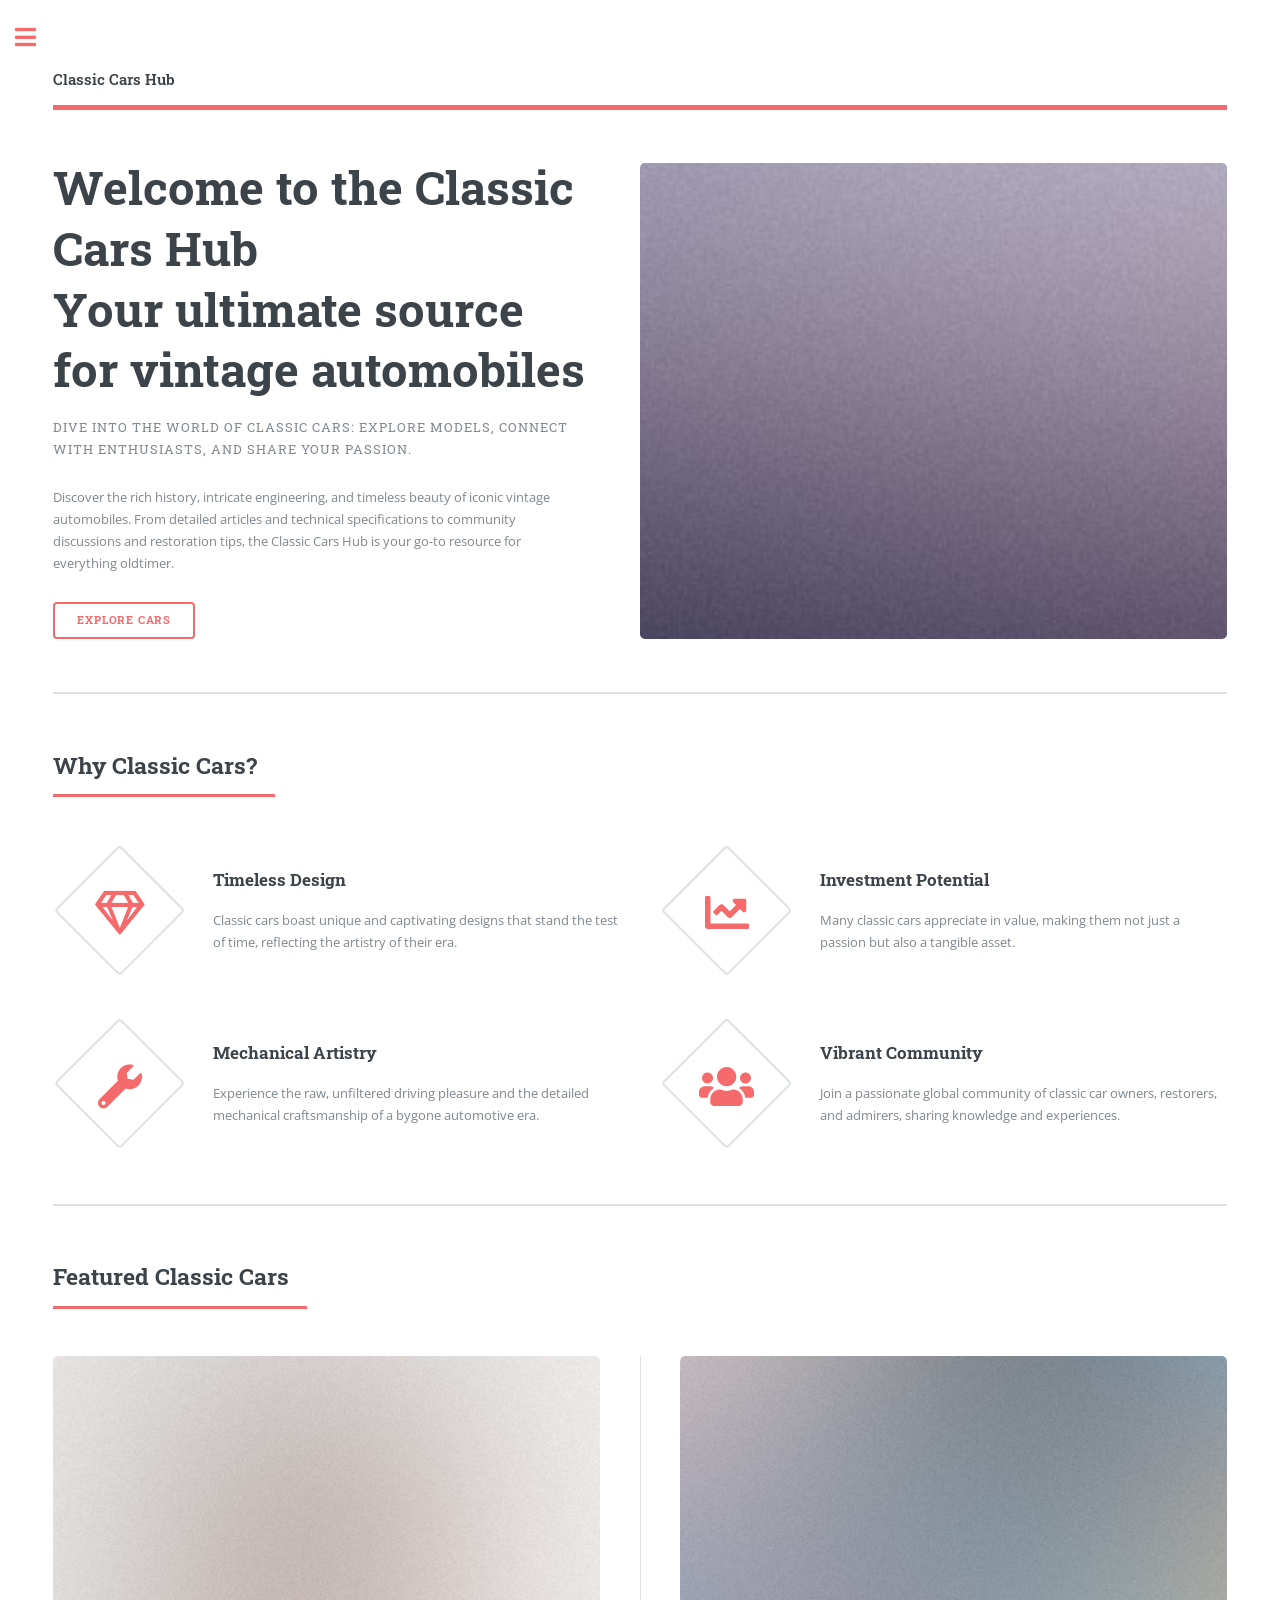
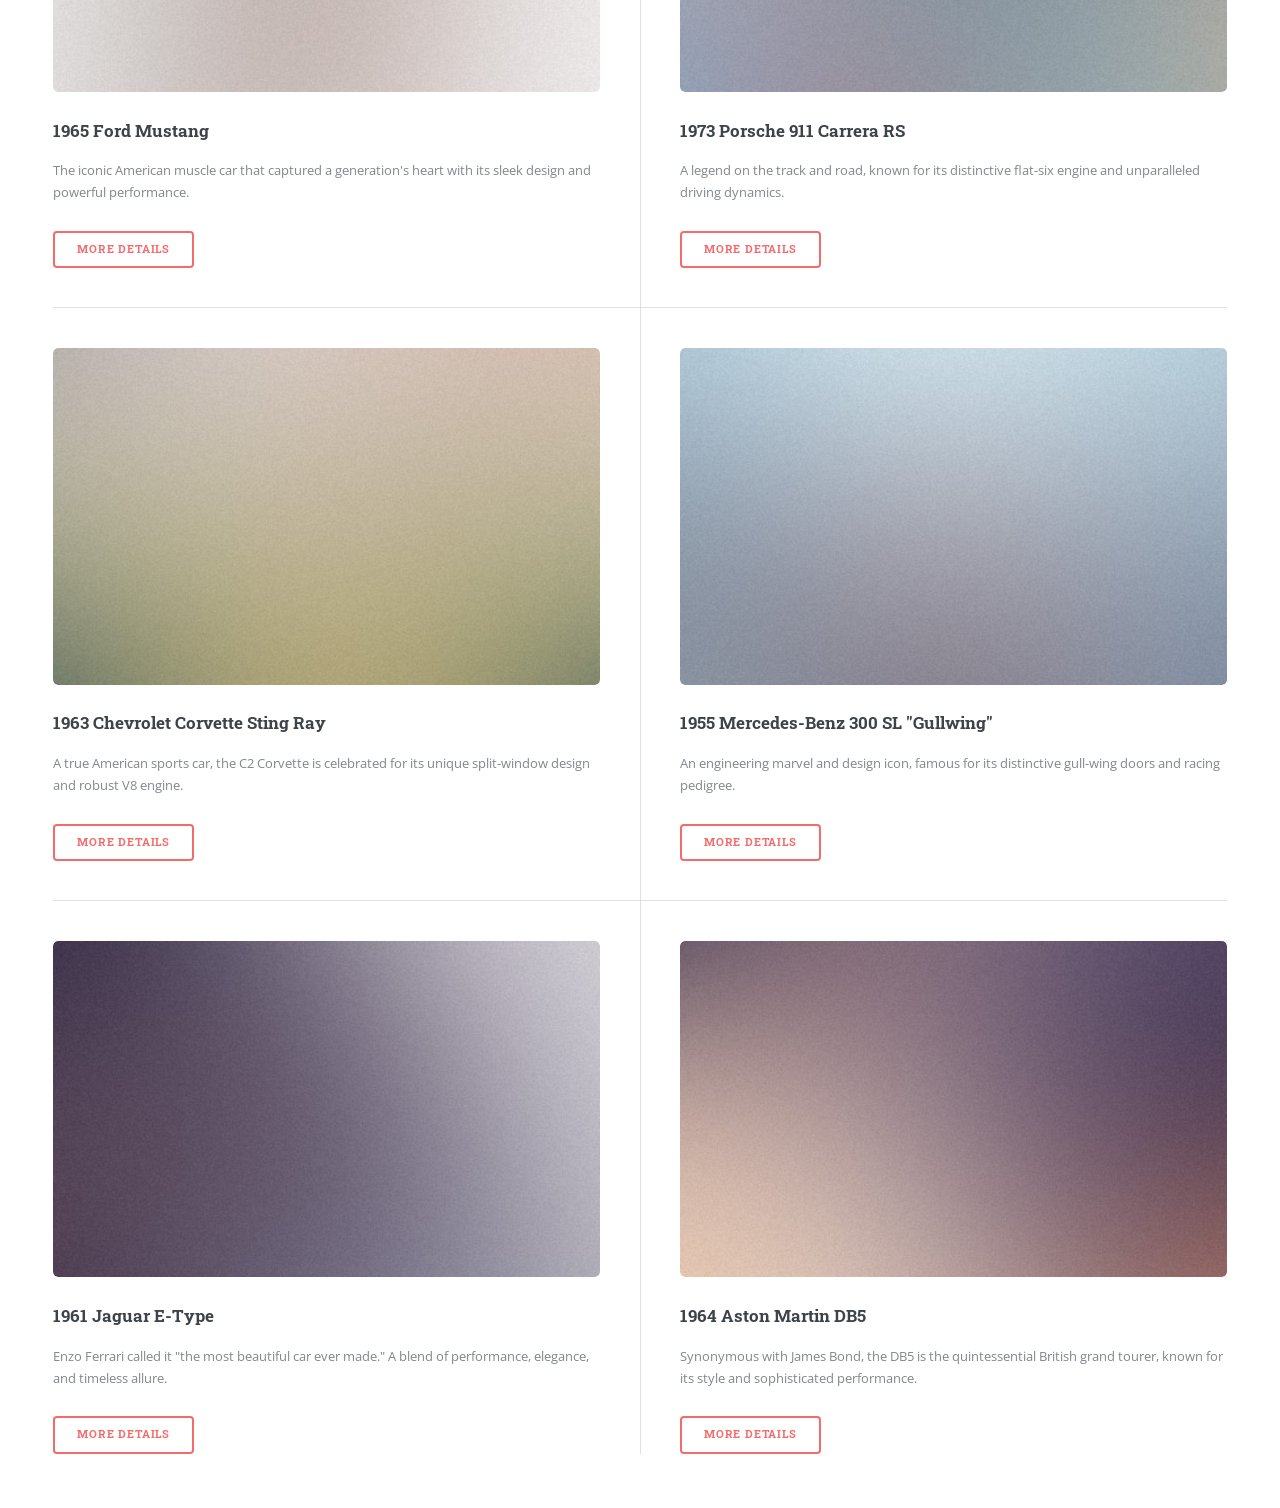
==== commit 2c534057: "post build" ====
--- a/index.html
+++ b/index.html
@@ -1,252 +1,220 @@
-<!DOCTYPE HTML>
-<!--
-	Editorial by HTML5 UP
-	html5up.net | @ajlkn
-	Free for personal and commercial use under the CCA 3.0 license (html5up.net/license)
--->
-<html>
-	<head>
-		<title>Editorial by HTML5 UP</title>
-		<meta charset="utf-8" />
-		<meta name="viewport" content="width=device-width, initial-scale=1, user-scalable=no" />
-		<link rel="stylesheet" href="assets/css/main.css" />
-	</head>
-	<body class="is-preload">
-
-		<!-- Wrapper -->
-			<div id="wrapper">
-
-				<!-- Main -->
-					<div id="main">
-						<div class="inner">
-
-							<!-- Header -->
-								<header id="header">
-									<a href="index.html" class="logo"><strong>Editorial</strong> by HTML5 UP</a>
-									<ul class="icons">
-										<li><a href="#" class="icon brands fa-twitter"><span class="label">Twitter</span></a></li>
-										<li><a href="#" class="icon brands fa-facebook-f"><span class="label">Facebook</span></a></li>
-										<li><a href="#" class="icon brands fa-snapchat-ghost"><span class="label">Snapchat</span></a></li>
-										<li><a href="#" class="icon brands fa-instagram"><span class="label">Instagram</span></a></li>
-										<li><a href="#" class="icon brands fa-medium-m"><span class="label">Medium</span></a></li>
-									</ul>
-								</header>
-
-							<!-- Banner -->
-								<section id="banner">
-									<div class="content">
-										<header>
-											<h1>Hi, I’m Editorial<br />
-											by HTML5 UP</h1>
-											<p>A free and fully responsive site template</p>
-										</header>
-										<p>Aenean ornare velit lacus, ac varius enim ullamcorper eu. Proin aliquam facilisis ante interdum congue. Integer mollis, nisl amet convallis, porttitor magna ullamcorper, amet egestas mauris. Ut magna finibus nisi nec lacinia. Nam maximus erat id euismod egestas. Pellentesque sapien ac quam. Lorem ipsum dolor sit nullam.</p>
-										<ul class="actions">
-											<li><a href="#" class="button big">Learn More</a></li>
-										</ul>
-									</div>
-									<span class="image object">
-										<img src="images/pic10.jpg" alt="" />
-									</span>
-								</section>
-
-							<!-- Section -->
-								<section>
-									<header class="major">
-										<h2>Erat lacinia</h2>
-									</header>
-									<div class="features">
-										<article>
-											<span class="icon fa-gem"></span>
-											<div class="content">
-												<h3>Portitor ullamcorper</h3>
-												<p>Aenean ornare velit lacus, ac varius enim lorem ullamcorper dolore. Proin aliquam facilisis ante interdum. Sed nulla amet lorem feugiat tempus aliquam.</p>
-											</div>
-										</article>
-										<article>
-											<span class="icon solid fa-paper-plane"></span>
-											<div class="content">
-												<h3>Sapien veroeros</h3>
-												<p>Aenean ornare velit lacus, ac varius enim lorem ullamcorper dolore. Proin aliquam facilisis ante interdum. Sed nulla amet lorem feugiat tempus aliquam.</p>
-											</div>
-										</article>
-										<article>
-											<span class="icon solid fa-rocket"></span>
-											<div class="content">
-												<h3>Quam lorem ipsum</h3>
-												<p>Aenean ornare velit lacus, ac varius enim lorem ullamcorper dolore. Proin aliquam facilisis ante interdum. Sed nulla amet lorem feugiat tempus aliquam.</p>
-											</div>
-										</article>
-										<article>
-											<span class="icon solid fa-signal"></span>
-											<div class="content">
-												<h3>Sed magna finibus</h3>
-												<p>Aenean ornare velit lacus, ac varius enim lorem ullamcorper dolore. Proin aliquam facilisis ante interdum. Sed nulla amet lorem feugiat tempus aliquam.</p>
-											</div>
-										</article>
-									</div>
-								</section>
-
-							<!-- Section -->
-								<section>
-									<header class="major">
-										<h2>Ipsum sed dolor</h2>
-									</header>
-									<div class="posts">
-										<article>
-											<a href="#" class="image"><img src="images/pic01.jpg" alt="" /></a>
-											<h3>Interdum aenean</h3>
-											<p>Aenean ornare velit lacus, ac varius enim lorem ullamcorper dolore. Proin aliquam facilisis ante interdum. Sed nulla amet lorem feugiat tempus aliquam.</p>
-											<ul class="actions">
-												<li><a href="#" class="button">More</a></li>
-											</ul>
-										</article>
-										<article>
-											<a href="#" class="image"><img src="images/pic02.jpg" alt="" /></a>
-											<h3>Nulla amet dolore</h3>
-											<p>Aenean ornare velit lacus, ac varius enim lorem ullamcorper dolore. Proin aliquam facilisis ante interdum. Sed nulla amet lorem feugiat tempus aliquam.</p>
-											<ul class="actions">
-												<li><a href="#" class="button">More</a></li>
-											</ul>
-										</article>
-										<article>
-											<a href="#" class="image"><img src="images/pic03.jpg" alt="" /></a>
-											<h3>Tempus ullamcorper</h3>
-											<p>Aenean ornare velit lacus, ac varius enim lorem ullamcorper dolore. Proin aliquam facilisis ante interdum. Sed nulla amet lorem feugiat tempus aliquam.</p>
-											<ul class="actions">
-												<li><a href="#" class="button">More</a></li>
-											</ul>
-										</article>
-										<article>
-											<a href="#" class="image"><img src="images/pic04.jpg" alt="" /></a>
-											<h3>Sed etiam facilis</h3>
-											<p>Aenean ornare velit lacus, ac varius enim lorem ullamcorper dolore. Proin aliquam facilisis ante interdum. Sed nulla amet lorem feugiat tempus aliquam.</p>
-											<ul class="actions">
-												<li><a href="#" class="button">More</a></li>
-											</ul>
-										</article>
-										<article>
-											<a href="#" class="image"><img src="images/pic05.jpg" alt="" /></a>
-											<h3>Feugiat lorem aenean</h3>
-											<p>Aenean ornare velit lacus, ac varius enim lorem ullamcorper dolore. Proin aliquam facilisis ante interdum. Sed nulla amet lorem feugiat tempus aliquam.</p>
-											<ul class="actions">
-												<li><a href="#" class="button">More</a></li>
-											</ul>
-										</article>
-										<article>
-											<a href="#" class="image"><img src="images/pic06.jpg" alt="" /></a>
-											<h3>Amet varius aliquam</h3>
-											<p>Aenean ornare velit lacus, ac varius enim lorem ullamcorper dolore. Proin aliquam facilisis ante interdum. Sed nulla amet lorem feugiat tempus aliquam.</p>
-											<ul class="actions">
-												<li><a href="#" class="button">More</a></li>
-											</ul>
-										</article>
-									</div>
-								</section>
-
-						</div>
-					</div>
-
-				<!-- Sidebar -->
-					<div id="sidebar">
-						<div class="inner">
-
-							<!-- Search -->
-								<section id="search" class="alt">
-									<form method="post" action="#">
-										<input type="text" name="query" id="query" placeholder="Search" />
-									</form>
-								</section>
-
-							<!-- Menu -->
-								<nav id="menu">
-									<header class="major">
-										<h2>Menu</h2>
-									</header>
-									<ul>
-										<li><a href="index.html">Homepage</a></li>
-										<li><a href="generic.html">Generic</a></li>
-										<li><a href="elements.html">Elements</a></li>
-										<li>
-											<span class="opener">Submenu</span>
-											<ul>
-												<li><a href="#">Lorem Dolor</a></li>
-												<li><a href="#">Ipsum Adipiscing</a></li>
-												<li><a href="#">Tempus Magna</a></li>
-												<li><a href="#">Feugiat Veroeros</a></li>
-											</ul>
-										</li>
-										<li><a href="#">Etiam Dolore</a></li>
-										<li><a href="#">Adipiscing</a></li>
-										<li>
-											<span class="opener">Another Submenu</span>
-											<ul>
-												<li><a href="#">Lorem Dolor</a></li>
-												<li><a href="#">Ipsum Adipiscing</a></li>
-												<li><a href="#">Tempus Magna</a></li>
-												<li><a href="#">Feugiat Veroeros</a></li>
-											</ul>
-										</li>
-										<li><a href="#">Maximus Erat</a></li>
-										<li><a href="#">Sapien Mauris</a></li>
-										<li><a href="#">Amet Lacinia</a></li>
-									</ul>
-								</nav>
-
-							<!-- Section -->
-								<section>
-									<header class="major">
-										<h2>Ante interdum</h2>
-									</header>
-									<div class="mini-posts">
-										<article>
-											<a href="#" class="image"><img src="images/pic07.jpg" alt="" /></a>
-											<p>Aenean ornare velit lacus, ac varius enim lorem ullamcorper dolore aliquam.</p>
-										</article>
-										<article>
-											<a href="#" class="image"><img src="images/pic08.jpg" alt="" /></a>
-											<p>Aenean ornare velit lacus, ac varius enim lorem ullamcorper dolore aliquam.</p>
-										</article>
-										<article>
-											<a href="#" class="image"><img src="images/pic09.jpg" alt="" /></a>
-											<p>Aenean ornare velit lacus, ac varius enim lorem ullamcorper dolore aliquam.</p>
-										</article>
-									</div>
-									<ul class="actions">
-										<li><a href="#" class="button">More</a></li>
-									</ul>
-								</section>
-
-							<!-- Section -->
-								<section>
-									<header class="major">
-										<h2>Get in touch</h2>
-									</header>
-									<p>Sed varius enim lorem ullamcorper dolore aliquam aenean ornare velit lacus, ac varius enim lorem ullamcorper dolore. Proin sed aliquam facilisis ante interdum. Sed nulla amet lorem feugiat tempus aliquam.</p>
-									<ul class="contact">
-										<li class="icon solid fa-envelope"><a href="#">information@untitled.tld</a></li>
-										<li class="icon solid fa-phone">(000) 000-0000</li>
-										<li class="icon solid fa-home">1234 Somewhere Road #8254<br />
-										Nashville, TN 00000-0000</li>
-									</ul>
-								</section>
-
-							<!-- Footer -->
-								<footer id="footer">
-									<p class="copyright">&copy; Untitled. All rights reserved. Demo Images: <a href="https://unsplash.com">Unsplash</a>. Design: <a href="https://html5up.net">HTML5 UP</a>.</p>
-								</footer>
-
-						</div>
-					</div>
-
-			</div>
-
-		<!-- Scripts -->
-			<script src="assets/js/jquery.min.js"></script>
-			<script src="assets/js/browser.min.js"></script>
-			<script src="assets/js/breakpoints.min.js"></script>
-			<script src="assets/js/util.js"></script>
-			<script src="assets/js/main.js"></script>
-
-	</body>
+<!DOCTYPE HTML>
+<!--
+	Editorial by HTML5 UP
+	html5up.net | @ajlkn
+	Free for personal and commercial use under the CCA 3.0 license (html5up.net/license)
+-->
+<html>
+	<head>
+		<title>Classic Cars Hub</title>
+		<meta charset="utf-8" />
+		<meta name="viewport" content="width=device-width, initial-scale=1, user-scalable=no" />
+		<link rel="stylesheet" href="assets/css/main.css" />
+	</head>
+	<body class="is-preload">
+
+		<!-- Wrapper -->
+			<div id="wrapper">
+
+				<!-- Main -->
+					<div id="main">
+						<div class="inner">
+
+							<!-- Header -->
+								<header id="header">
+									<a href="index.html" class="logo"><strong>Classic Cars Hub</strong></a>
+									<ul class="icons">
+										<!-- Removed social media icons for simplicity -->
+									</ul>
+								</header>
+
+							<!-- Banner -->
+								<section id="banner">
+									<div class="content">
+										<header>
+											<h1>Welcome to the Classic Cars Hub<br />
+											Your ultimate source for vintage automobiles</h1>
+											<p>Dive into the world of classic cars: explore models, connect with enthusiasts, and share your passion.</p>
+										</header>
+										<p>Discover the rich history, intricate engineering, and timeless beauty of iconic vintage automobiles. From detailed articles and technical specifications to community discussions and restoration tips, the Classic Cars Hub is your go-to resource for everything oldtimer.</p>
+										<ul class="actions">
+											<li><a href="#featured-cars" class="button big">Explore Cars</a></li>
+										</ul>
+									</div>
+									<span class="image object">
+										<img src="images/pic08.jpg" alt="Classic Car" />
+									</span>
+								</section>
+
+							<!-- Section -->
+								<section>
+									<header class="major">
+										<h2>Why Classic Cars?</h2>
+									</header>
+									<div class="features">
+										<article>
+											<span class="icon fa-gem"></span>
+											<div class="content">
+												<h3>Timeless Design</h3>
+												<p>Classic cars boast unique and captivating designs that stand the test of time, reflecting the artistry of their era.</p>
+											</div>
+										</article>
+										<article>
+											<span class="icon solid fa-chart-line"></span>
+											<div class="content">
+												<h3>Investment Potential</h3>
+												<p>Many classic cars appreciate in value, making them not just a passion but also a tangible asset.</p>
+											</div>
+										</article>
+										<article>
+											<span class="icon solid fa-wrench"></span>
+											<div class="content">
+												<h3>Mechanical Artistry</h3>
+												<p>Experience the raw, unfiltered driving pleasure and the detailed mechanical craftsmanship of a bygone automotive era.</p>
+											</div>
+										</article>
+										<article>
+											<span class="icon solid fa-users"></span>
+											<div class="content">
+												<h3>Vibrant Community</h3>
+												<p>Join a passionate global community of classic car owners, restorers, and admirers, sharing knowledge and experiences.</p>
+											</div>
+										</article>
+									</div>
+								</section>
+
+							<!-- Section -->
+								<section id="featured-cars">
+									<header class="major">
+										<h2>Featured Classic Cars</h2>
+									</header>
+									<div class="posts">
+										<article>
+											<a href="ford_mustang.html" class="image"><img src="images/pic01.jpg" alt="Ford Mustang" /></a>
+											<h3>1965 Ford Mustang</h3>
+											<p>The iconic American muscle car that captured a generation's heart with its sleek design and powerful performance.</p>
+											<ul class="actions">
+												<li><a href="ford_mustang.html" class="button">More Details</a></li>
+											</ul>
+										</article>
+										<article>
+											<a href="porsche_911.html" class="image"><img src="images/pic02.jpg" alt="Porsche 911" /></a>
+											<h3>1973 Porsche 911 Carrera RS</h3>
+											<p>A legend on the track and road, known for its distinctive flat-six engine and unparalleled driving dynamics.</p>
+											<ul class="actions">
+												<li><a href="porsche_911.html" class="button">More Details</a></li>
+											</ul>
+										</article>
+										<article>
+											<a href="chevrolet_corvette.html" class="image"><img src="images/pic03.jpg" alt="Chevrolet Corvette" /></a>
+											<h3>1963 Chevrolet Corvette Sting Ray</h3>
+											<p>A true American sports car, the C2 Corvette is celebrated for its unique split-window design and robust V8 engine.</p>
+											<ul class="actions">
+												<li><a href="chevrolet_corvette.html" class="button">More Details</a></li>
+											</ul>
+										</article>
+										<article>
+											<a href="mercedes_300sl.html" class="image"><img src="images/pic04.jpg" alt="Mercedes-Benz 300 SL" /></a>
+											<h3>1955 Mercedes-Benz 300 SL "Gullwing"</h3>
+											<p>An engineering marvel and design icon, famous for its distinctive gull-wing doors and racing pedigree.</p>
+											<ul class="actions">
+												<li><a href="mercedes_300sl.html" class="button">More Details</a></li>
+											</ul>
+										</article>
+										<article>
+											<a href="jaguar_e_type.html" class="image"><img src="images/pic05.jpg" alt="Jaguar E-Type" /></a>
+											<h3>1961 Jaguar E-Type</h3>
+											<p>Enzo Ferrari called it "the most beautiful car ever made." A blend of performance, elegance, and timeless allure.</p>
+											<ul class="actions">
+												<li><a href="jaguar_e_type.html" class="button">More Details</a></li>
+											</ul>
+										</article>
+										<article>
+											<a href="aston_martin_db5.html" class="image"><img src="images/pic06.jpg" alt="Aston Martin DB5" /></a>
+											<h3>1964 Aston Martin DB5</h3>
+											<p>Synonymous with James Bond, the DB5 is the quintessential British grand tourer, known for its style and sophisticated performance.</p>
+											<ul class="actions">
+												<li><a href="aston_martin_db5.html" class="button">More Details</a></li>
+											</ul>
+										</article>
+									</div>
+								</section>
+
+						</div>
+					</div>
+
+				<!-- Sidebar -->
+					<div id="sidebar">
+						<div class="inner">
+
+							<!-- Search Removed -->
+							
+							<!-- Menu -->
+								<nav id="menu">
+									<header class="major">
+										<h2>Menu</h2>
+									</header>
+									<ul>
+										<li><a href="index.html">Homepage</a></li>
+										<li><a href="community.html">Community Announcements</a></li>
+										<li><a href="recommend.html">Recommend a Car</a></li>
+									</ul>
+								</nav>
+
+							<!-- Section -->
+								<section>
+									<header class="major">
+										<h2>Recent Posts</h2>
+									</header>
+									<div class="mini-posts">
+										<article>
+											<a href="ford_mustang.html" class="image"><img src="images/pic01.jpg" alt="Ford Mustang" /></a>
+											<p>The enduring legacy of the Ford Mustang.</p>
+										</article>
+										<article>
+											<a href="porsche_911.html" class="image"><img src="images/pic02.jpg" alt="Porsche 911" /></a>
+											<p>The evolution of the Porsche 911.</p>
+										</article>
+										<article>
+											<a href="jaguar_e_type.html" class="image"><img src="images/pic05.jpg" alt="Jaguar E-Type" /></a>
+											<p>Why the Jaguar E-Type remains a design icon.</p>
+										</article>
+									</div>
+									<ul class="actions">
+										<li><a href="#featured-cars" class="button">More Cars</a></li>
+									</ul>
+								</section>
+
+							<!-- Section -->
+								<section>
+									<header class="major">
+										<h2>Get in touch</h2>
+									</header>
+									<p>Have a question or a story to share about classic cars? Reach out to us!</p>
+									<ul class="contact">
+										<li class="icon solid fa-envelope"><a href="#">info@classiccarshub.com</a></li>
+										<li class="icon solid fa-phone">(123) 456-7890</li>
+										<li class="icon solid fa-home">Classic Cars Lane, Collectors City<br />
+										Vintage State, 00000</li>
+									</ul>
+								</section>
+
+							<!-- Footer -->
+								<footer id="footer">
+									<p class="copyright">&copy; Classic Cars Hub. All rights reserved. Images: <a href="https://unsplash.com">Unsplash</a>, <a href="https://pexels.com">Pexels</a>, <a href="https://pixabay.com">Pixabay</a>. Design: <a href="https://html5up.net">HTML5 UP</a>.</p>
+								</footer>
+
+						</div>
+					</div>
+
+			</div>
+
+		<!-- Scripts -->
+			<script src="assets/js/jquery.min.js"></script>
+			<script src="assets/js/browser.min.js"></script>
+			<script src="assets/js/breakpoints.min.js"></script>
+			<script src="assets/js/util.js"></script>
+			<script src="assets/js/main.js"></script>
+
+	</body>
 </html>
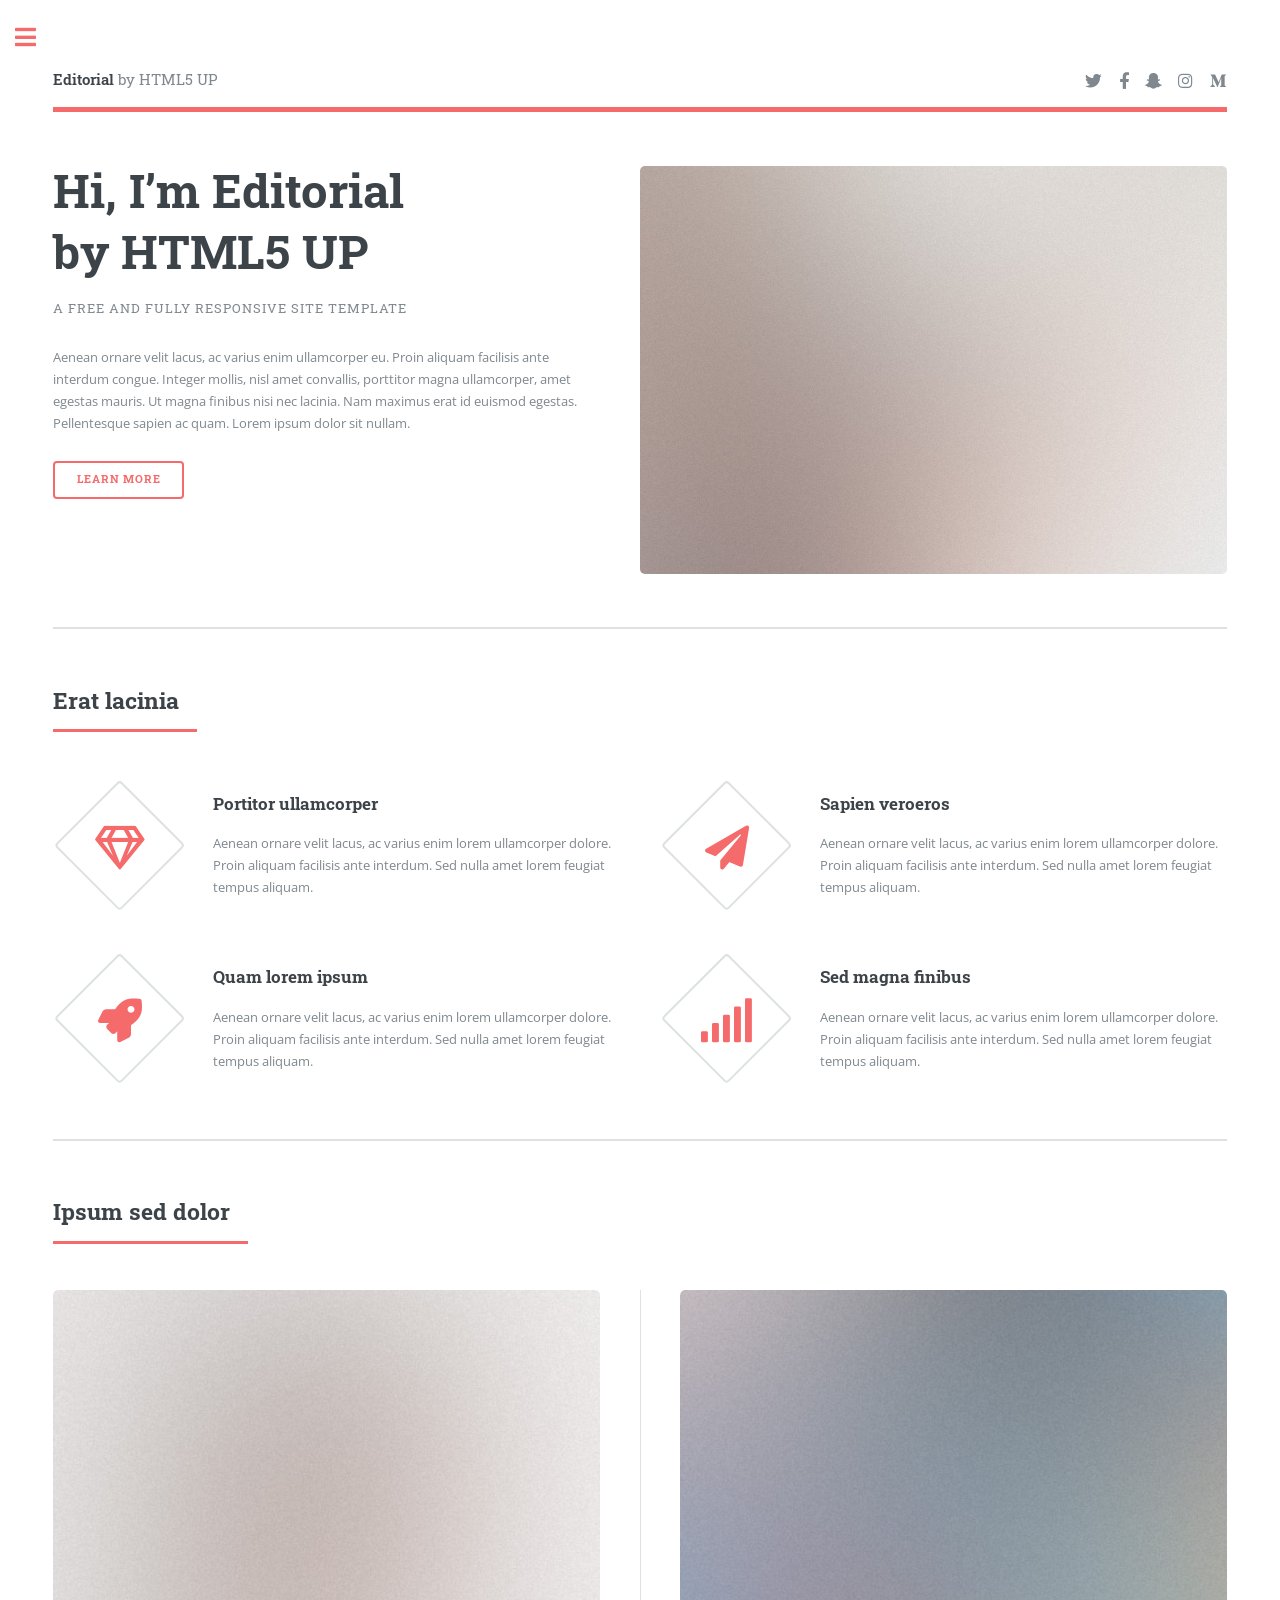
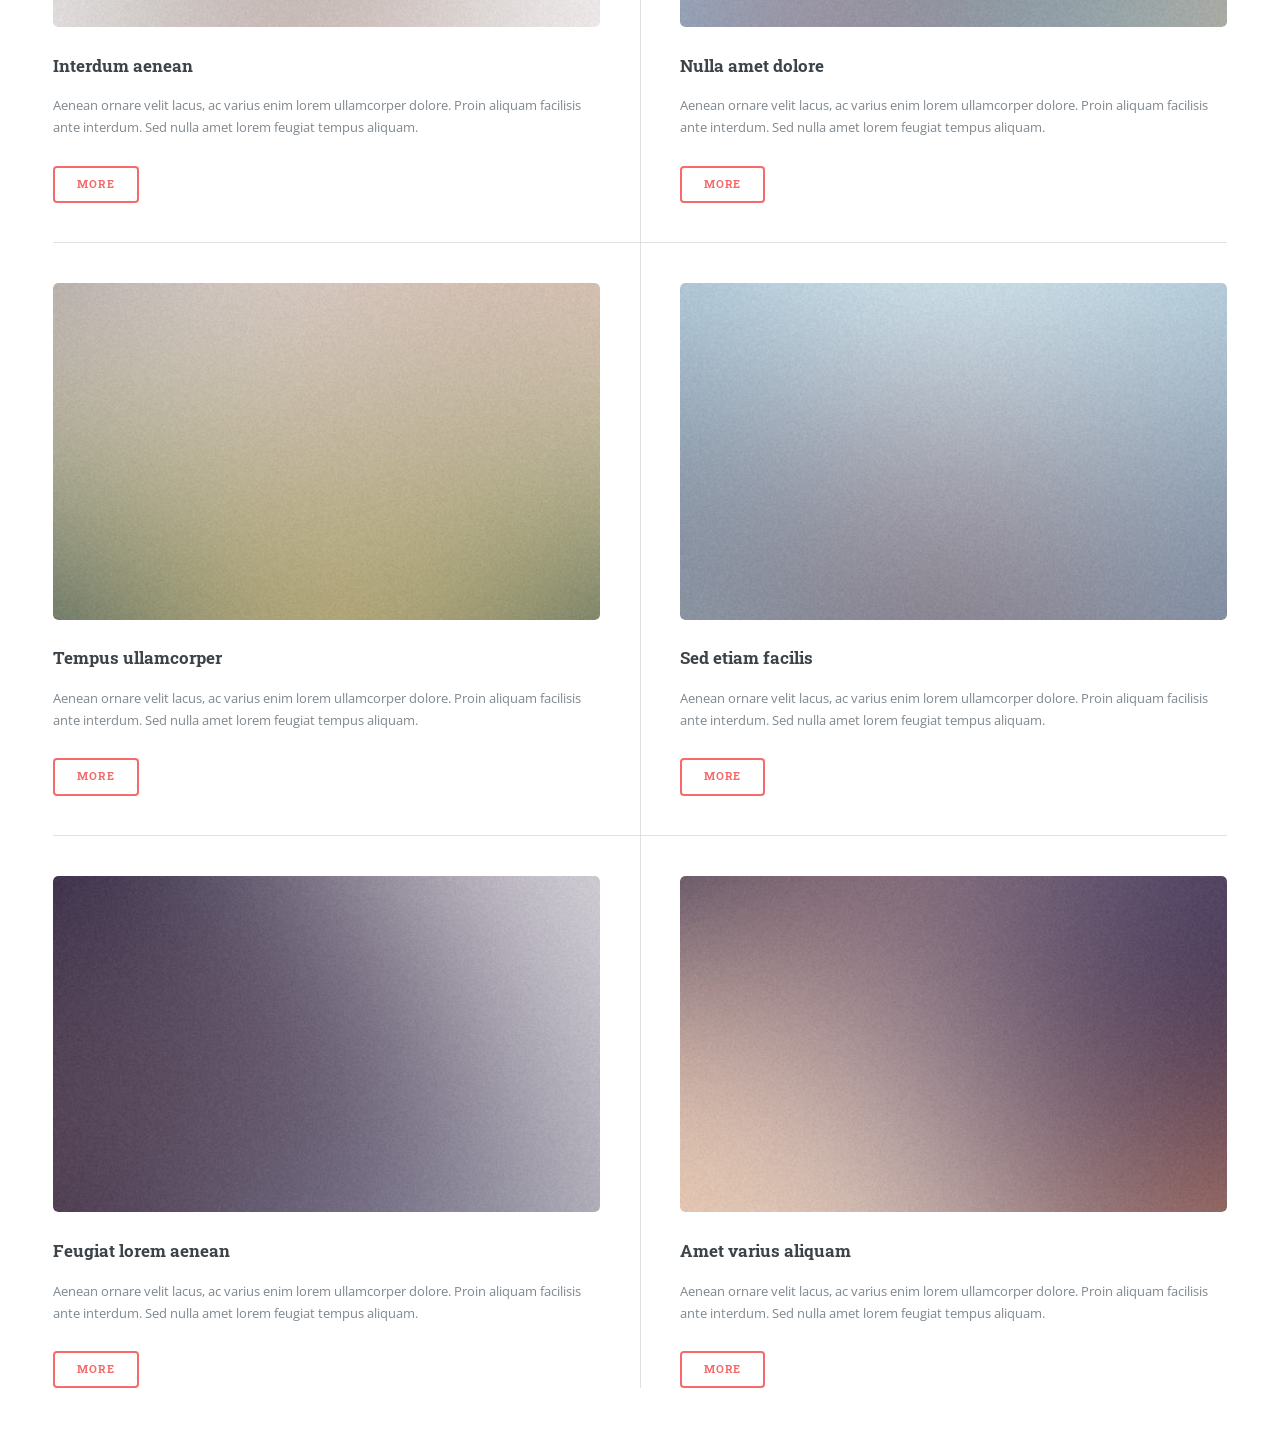
==== commit 635b8b4b: "Initial commit: pre-config" ====
--- a/index.html
+++ b/index.html
@@ -1,220 +1,252 @@
-<!DOCTYPE HTML>
-<!--
-	Editorial by HTML5 UP
-	html5up.net | @ajlkn
-	Free for personal and commercial use under the CCA 3.0 license (html5up.net/license)
--->
-<html>
-	<head>
-		<title>Classic Cars Hub</title>
-		<meta charset="utf-8" />
-		<meta name="viewport" content="width=device-width, initial-scale=1, user-scalable=no" />
-		<link rel="stylesheet" href="assets/css/main.css" />
-	</head>
-	<body class="is-preload">
-
-		<!-- Wrapper -->
-			<div id="wrapper">
-
-				<!-- Main -->
-					<div id="main">
-						<div class="inner">
-
-							<!-- Header -->
-								<header id="header">
-									<a href="index.html" class="logo"><strong>Classic Cars Hub</strong></a>
-									<ul class="icons">
-										<!-- Removed social media icons for simplicity -->
-									</ul>
-								</header>
-
-							<!-- Banner -->
-								<section id="banner">
-									<div class="content">
-										<header>
-											<h1>Welcome to the Classic Cars Hub<br />
-											Your ultimate source for vintage automobiles</h1>
-											<p>Dive into the world of classic cars: explore models, connect with enthusiasts, and share your passion.</p>
-										</header>
-										<p>Discover the rich history, intricate engineering, and timeless beauty of iconic vintage automobiles. From detailed articles and technical specifications to community discussions and restoration tips, the Classic Cars Hub is your go-to resource for everything oldtimer.</p>
-										<ul class="actions">
-											<li><a href="#featured-cars" class="button big">Explore Cars</a></li>
-										</ul>
-									</div>
-									<span class="image object">
-										<img src="images/pic08.jpg" alt="Classic Car" />
-									</span>
-								</section>
-
-							<!-- Section -->
-								<section>
-									<header class="major">
-										<h2>Why Classic Cars?</h2>
-									</header>
-									<div class="features">
-										<article>
-											<span class="icon fa-gem"></span>
-											<div class="content">
-												<h3>Timeless Design</h3>
-												<p>Classic cars boast unique and captivating designs that stand the test of time, reflecting the artistry of their era.</p>
-											</div>
-										</article>
-										<article>
-											<span class="icon solid fa-chart-line"></span>
-											<div class="content">
-												<h3>Investment Potential</h3>
-												<p>Many classic cars appreciate in value, making them not just a passion but also a tangible asset.</p>
-											</div>
-										</article>
-										<article>
-											<span class="icon solid fa-wrench"></span>
-											<div class="content">
-												<h3>Mechanical Artistry</h3>
-												<p>Experience the raw, unfiltered driving pleasure and the detailed mechanical craftsmanship of a bygone automotive era.</p>
-											</div>
-										</article>
-										<article>
-											<span class="icon solid fa-users"></span>
-											<div class="content">
-												<h3>Vibrant Community</h3>
-												<p>Join a passionate global community of classic car owners, restorers, and admirers, sharing knowledge and experiences.</p>
-											</div>
-										</article>
-									</div>
-								</section>
-
-							<!-- Section -->
-								<section id="featured-cars">
-									<header class="major">
-										<h2>Featured Classic Cars</h2>
-									</header>
-									<div class="posts">
-										<article>
-											<a href="ford_mustang.html" class="image"><img src="images/pic01.jpg" alt="Ford Mustang" /></a>
-											<h3>1965 Ford Mustang</h3>
-											<p>The iconic American muscle car that captured a generation's heart with its sleek design and powerful performance.</p>
-											<ul class="actions">
-												<li><a href="ford_mustang.html" class="button">More Details</a></li>
-											</ul>
-										</article>
-										<article>
-											<a href="porsche_911.html" class="image"><img src="images/pic02.jpg" alt="Porsche 911" /></a>
-											<h3>1973 Porsche 911 Carrera RS</h3>
-											<p>A legend on the track and road, known for its distinctive flat-six engine and unparalleled driving dynamics.</p>
-											<ul class="actions">
-												<li><a href="porsche_911.html" class="button">More Details</a></li>
-											</ul>
-										</article>
-										<article>
-											<a href="chevrolet_corvette.html" class="image"><img src="images/pic03.jpg" alt="Chevrolet Corvette" /></a>
-											<h3>1963 Chevrolet Corvette Sting Ray</h3>
-											<p>A true American sports car, the C2 Corvette is celebrated for its unique split-window design and robust V8 engine.</p>
-											<ul class="actions">
-												<li><a href="chevrolet_corvette.html" class="button">More Details</a></li>
-											</ul>
-										</article>
-										<article>
-											<a href="mercedes_300sl.html" class="image"><img src="images/pic04.jpg" alt="Mercedes-Benz 300 SL" /></a>
-											<h3>1955 Mercedes-Benz 300 SL "Gullwing"</h3>
-											<p>An engineering marvel and design icon, famous for its distinctive gull-wing doors and racing pedigree.</p>
-											<ul class="actions">
-												<li><a href="mercedes_300sl.html" class="button">More Details</a></li>
-											</ul>
-										</article>
-										<article>
-											<a href="jaguar_e_type.html" class="image"><img src="images/pic05.jpg" alt="Jaguar E-Type" /></a>
-											<h3>1961 Jaguar E-Type</h3>
-											<p>Enzo Ferrari called it "the most beautiful car ever made." A blend of performance, elegance, and timeless allure.</p>
-											<ul class="actions">
-												<li><a href="jaguar_e_type.html" class="button">More Details</a></li>
-											</ul>
-										</article>
-										<article>
-											<a href="aston_martin_db5.html" class="image"><img src="images/pic06.jpg" alt="Aston Martin DB5" /></a>
-											<h3>1964 Aston Martin DB5</h3>
-											<p>Synonymous with James Bond, the DB5 is the quintessential British grand tourer, known for its style and sophisticated performance.</p>
-											<ul class="actions">
-												<li><a href="aston_martin_db5.html" class="button">More Details</a></li>
-											</ul>
-										</article>
-									</div>
-								</section>
-
-						</div>
-					</div>
-
-				<!-- Sidebar -->
-					<div id="sidebar">
-						<div class="inner">
-
-							<!-- Search Removed -->
-							
-							<!-- Menu -->
-								<nav id="menu">
-									<header class="major">
-										<h2>Menu</h2>
-									</header>
-									<ul>
-										<li><a href="index.html">Homepage</a></li>
-										<li><a href="community.html">Community Announcements</a></li>
-										<li><a href="recommend.html">Recommend a Car</a></li>
-									</ul>
-								</nav>
-
-							<!-- Section -->
-								<section>
-									<header class="major">
-										<h2>Recent Posts</h2>
-									</header>
-									<div class="mini-posts">
-										<article>
-											<a href="ford_mustang.html" class="image"><img src="images/pic01.jpg" alt="Ford Mustang" /></a>
-											<p>The enduring legacy of the Ford Mustang.</p>
-										</article>
-										<article>
-											<a href="porsche_911.html" class="image"><img src="images/pic02.jpg" alt="Porsche 911" /></a>
-											<p>The evolution of the Porsche 911.</p>
-										</article>
-										<article>
-											<a href="jaguar_e_type.html" class="image"><img src="images/pic05.jpg" alt="Jaguar E-Type" /></a>
-											<p>Why the Jaguar E-Type remains a design icon.</p>
-										</article>
-									</div>
-									<ul class="actions">
-										<li><a href="#featured-cars" class="button">More Cars</a></li>
-									</ul>
-								</section>
-
-							<!-- Section -->
-								<section>
-									<header class="major">
-										<h2>Get in touch</h2>
-									</header>
-									<p>Have a question or a story to share about classic cars? Reach out to us!</p>
-									<ul class="contact">
-										<li class="icon solid fa-envelope"><a href="#">info@classiccarshub.com</a></li>
-										<li class="icon solid fa-phone">(123) 456-7890</li>
-										<li class="icon solid fa-home">Classic Cars Lane, Collectors City<br />
-										Vintage State, 00000</li>
-									</ul>
-								</section>
-
-							<!-- Footer -->
-								<footer id="footer">
-									<p class="copyright">&copy; Classic Cars Hub. All rights reserved. Images: <a href="https://unsplash.com">Unsplash</a>, <a href="https://pexels.com">Pexels</a>, <a href="https://pixabay.com">Pixabay</a>. Design: <a href="https://html5up.net">HTML5 UP</a>.</p>
-								</footer>
-
-						</div>
-					</div>
-
-			</div>
-
-		<!-- Scripts -->
-			<script src="assets/js/jquery.min.js"></script>
-			<script src="assets/js/browser.min.js"></script>
-			<script src="assets/js/breakpoints.min.js"></script>
-			<script src="assets/js/util.js"></script>
-			<script src="assets/js/main.js"></script>
-
-	</body>
+<!DOCTYPE HTML>
+<!--
+	Editorial by HTML5 UP
+	html5up.net | @ajlkn
+	Free for personal and commercial use under the CCA 3.0 license (html5up.net/license)
+-->
+<html>
+	<head>
+		<title>Editorial by HTML5 UP</title>
+		<meta charset="utf-8" />
+		<meta name="viewport" content="width=device-width, initial-scale=1, user-scalable=no" />
+		<link rel="stylesheet" href="assets/css/main.css" />
+	</head>
+	<body class="is-preload">
+
+		<!-- Wrapper -->
+			<div id="wrapper">
+
+				<!-- Main -->
+					<div id="main">
+						<div class="inner">
+
+							<!-- Header -->
+								<header id="header">
+									<a href="index.html" class="logo"><strong>Editorial</strong> by HTML5 UP</a>
+									<ul class="icons">
+										<li><a href="#" class="icon brands fa-twitter"><span class="label">Twitter</span></a></li>
+										<li><a href="#" class="icon brands fa-facebook-f"><span class="label">Facebook</span></a></li>
+										<li><a href="#" class="icon brands fa-snapchat-ghost"><span class="label">Snapchat</span></a></li>
+										<li><a href="#" class="icon brands fa-instagram"><span class="label">Instagram</span></a></li>
+										<li><a href="#" class="icon brands fa-medium-m"><span class="label">Medium</span></a></li>
+									</ul>
+								</header>
+
+							<!-- Banner -->
+								<section id="banner">
+									<div class="content">
+										<header>
+											<h1>Hi, I’m Editorial<br />
+											by HTML5 UP</h1>
+											<p>A free and fully responsive site template</p>
+										</header>
+										<p>Aenean ornare velit lacus, ac varius enim ullamcorper eu. Proin aliquam facilisis ante interdum congue. Integer mollis, nisl amet convallis, porttitor magna ullamcorper, amet egestas mauris. Ut magna finibus nisi nec lacinia. Nam maximus erat id euismod egestas. Pellentesque sapien ac quam. Lorem ipsum dolor sit nullam.</p>
+										<ul class="actions">
+											<li><a href="#" class="button big">Learn More</a></li>
+										</ul>
+									</div>
+									<span class="image object">
+										<img src="images/pic10.jpg" alt="" />
+									</span>
+								</section>
+
+							<!-- Section -->
+								<section>
+									<header class="major">
+										<h2>Erat lacinia</h2>
+									</header>
+									<div class="features">
+										<article>
+											<span class="icon fa-gem"></span>
+											<div class="content">
+												<h3>Portitor ullamcorper</h3>
+												<p>Aenean ornare velit lacus, ac varius enim lorem ullamcorper dolore. Proin aliquam facilisis ante interdum. Sed nulla amet lorem feugiat tempus aliquam.</p>
+											</div>
+										</article>
+										<article>
+											<span class="icon solid fa-paper-plane"></span>
+											<div class="content">
+												<h3>Sapien veroeros</h3>
+												<p>Aenean ornare velit lacus, ac varius enim lorem ullamcorper dolore. Proin aliquam facilisis ante interdum. Sed nulla amet lorem feugiat tempus aliquam.</p>
+											</div>
+										</article>
+										<article>
+											<span class="icon solid fa-rocket"></span>
+											<div class="content">
+												<h3>Quam lorem ipsum</h3>
+												<p>Aenean ornare velit lacus, ac varius enim lorem ullamcorper dolore. Proin aliquam facilisis ante interdum. Sed nulla amet lorem feugiat tempus aliquam.</p>
+											</div>
+										</article>
+										<article>
+											<span class="icon solid fa-signal"></span>
+											<div class="content">
+												<h3>Sed magna finibus</h3>
+												<p>Aenean ornare velit lacus, ac varius enim lorem ullamcorper dolore. Proin aliquam facilisis ante interdum. Sed nulla amet lorem feugiat tempus aliquam.</p>
+											</div>
+										</article>
+									</div>
+								</section>
+
+							<!-- Section -->
+								<section>
+									<header class="major">
+										<h2>Ipsum sed dolor</h2>
+									</header>
+									<div class="posts">
+										<article>
+											<a href="#" class="image"><img src="images/pic01.jpg" alt="" /></a>
+											<h3>Interdum aenean</h3>
+											<p>Aenean ornare velit lacus, ac varius enim lorem ullamcorper dolore. Proin aliquam facilisis ante interdum. Sed nulla amet lorem feugiat tempus aliquam.</p>
+											<ul class="actions">
+												<li><a href="#" class="button">More</a></li>
+											</ul>
+										</article>
+										<article>
+											<a href="#" class="image"><img src="images/pic02.jpg" alt="" /></a>
+											<h3>Nulla amet dolore</h3>
+											<p>Aenean ornare velit lacus, ac varius enim lorem ullamcorper dolore. Proin aliquam facilisis ante interdum. Sed nulla amet lorem feugiat tempus aliquam.</p>
+											<ul class="actions">
+												<li><a href="#" class="button">More</a></li>
+											</ul>
+										</article>
+										<article>
+											<a href="#" class="image"><img src="images/pic03.jpg" alt="" /></a>
+											<h3>Tempus ullamcorper</h3>
+											<p>Aenean ornare velit lacus, ac varius enim lorem ullamcorper dolore. Proin aliquam facilisis ante interdum. Sed nulla amet lorem feugiat tempus aliquam.</p>
+											<ul class="actions">
+												<li><a href="#" class="button">More</a></li>
+											</ul>
+										</article>
+										<article>
+											<a href="#" class="image"><img src="images/pic04.jpg" alt="" /></a>
+											<h3>Sed etiam facilis</h3>
+											<p>Aenean ornare velit lacus, ac varius enim lorem ullamcorper dolore. Proin aliquam facilisis ante interdum. Sed nulla amet lorem feugiat tempus aliquam.</p>
+											<ul class="actions">
+												<li><a href="#" class="button">More</a></li>
+											</ul>
+										</article>
+										<article>
+											<a href="#" class="image"><img src="images/pic05.jpg" alt="" /></a>
+											<h3>Feugiat lorem aenean</h3>
+											<p>Aenean ornare velit lacus, ac varius enim lorem ullamcorper dolore. Proin aliquam facilisis ante interdum. Sed nulla amet lorem feugiat tempus aliquam.</p>
+											<ul class="actions">
+												<li><a href="#" class="button">More</a></li>
+											</ul>
+										</article>
+										<article>
+											<a href="#" class="image"><img src="images/pic06.jpg" alt="" /></a>
+											<h3>Amet varius aliquam</h3>
+											<p>Aenean ornare velit lacus, ac varius enim lorem ullamcorper dolore. Proin aliquam facilisis ante interdum. Sed nulla amet lorem feugiat tempus aliquam.</p>
+											<ul class="actions">
+												<li><a href="#" class="button">More</a></li>
+											</ul>
+										</article>
+									</div>
+								</section>
+
+						</div>
+					</div>
+
+				<!-- Sidebar -->
+					<div id="sidebar">
+						<div class="inner">
+
+							<!-- Search -->
+								<section id="search" class="alt">
+									<form method="post" action="#">
+										<input type="text" name="query" id="query" placeholder="Search" />
+									</form>
+								</section>
+
+							<!-- Menu -->
+								<nav id="menu">
+									<header class="major">
+										<h2>Menu</h2>
+									</header>
+									<ul>
+										<li><a href="index.html">Homepage</a></li>
+										<li><a href="generic.html">Generic</a></li>
+										<li><a href="elements.html">Elements</a></li>
+										<li>
+											<span class="opener">Submenu</span>
+											<ul>
+												<li><a href="#">Lorem Dolor</a></li>
+												<li><a href="#">Ipsum Adipiscing</a></li>
+												<li><a href="#">Tempus Magna</a></li>
+												<li><a href="#">Feugiat Veroeros</a></li>
+											</ul>
+										</li>
+										<li><a href="#">Etiam Dolore</a></li>
+										<li><a href="#">Adipiscing</a></li>
+										<li>
+											<span class="opener">Another Submenu</span>
+											<ul>
+												<li><a href="#">Lorem Dolor</a></li>
+												<li><a href="#">Ipsum Adipiscing</a></li>
+												<li><a href="#">Tempus Magna</a></li>
+												<li><a href="#">Feugiat Veroeros</a></li>
+											</ul>
+										</li>
+										<li><a href="#">Maximus Erat</a></li>
+										<li><a href="#">Sapien Mauris</a></li>
+										<li><a href="#">Amet Lacinia</a></li>
+									</ul>
+								</nav>
+
+							<!-- Section -->
+								<section>
+									<header class="major">
+										<h2>Ante interdum</h2>
+									</header>
+									<div class="mini-posts">
+										<article>
+											<a href="#" class="image"><img src="images/pic07.jpg" alt="" /></a>
+											<p>Aenean ornare velit lacus, ac varius enim lorem ullamcorper dolore aliquam.</p>
+										</article>
+										<article>
+											<a href="#" class="image"><img src="images/pic08.jpg" alt="" /></a>
+											<p>Aenean ornare velit lacus, ac varius enim lorem ullamcorper dolore aliquam.</p>
+										</article>
+										<article>
+											<a href="#" class="image"><img src="images/pic09.jpg" alt="" /></a>
+											<p>Aenean ornare velit lacus, ac varius enim lorem ullamcorper dolore aliquam.</p>
+										</article>
+									</div>
+									<ul class="actions">
+										<li><a href="#" class="button">More</a></li>
+									</ul>
+								</section>
+
+							<!-- Section -->
+								<section>
+									<header class="major">
+										<h2>Get in touch</h2>
+									</header>
+									<p>Sed varius enim lorem ullamcorper dolore aliquam aenean ornare velit lacus, ac varius enim lorem ullamcorper dolore. Proin sed aliquam facilisis ante interdum. Sed nulla amet lorem feugiat tempus aliquam.</p>
+									<ul class="contact">
+										<li class="icon solid fa-envelope"><a href="#">information@untitled.tld</a></li>
+										<li class="icon solid fa-phone">(000) 000-0000</li>
+										<li class="icon solid fa-home">1234 Somewhere Road #8254<br />
+										Nashville, TN 00000-0000</li>
+									</ul>
+								</section>
+
+							<!-- Footer -->
+								<footer id="footer">
+									<p class="copyright">&copy; Untitled. All rights reserved. Demo Images: <a href="https://unsplash.com">Unsplash</a>. Design: <a href="https://html5up.net">HTML5 UP</a>.</p>
+								</footer>
+
+						</div>
+					</div>
+
+			</div>
+
+		<!-- Scripts -->
+			<script src="assets/js/jquery.min.js"></script>
+			<script src="assets/js/browser.min.js"></script>
+			<script src="assets/js/breakpoints.min.js"></script>
+			<script src="assets/js/util.js"></script>
+			<script src="assets/js/main.js"></script>
+
+	</body>
 </html>
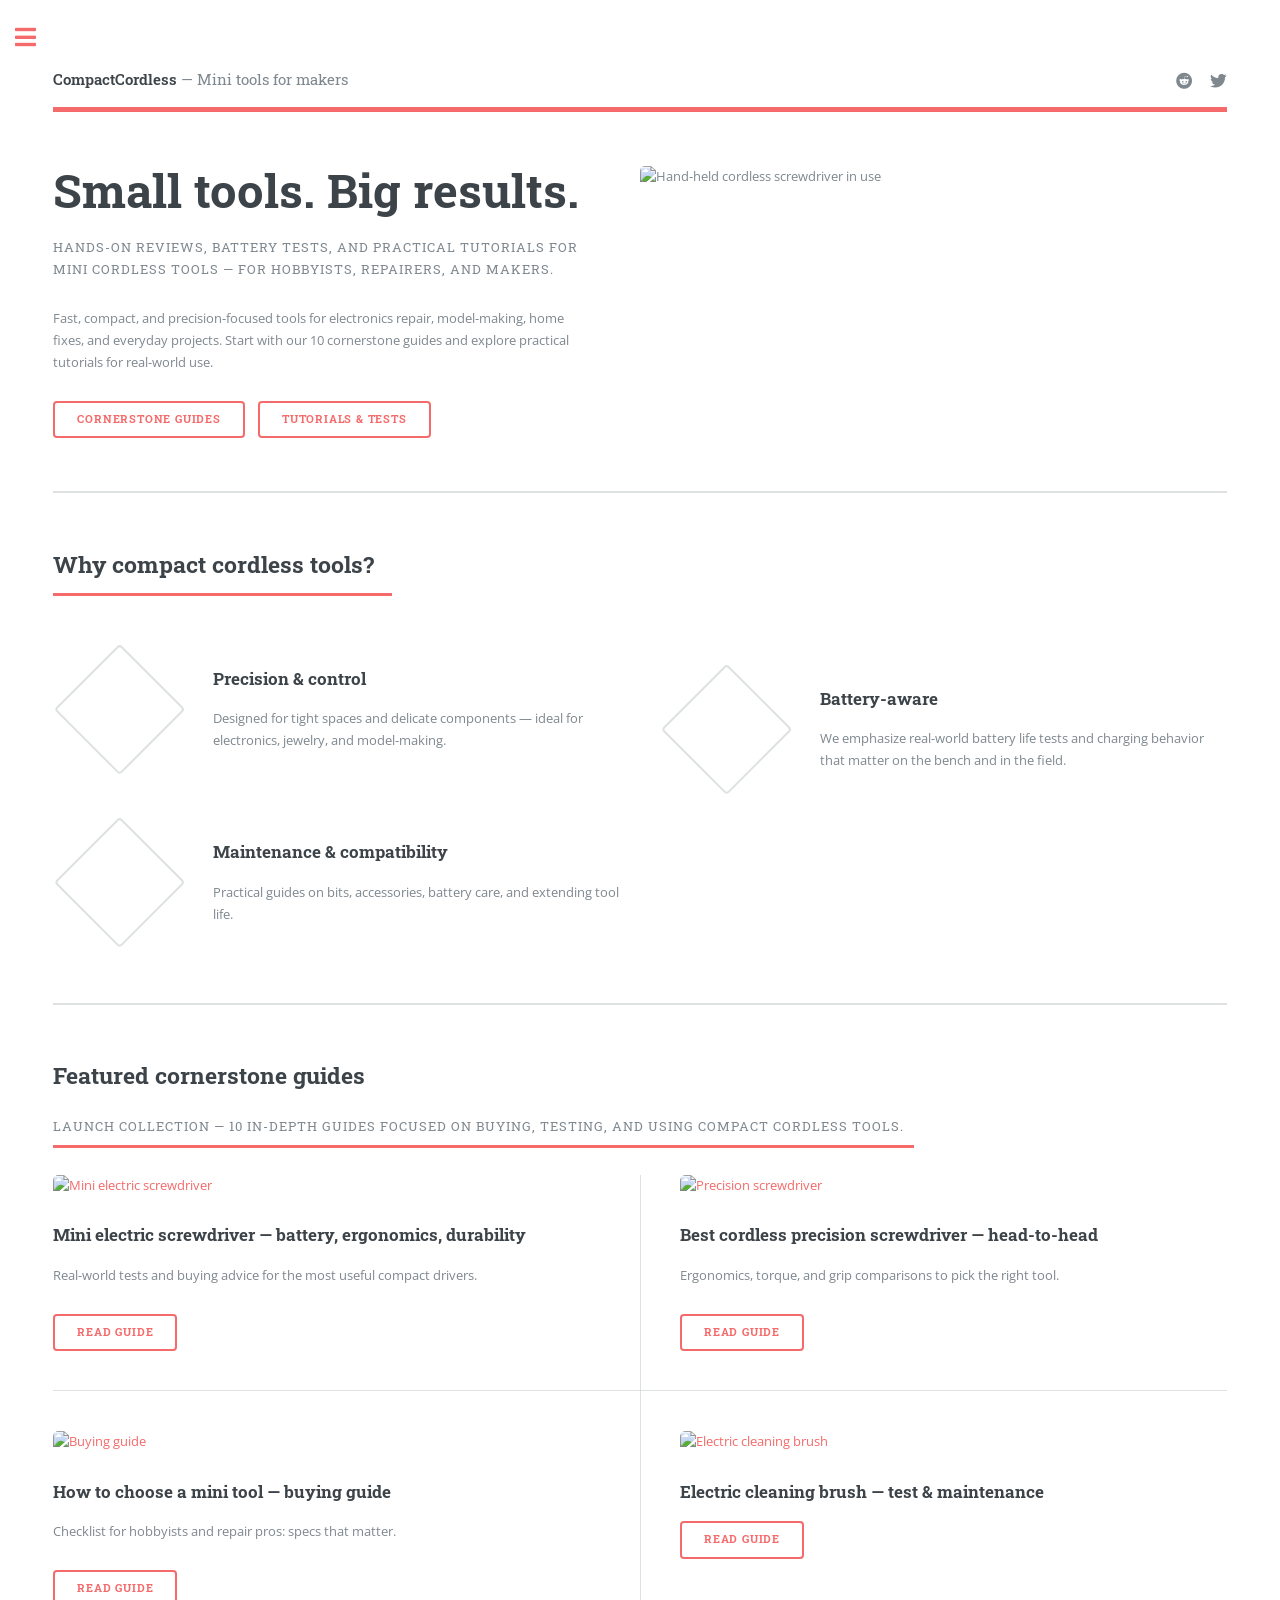
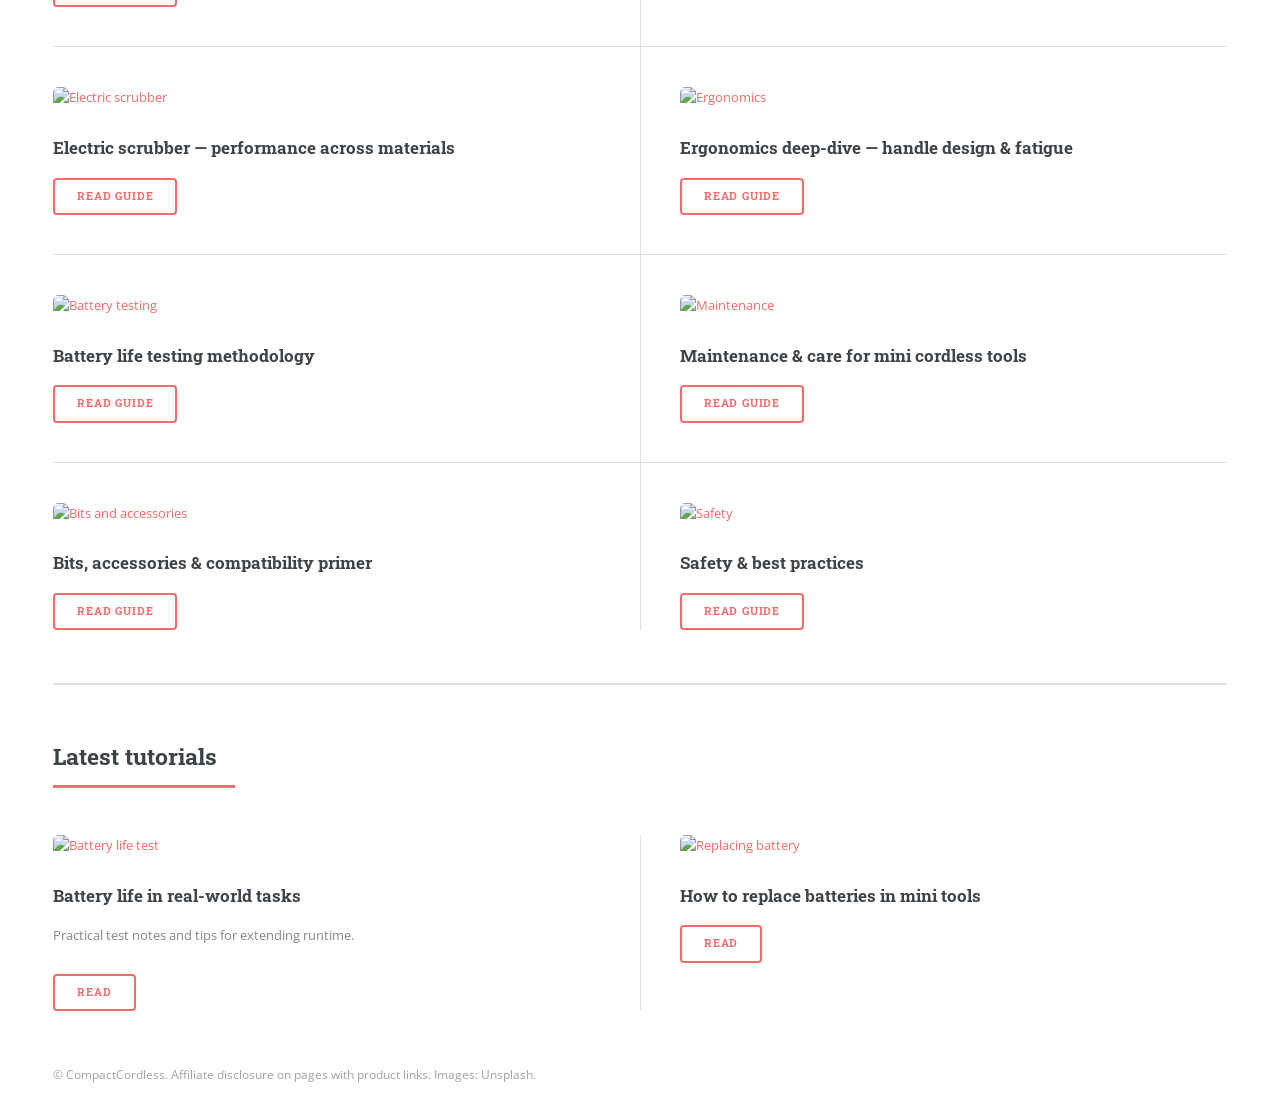
==== commit 12e0241e: "post build" ====
--- a/index.html
+++ b/index.html
@@ -1,252 +1,201 @@
-<!DOCTYPE HTML>
-<!--
-	Editorial by HTML5 UP
-	html5up.net | @ajlkn
-	Free for personal and commercial use under the CCA 3.0 license (html5up.net/license)
--->
-<html>
-	<head>
-		<title>Editorial by HTML5 UP</title>
-		<meta charset="utf-8" />
-		<meta name="viewport" content="width=device-width, initial-scale=1, user-scalable=no" />
-		<link rel="stylesheet" href="assets/css/main.css" />
-	</head>
-	<body class="is-preload">
-
-		<!-- Wrapper -->
-			<div id="wrapper">
-
-				<!-- Main -->
-					<div id="main">
-						<div class="inner">
-
-							<!-- Header -->
-								<header id="header">
-									<a href="index.html" class="logo"><strong>Editorial</strong> by HTML5 UP</a>
-									<ul class="icons">
-										<li><a href="#" class="icon brands fa-twitter"><span class="label">Twitter</span></a></li>
-										<li><a href="#" class="icon brands fa-facebook-f"><span class="label">Facebook</span></a></li>
-										<li><a href="#" class="icon brands fa-snapchat-ghost"><span class="label">Snapchat</span></a></li>
-										<li><a href="#" class="icon brands fa-instagram"><span class="label">Instagram</span></a></li>
-										<li><a href="#" class="icon brands fa-medium-m"><span class="label">Medium</span></a></li>
-									</ul>
-								</header>
-
-							<!-- Banner -->
-								<section id="banner">
-									<div class="content">
-										<header>
-											<h1>Hi, I’m Editorial<br />
-											by HTML5 UP</h1>
-											<p>A free and fully responsive site template</p>
-										</header>
-										<p>Aenean ornare velit lacus, ac varius enim ullamcorper eu. Proin aliquam facilisis ante interdum congue. Integer mollis, nisl amet convallis, porttitor magna ullamcorper, amet egestas mauris. Ut magna finibus nisi nec lacinia. Nam maximus erat id euismod egestas. Pellentesque sapien ac quam. Lorem ipsum dolor sit nullam.</p>
-										<ul class="actions">
-											<li><a href="#" class="button big">Learn More</a></li>
-										</ul>
-									</div>
-									<span class="image object">
-										<img src="images/pic10.jpg" alt="" />
-									</span>
-								</section>
-
-							<!-- Section -->
-								<section>
-									<header class="major">
-										<h2>Erat lacinia</h2>
-									</header>
-									<div class="features">
-										<article>
-											<span class="icon fa-gem"></span>
-											<div class="content">
-												<h3>Portitor ullamcorper</h3>
-												<p>Aenean ornare velit lacus, ac varius enim lorem ullamcorper dolore. Proin aliquam facilisis ante interdum. Sed nulla amet lorem feugiat tempus aliquam.</p>
-											</div>
-										</article>
-										<article>
-											<span class="icon solid fa-paper-plane"></span>
-											<div class="content">
-												<h3>Sapien veroeros</h3>
-												<p>Aenean ornare velit lacus, ac varius enim lorem ullamcorper dolore. Proin aliquam facilisis ante interdum. Sed nulla amet lorem feugiat tempus aliquam.</p>
-											</div>
-										</article>
-										<article>
-											<span class="icon solid fa-rocket"></span>
-											<div class="content">
-												<h3>Quam lorem ipsum</h3>
-												<p>Aenean ornare velit lacus, ac varius enim lorem ullamcorper dolore. Proin aliquam facilisis ante interdum. Sed nulla amet lorem feugiat tempus aliquam.</p>
-											</div>
-										</article>
-										<article>
-											<span class="icon solid fa-signal"></span>
-											<div class="content">
-												<h3>Sed magna finibus</h3>
-												<p>Aenean ornare velit lacus, ac varius enim lorem ullamcorper dolore. Proin aliquam facilisis ante interdum. Sed nulla amet lorem feugiat tempus aliquam.</p>
-											</div>
-										</article>
-									</div>
-								</section>
-
-							<!-- Section -->
-								<section>
-									<header class="major">
-										<h2>Ipsum sed dolor</h2>
-									</header>
-									<div class="posts">
-										<article>
-											<a href="#" class="image"><img src="images/pic01.jpg" alt="" /></a>
-											<h3>Interdum aenean</h3>
-											<p>Aenean ornare velit lacus, ac varius enim lorem ullamcorper dolore. Proin aliquam facilisis ante interdum. Sed nulla amet lorem feugiat tempus aliquam.</p>
-											<ul class="actions">
-												<li><a href="#" class="button">More</a></li>
-											</ul>
-										</article>
-										<article>
-											<a href="#" class="image"><img src="images/pic02.jpg" alt="" /></a>
-											<h3>Nulla amet dolore</h3>
-											<p>Aenean ornare velit lacus, ac varius enim lorem ullamcorper dolore. Proin aliquam facilisis ante interdum. Sed nulla amet lorem feugiat tempus aliquam.</p>
-											<ul class="actions">
-												<li><a href="#" class="button">More</a></li>
-											</ul>
-										</article>
-										<article>
-											<a href="#" class="image"><img src="images/pic03.jpg" alt="" /></a>
-											<h3>Tempus ullamcorper</h3>
-											<p>Aenean ornare velit lacus, ac varius enim lorem ullamcorper dolore. Proin aliquam facilisis ante interdum. Sed nulla amet lorem feugiat tempus aliquam.</p>
-											<ul class="actions">
-												<li><a href="#" class="button">More</a></li>
-											</ul>
-										</article>
-										<article>
-											<a href="#" class="image"><img src="images/pic04.jpg" alt="" /></a>
-											<h3>Sed etiam facilis</h3>
-											<p>Aenean ornare velit lacus, ac varius enim lorem ullamcorper dolore. Proin aliquam facilisis ante interdum. Sed nulla amet lorem feugiat tempus aliquam.</p>
-											<ul class="actions">
-												<li><a href="#" class="button">More</a></li>
-											</ul>
-										</article>
-										<article>
-											<a href="#" class="image"><img src="images/pic05.jpg" alt="" /></a>
-											<h3>Feugiat lorem aenean</h3>
-											<p>Aenean ornare velit lacus, ac varius enim lorem ullamcorper dolore. Proin aliquam facilisis ante interdum. Sed nulla amet lorem feugiat tempus aliquam.</p>
-											<ul class="actions">
-												<li><a href="#" class="button">More</a></li>
-											</ul>
-										</article>
-										<article>
-											<a href="#" class="image"><img src="images/pic06.jpg" alt="" /></a>
-											<h3>Amet varius aliquam</h3>
-											<p>Aenean ornare velit lacus, ac varius enim lorem ullamcorper dolore. Proin aliquam facilisis ante interdum. Sed nulla amet lorem feugiat tempus aliquam.</p>
-											<ul class="actions">
-												<li><a href="#" class="button">More</a></li>
-											</ul>
-										</article>
-									</div>
-								</section>
-
-						</div>
-					</div>
-
-				<!-- Sidebar -->
-					<div id="sidebar">
-						<div class="inner">
-
-							<!-- Search -->
-								<section id="search" class="alt">
-									<form method="post" action="#">
-										<input type="text" name="query" id="query" placeholder="Search" />
-									</form>
-								</section>
-
-							<!-- Menu -->
-								<nav id="menu">
-									<header class="major">
-										<h2>Menu</h2>
-									</header>
-									<ul>
-										<li><a href="index.html">Homepage</a></li>
-										<li><a href="generic.html">Generic</a></li>
-										<li><a href="elements.html">Elements</a></li>
-										<li>
-											<span class="opener">Submenu</span>
-											<ul>
-												<li><a href="#">Lorem Dolor</a></li>
-												<li><a href="#">Ipsum Adipiscing</a></li>
-												<li><a href="#">Tempus Magna</a></li>
-												<li><a href="#">Feugiat Veroeros</a></li>
-											</ul>
-										</li>
-										<li><a href="#">Etiam Dolore</a></li>
-										<li><a href="#">Adipiscing</a></li>
-										<li>
-											<span class="opener">Another Submenu</span>
-											<ul>
-												<li><a href="#">Lorem Dolor</a></li>
-												<li><a href="#">Ipsum Adipiscing</a></li>
-												<li><a href="#">Tempus Magna</a></li>
-												<li><a href="#">Feugiat Veroeros</a></li>
-											</ul>
-										</li>
-										<li><a href="#">Maximus Erat</a></li>
-										<li><a href="#">Sapien Mauris</a></li>
-										<li><a href="#">Amet Lacinia</a></li>
-									</ul>
-								</nav>
-
-							<!-- Section -->
-								<section>
-									<header class="major">
-										<h2>Ante interdum</h2>
-									</header>
-									<div class="mini-posts">
-										<article>
-											<a href="#" class="image"><img src="images/pic07.jpg" alt="" /></a>
-											<p>Aenean ornare velit lacus, ac varius enim lorem ullamcorper dolore aliquam.</p>
-										</article>
-										<article>
-											<a href="#" class="image"><img src="images/pic08.jpg" alt="" /></a>
-											<p>Aenean ornare velit lacus, ac varius enim lorem ullamcorper dolore aliquam.</p>
-										</article>
-										<article>
-											<a href="#" class="image"><img src="images/pic09.jpg" alt="" /></a>
-											<p>Aenean ornare velit lacus, ac varius enim lorem ullamcorper dolore aliquam.</p>
-										</article>
-									</div>
-									<ul class="actions">
-										<li><a href="#" class="button">More</a></li>
-									</ul>
-								</section>
-
-							<!-- Section -->
-								<section>
-									<header class="major">
-										<h2>Get in touch</h2>
-									</header>
-									<p>Sed varius enim lorem ullamcorper dolore aliquam aenean ornare velit lacus, ac varius enim lorem ullamcorper dolore. Proin sed aliquam facilisis ante interdum. Sed nulla amet lorem feugiat tempus aliquam.</p>
-									<ul class="contact">
-										<li class="icon solid fa-envelope"><a href="#">information@untitled.tld</a></li>
-										<li class="icon solid fa-phone">(000) 000-0000</li>
-										<li class="icon solid fa-home">1234 Somewhere Road #8254<br />
-										Nashville, TN 00000-0000</li>
-									</ul>
-								</section>
-
-							<!-- Footer -->
-								<footer id="footer">
-									<p class="copyright">&copy; Untitled. All rights reserved. Demo Images: <a href="https://unsplash.com">Unsplash</a>. Design: <a href="https://html5up.net">HTML5 UP</a>.</p>
-								</footer>
-
-						</div>
-					</div>
-
-			</div>
-
-		<!-- Scripts -->
-			<script src="assets/js/jquery.min.js"></script>
-			<script src="assets/js/browser.min.js"></script>
-			<script src="assets/js/breakpoints.min.js"></script>
-			<script src="assets/js/util.js"></script>
-			<script src="assets/js/main.js"></script>
-
-	</body>
+<!DOCTYPE HTML>
+<html>
+	<head>
+		<title>Compact Cordless Tools — Home</title>
+		<meta charset="utf-8" />
+		<meta name="viewport" content="width=device-width, initial-scale=1, user-scalable=no" />
+		<link rel="stylesheet" href="assets/css/main.css" />
+	</head>
+	<body class="is-preload">
+		<div id="wrapper">
+			<div id="main">
+				<div class="inner">
+					<header id="header">
+						<a href="index.html" class="logo"><strong>CompactCordless</strong> — Mini tools for makers</a>
+						<ul class="icons">
+							<li><a href="#" class="icon brands fa-reddit"><span class="label">Reddit</span></a></li>
+							<li><a href="#" class="icon brands fa-twitter"><span class="label">Twitter</span></a></li>
+						</ul>
+					</header>
+
+					<section id="banner">
+						<div class="content">
+							<header>
+								<h1>Small tools. Big results.</h1>
+								<p>Hands-on reviews, battery tests, and practical tutorials for mini cordless tools — for hobbyists, repairers, and makers.</p>
+							</header>
+							<p>Fast, compact, and precision-focused tools for electronics repair, model-making, home fixes, and everyday projects. Start with our 10 cornerstone guides and explore practical tutorials for real-world use.</p>
+							<ul class="actions">
+								<li><a href="cornerstones.html" class="button big">Cornerstone Guides</a></li>
+								<li><a href="tutorials.html" class="button">Tutorials &amp; Tests</a></li>
+							</ul>
+						</div>
+						<span class="image object">
+							<img src="https://images.unsplash.com/photo-1581091012184-7a86e5f1a4d6?auto=format&fit=crop&w=1200&q=80" alt="Hand-held cordless screwdriver in use" />
+						</span>
+					</section>
+
+					<section>
+						<header class="major">
+							<h2>Why compact cordless tools?</h2>
+						</header>
+						<div class="features">
+							<article>
+								<span class="icon fa-bolt"></span>
+								<div class="content">
+									<h3>Precision &amp; control</h3>
+									<p>Designed for tight spaces and delicate components — ideal for electronics, jewelry, and model-making.</p>
+								</div>
+							</article>
+							<article>
+								<span class="icon fa-battery-three-quarters"></span>
+								<div class="content">
+									<h3>Battery-aware</h3>
+									<p>We emphasize real-world battery life tests and charging behavior that matter on the bench and in the field.</p>
+								</div>
+							</article>
+							<article>
+								<span class="icon fa-cogs"></span>
+								<div class="content">
+									<h3>Maintenance &amp; compatibility</h3>
+									<p>Practical guides on bits, accessories, battery care, and extending tool life.</p>
+								</div>
+							</article>
+						</div>
+					</section>
+
+					<section>
+						<header class="major">
+							<h2>Featured cornerstone guides</h2>
+							<p>Launch collection — 10 in-depth guides focused on buying, testing, and using compact cordless tools.</p>
+						</header>
+						<div class="posts">
+							<!-- Teaser cards linking to anchors in cornerstones.html -->
+							<article>
+								<a href="cornerstones.html#cs-1" class="image"><img src="https://images.unsplash.com/photo-1581091012184-7a86e5f1a4d6?auto=format&fit=crop&w=800&q=60" alt="Mini electric screwdriver" /></a>
+								<h3>Mini electric screwdriver — battery, ergonomics, durability</h3>
+								<p>Real-world tests and buying advice for the most useful compact drivers.</p>
+								<ul class="actions"><li><a href="cornerstones.html#cs-1" class="button">Read guide</a></li></ul>
+							</article>
+
+							<article>
+								<a href="cornerstones.html#cs-2" class="image"><img src="https://images.unsplash.com/photo-1582746318046-1d8f0d2b5f66?auto=format&fit=crop&w=800&q=60" alt="Precision screwdriver" /></a>
+								<h3>Best cordless precision screwdriver — head-to-head</h3>
+								<p>Ergonomics, torque, and grip comparisons to pick the right tool.</p>
+								<ul class="actions"><li><a href="cornerstones.html#cs-2" class="button">Read guide</a></li></ul>
+							</article>
+
+							<article>
+								<a href="cornerstones.html#cs-3" class="image"><img src="https://images.unsplash.com/photo-1515879218367-8466d910aaa4?auto=format&fit=crop&w=800&q=60" alt="Buying guide" /></a>
+								<h3>How to choose a mini tool — buying guide</h3>
+								<p>Checklist for hobbyists and repair pros: specs that matter.</p>
+								<ul class="actions"><li><a href="cornerstones.html#cs-3" class="button">Read guide</a></li></ul>
+							</article>
+
+							<!-- more teasers: link to cornerstones anchors -->
+							<article>
+								<a href="cornerstones.html#cs-4" class="image"><img src="https://images.unsplash.com/photo-1545239351-1141bd82e8a6?auto=format&fit=crop&w=800&q=60" alt="Electric cleaning brush" /></a>
+								<h3>Electric cleaning brush — test & maintenance</h3>
+								<ul class="actions"><li><a href="cornerstones.html#cs-4" class="button">Read guide</a></li></ul>
+							</article>
+
+							<article>
+								<a href="cornerstones.html#cs-5" class="image"><img src="https://images.unsplash.com/photo-1587502536263-3e0b8b8e2f1c?auto=format&fit=crop&w=800&q=60" alt="Electric scrubber" /></a>
+								<h3>Electric scrubber — performance across materials</h3>
+								<ul class="actions"><li><a href="cornerstones.html#cs-5" class="button">Read guide</a></li></ul>
+							</article>
+
+							<article>
+								<a href="cornerstones.html#cs-6" class="image"><img src="https://images.unsplash.com/photo-1517130038641-67f0b2f5b62f?auto=format&fit=crop&w=800&q=60" alt="Ergonomics" /></a>
+								<h3>Ergonomics deep-dive — handle design & fatigue</h3>
+								<ul class="actions"><li><a href="cornerstones.html#cs-6" class="button">Read guide</a></li></ul>
+							</article>
+
+							<article>
+								<a href="cornerstones.html#cs-7" class="image"><img src="https://images.unsplash.com/photo-1518444020924-3f4f3f4d5f23?auto=format&fit=crop&w=800&q=60" alt="Battery testing" /></a>
+								<h3>Battery life testing methodology</h3>
+								<ul class="actions"><li><a href="cornerstones.html#cs-7" class="button">Read guide</a></li></ul>
+							</article>
+
+							<article>
+								<a href="cornerstones.html#cs-8" class="image"><img src="https://images.unsplash.com/photo-1606175550116-7d8f0f4eb7a2?auto=format&fit=crop&w=800&q=60" alt="Maintenance" /></a>
+								<h3>Maintenance &amp; care for mini cordless tools</h3>
+								<ul class="actions"><li><a href="cornerstones.html#cs-8" class="button">Read guide</a></li></ul>
+							</article>
+
+							<article>
+								<a href="cornerstones.html#cs-9" class="image"><img src="https://images.unsplash.com/photo-1519741494666-6243b4c7f8d6?auto=format&fit=crop&w=800&q=60" alt="Bits and accessories" /></a>
+								<h3>Bits, accessories &amp; compatibility primer</h3>
+								<ul class="actions"><li><a href="cornerstones.html#cs-9" class="button">Read guide</a></li></ul>
+							</article>
+
+							<article>
+								<a href="cornerstones.html#cs-10" class="image"><img src="https://images.unsplash.com/photo-1515876301604-0ec6f3b2c8f8?auto=format&fit=crop&w=800&q=60" alt="Safety" /></a>
+								<h3>Safety &amp; best practices</h3>
+								<ul class="actions"><li><a href="cornerstones.html#cs-10" class="button">Read guide</a></li></ul>
+							</article>
+						</div>
+					</section>
+
+					<section>
+						<header class="major">
+							<h2>Latest tutorials</h2>
+						</header>
+						<div class="posts">
+							<article>
+								<a href="tutorials.html#lt-1" class="image"><img src="https://images.unsplash.com/photo-1545235617-1a1a6a4a9b1b?auto=format&fit=crop&w=800&q=60" alt="Battery life test" /></a>
+								<h3>Battery life in real-world tasks</h3>
+								<p>Practical test notes and tips for extending runtime.</p>
+								<ul class="actions"><li><a href="tutorials.html#lt-1" class="button">Read</a></li></ul>
+							</article>
+							<article>
+								<a href="tutorials.html#lt-2" class="image"><img src="https://images.unsplash.com/photo-1581093588401-2d9f72f1f0a9?auto=format&fit=crop&w=800&q=60" alt="Replacing battery" /></a>
+								<h3>How to replace batteries in mini tools</h3>
+								<ul class="actions"><li><a href="tutorials.html#lt-2" class="button">Read</a></li></ul>
+							</article>
+						</div>
+					</section>
+
+					<footer id="footer">
+						<p class="copyright">&copy; CompactCordless. Affiliate disclosure on pages with product links. Images: Unsplash.</p>
+					</footer>
+				</div>
+			</div>
+
+			<div id="sidebar">
+				<div class="inner">
+					<section id="search" class="alt">
+						<form method="get" action="#">
+							<input type="text" name="query" id="query" placeholder="Search guides &amp; tutorials" />
+						</form>
+					</section>
+
+					<nav id="menu">
+						<header class="major"><h2>Menu</h2></header>
+						<ul>
+							<li><a href="index.html">Home</a></li>
+							<li><a href="cornerstones.html">Cornerstone Guides</a></li>
+							<li><a href="tutorials.html">Tutorials &amp; Long-tail</a></li>
+							<li><a href="about.html">About / Disclosure</a></li>
+						</ul>
+					</nav>
+
+					<section>
+						<header class="major"><h2>Get in touch</h2></header>
+						<p>Questions, contributions, or partner inquiries — see About for contact details.</p>
+					</section>
+
+					<footer id="footer">
+						<p class="copyright">&copy; CompactCordless. Design based on HTML5 UP template.</p>
+					</footer>
+				</div>
+			</div>
+		</div>
+
+		<script src="assets/js/jquery.min.js"></script>
+		<script src="assets/js/browser.min.js"></script>
+		<script src="assets/js/breakpoints.min.js"></script>
+		<script src="assets/js/util.js"></script>
+		<script src="assets/js/main.js"></script>
+	</body>
 </html>
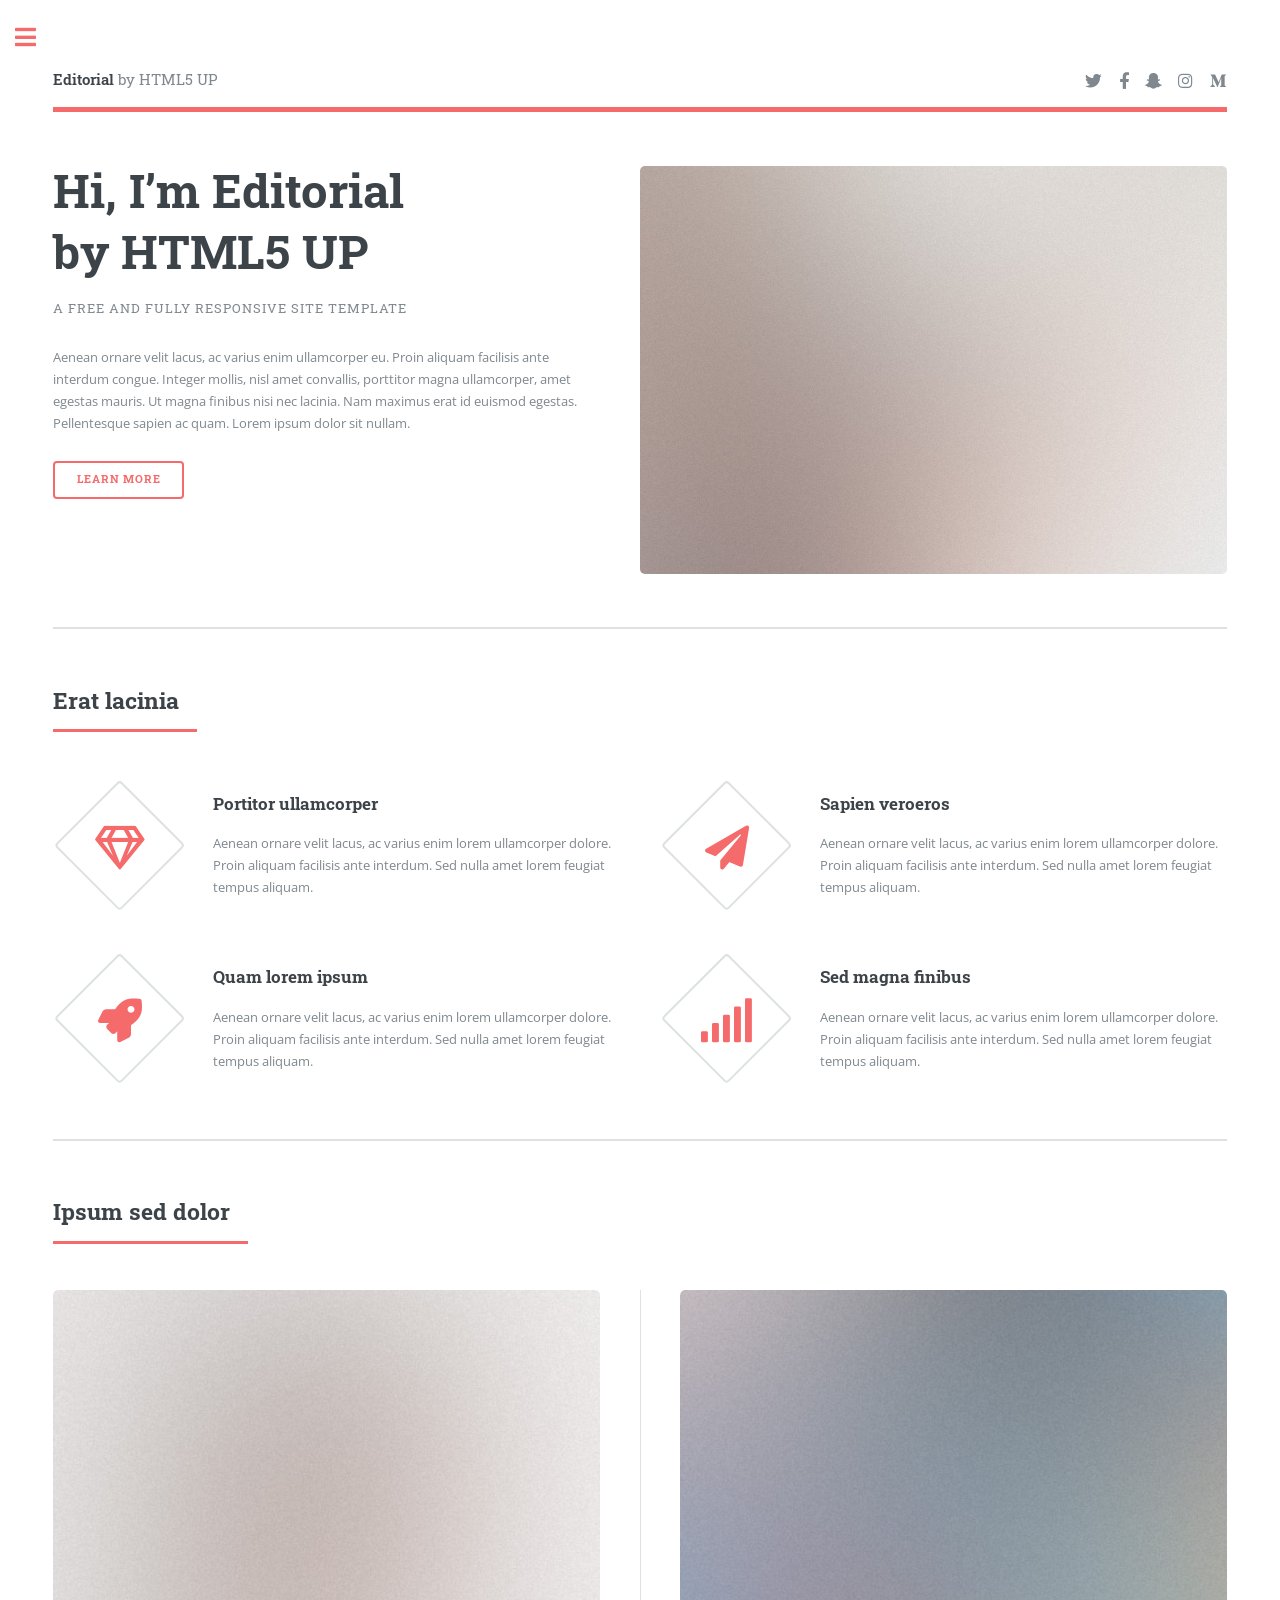
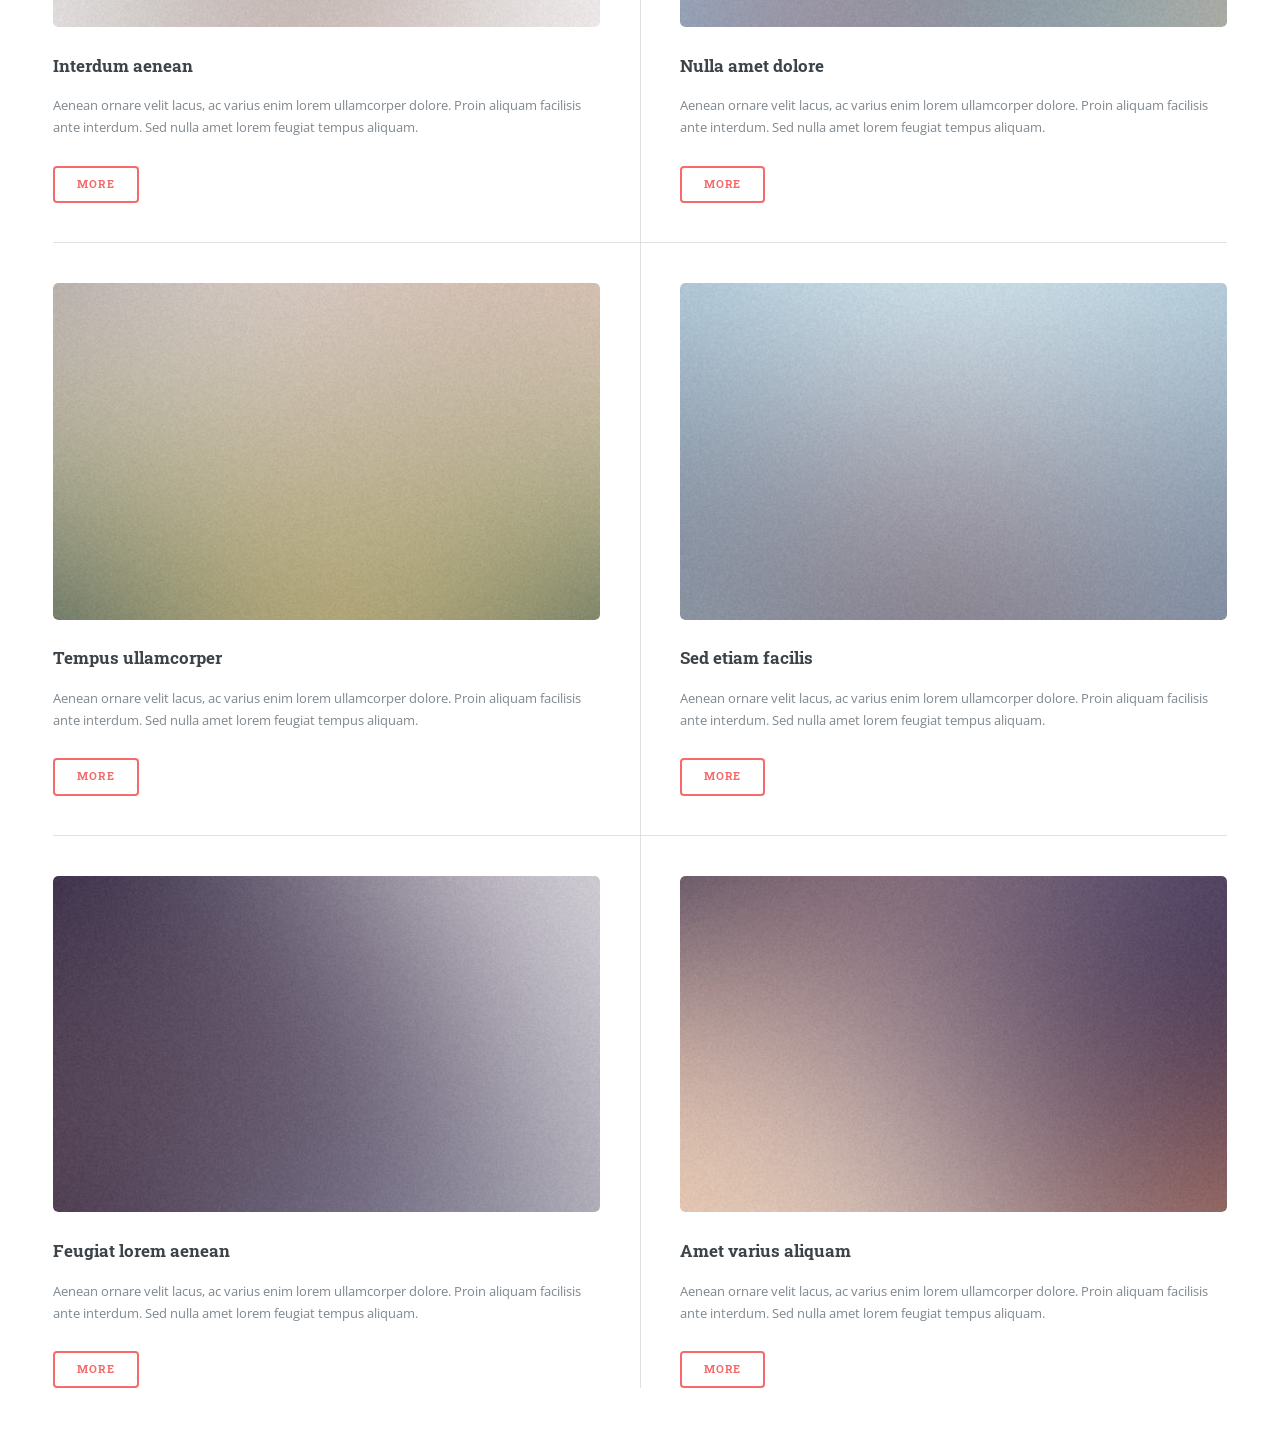
==== commit 709ad21d: "Initial commit: pre-config" ====
--- a/index.html
+++ b/index.html
@@ -1,201 +1,252 @@
-<!DOCTYPE HTML>
-<html>
-	<head>
-		<title>Compact Cordless Tools — Home</title>
-		<meta charset="utf-8" />
-		<meta name="viewport" content="width=device-width, initial-scale=1, user-scalable=no" />
-		<link rel="stylesheet" href="assets/css/main.css" />
-	</head>
-	<body class="is-preload">
-		<div id="wrapper">
-			<div id="main">
-				<div class="inner">
-					<header id="header">
-						<a href="index.html" class="logo"><strong>CompactCordless</strong> — Mini tools for makers</a>
-						<ul class="icons">
-							<li><a href="#" class="icon brands fa-reddit"><span class="label">Reddit</span></a></li>
-							<li><a href="#" class="icon brands fa-twitter"><span class="label">Twitter</span></a></li>
-						</ul>
-					</header>
-
-					<section id="banner">
-						<div class="content">
-							<header>
-								<h1>Small tools. Big results.</h1>
-								<p>Hands-on reviews, battery tests, and practical tutorials for mini cordless tools — for hobbyists, repairers, and makers.</p>
-							</header>
-							<p>Fast, compact, and precision-focused tools for electronics repair, model-making, home fixes, and everyday projects. Start with our 10 cornerstone guides and explore practical tutorials for real-world use.</p>
-							<ul class="actions">
-								<li><a href="cornerstones.html" class="button big">Cornerstone Guides</a></li>
-								<li><a href="tutorials.html" class="button">Tutorials &amp; Tests</a></li>
-							</ul>
-						</div>
-						<span class="image object">
-							<img src="https://images.unsplash.com/photo-1581091012184-7a86e5f1a4d6?auto=format&fit=crop&w=1200&q=80" alt="Hand-held cordless screwdriver in use" />
-						</span>
-					</section>
-
-					<section>
-						<header class="major">
-							<h2>Why compact cordless tools?</h2>
-						</header>
-						<div class="features">
-							<article>
-								<span class="icon fa-bolt"></span>
-								<div class="content">
-									<h3>Precision &amp; control</h3>
-									<p>Designed for tight spaces and delicate components — ideal for electronics, jewelry, and model-making.</p>
-								</div>
-							</article>
-							<article>
-								<span class="icon fa-battery-three-quarters"></span>
-								<div class="content">
-									<h3>Battery-aware</h3>
-									<p>We emphasize real-world battery life tests and charging behavior that matter on the bench and in the field.</p>
-								</div>
-							</article>
-							<article>
-								<span class="icon fa-cogs"></span>
-								<div class="content">
-									<h3>Maintenance &amp; compatibility</h3>
-									<p>Practical guides on bits, accessories, battery care, and extending tool life.</p>
-								</div>
-							</article>
-						</div>
-					</section>
-
-					<section>
-						<header class="major">
-							<h2>Featured cornerstone guides</h2>
-							<p>Launch collection — 10 in-depth guides focused on buying, testing, and using compact cordless tools.</p>
-						</header>
-						<div class="posts">
-							<!-- Teaser cards linking to anchors in cornerstones.html -->
-							<article>
-								<a href="cornerstones.html#cs-1" class="image"><img src="https://images.unsplash.com/photo-1581091012184-7a86e5f1a4d6?auto=format&fit=crop&w=800&q=60" alt="Mini electric screwdriver" /></a>
-								<h3>Mini electric screwdriver — battery, ergonomics, durability</h3>
-								<p>Real-world tests and buying advice for the most useful compact drivers.</p>
-								<ul class="actions"><li><a href="cornerstones.html#cs-1" class="button">Read guide</a></li></ul>
-							</article>
-
-							<article>
-								<a href="cornerstones.html#cs-2" class="image"><img src="https://images.unsplash.com/photo-1582746318046-1d8f0d2b5f66?auto=format&fit=crop&w=800&q=60" alt="Precision screwdriver" /></a>
-								<h3>Best cordless precision screwdriver — head-to-head</h3>
-								<p>Ergonomics, torque, and grip comparisons to pick the right tool.</p>
-								<ul class="actions"><li><a href="cornerstones.html#cs-2" class="button">Read guide</a></li></ul>
-							</article>
-
-							<article>
-								<a href="cornerstones.html#cs-3" class="image"><img src="https://images.unsplash.com/photo-1515879218367-8466d910aaa4?auto=format&fit=crop&w=800&q=60" alt="Buying guide" /></a>
-								<h3>How to choose a mini tool — buying guide</h3>
-								<p>Checklist for hobbyists and repair pros: specs that matter.</p>
-								<ul class="actions"><li><a href="cornerstones.html#cs-3" class="button">Read guide</a></li></ul>
-							</article>
-
-							<!-- more teasers: link to cornerstones anchors -->
-							<article>
-								<a href="cornerstones.html#cs-4" class="image"><img src="https://images.unsplash.com/photo-1545239351-1141bd82e8a6?auto=format&fit=crop&w=800&q=60" alt="Electric cleaning brush" /></a>
-								<h3>Electric cleaning brush — test & maintenance</h3>
-								<ul class="actions"><li><a href="cornerstones.html#cs-4" class="button">Read guide</a></li></ul>
-							</article>
-
-							<article>
-								<a href="cornerstones.html#cs-5" class="image"><img src="https://images.unsplash.com/photo-1587502536263-3e0b8b8e2f1c?auto=format&fit=crop&w=800&q=60" alt="Electric scrubber" /></a>
-								<h3>Electric scrubber — performance across materials</h3>
-								<ul class="actions"><li><a href="cornerstones.html#cs-5" class="button">Read guide</a></li></ul>
-							</article>
-
-							<article>
-								<a href="cornerstones.html#cs-6" class="image"><img src="https://images.unsplash.com/photo-1517130038641-67f0b2f5b62f?auto=format&fit=crop&w=800&q=60" alt="Ergonomics" /></a>
-								<h3>Ergonomics deep-dive — handle design & fatigue</h3>
-								<ul class="actions"><li><a href="cornerstones.html#cs-6" class="button">Read guide</a></li></ul>
-							</article>
-
-							<article>
-								<a href="cornerstones.html#cs-7" class="image"><img src="https://images.unsplash.com/photo-1518444020924-3f4f3f4d5f23?auto=format&fit=crop&w=800&q=60" alt="Battery testing" /></a>
-								<h3>Battery life testing methodology</h3>
-								<ul class="actions"><li><a href="cornerstones.html#cs-7" class="button">Read guide</a></li></ul>
-							</article>
-
-							<article>
-								<a href="cornerstones.html#cs-8" class="image"><img src="https://images.unsplash.com/photo-1606175550116-7d8f0f4eb7a2?auto=format&fit=crop&w=800&q=60" alt="Maintenance" /></a>
-								<h3>Maintenance &amp; care for mini cordless tools</h3>
-								<ul class="actions"><li><a href="cornerstones.html#cs-8" class="button">Read guide</a></li></ul>
-							</article>
-
-							<article>
-								<a href="cornerstones.html#cs-9" class="image"><img src="https://images.unsplash.com/photo-1519741494666-6243b4c7f8d6?auto=format&fit=crop&w=800&q=60" alt="Bits and accessories" /></a>
-								<h3>Bits, accessories &amp; compatibility primer</h3>
-								<ul class="actions"><li><a href="cornerstones.html#cs-9" class="button">Read guide</a></li></ul>
-							</article>
-
-							<article>
-								<a href="cornerstones.html#cs-10" class="image"><img src="https://images.unsplash.com/photo-1515876301604-0ec6f3b2c8f8?auto=format&fit=crop&w=800&q=60" alt="Safety" /></a>
-								<h3>Safety &amp; best practices</h3>
-								<ul class="actions"><li><a href="cornerstones.html#cs-10" class="button">Read guide</a></li></ul>
-							</article>
-						</div>
-					</section>
-
-					<section>
-						<header class="major">
-							<h2>Latest tutorials</h2>
-						</header>
-						<div class="posts">
-							<article>
-								<a href="tutorials.html#lt-1" class="image"><img src="https://images.unsplash.com/photo-1545235617-1a1a6a4a9b1b?auto=format&fit=crop&w=800&q=60" alt="Battery life test" /></a>
-								<h3>Battery life in real-world tasks</h3>
-								<p>Practical test notes and tips for extending runtime.</p>
-								<ul class="actions"><li><a href="tutorials.html#lt-1" class="button">Read</a></li></ul>
-							</article>
-							<article>
-								<a href="tutorials.html#lt-2" class="image"><img src="https://images.unsplash.com/photo-1581093588401-2d9f72f1f0a9?auto=format&fit=crop&w=800&q=60" alt="Replacing battery" /></a>
-								<h3>How to replace batteries in mini tools</h3>
-								<ul class="actions"><li><a href="tutorials.html#lt-2" class="button">Read</a></li></ul>
-							</article>
-						</div>
-					</section>
-
-					<footer id="footer">
-						<p class="copyright">&copy; CompactCordless. Affiliate disclosure on pages with product links. Images: Unsplash.</p>
-					</footer>
-				</div>
-			</div>
-
-			<div id="sidebar">
-				<div class="inner">
-					<section id="search" class="alt">
-						<form method="get" action="#">
-							<input type="text" name="query" id="query" placeholder="Search guides &amp; tutorials" />
-						</form>
-					</section>
-
-					<nav id="menu">
-						<header class="major"><h2>Menu</h2></header>
-						<ul>
-							<li><a href="index.html">Home</a></li>
-							<li><a href="cornerstones.html">Cornerstone Guides</a></li>
-							<li><a href="tutorials.html">Tutorials &amp; Long-tail</a></li>
-							<li><a href="about.html">About / Disclosure</a></li>
-						</ul>
-					</nav>
-
-					<section>
-						<header class="major"><h2>Get in touch</h2></header>
-						<p>Questions, contributions, or partner inquiries — see About for contact details.</p>
-					</section>
-
-					<footer id="footer">
-						<p class="copyright">&copy; CompactCordless. Design based on HTML5 UP template.</p>
-					</footer>
-				</div>
-			</div>
-		</div>
-
-		<script src="assets/js/jquery.min.js"></script>
-		<script src="assets/js/browser.min.js"></script>
-		<script src="assets/js/breakpoints.min.js"></script>
-		<script src="assets/js/util.js"></script>
-		<script src="assets/js/main.js"></script>
-	</body>
+<!DOCTYPE HTML>
+<!--
+	Editorial by HTML5 UP
+	html5up.net | @ajlkn
+	Free for personal and commercial use under the CCA 3.0 license (html5up.net/license)
+-->
+<html>
+	<head>
+		<title>Editorial by HTML5 UP</title>
+		<meta charset="utf-8" />
+		<meta name="viewport" content="width=device-width, initial-scale=1, user-scalable=no" />
+		<link rel="stylesheet" href="assets/css/main.css" />
+	</head>
+	<body class="is-preload">
+
+		<!-- Wrapper -->
+			<div id="wrapper">
+
+				<!-- Main -->
+					<div id="main">
+						<div class="inner">
+
+							<!-- Header -->
+								<header id="header">
+									<a href="index.html" class="logo"><strong>Editorial</strong> by HTML5 UP</a>
+									<ul class="icons">
+										<li><a href="#" class="icon brands fa-twitter"><span class="label">Twitter</span></a></li>
+										<li><a href="#" class="icon brands fa-facebook-f"><span class="label">Facebook</span></a></li>
+										<li><a href="#" class="icon brands fa-snapchat-ghost"><span class="label">Snapchat</span></a></li>
+										<li><a href="#" class="icon brands fa-instagram"><span class="label">Instagram</span></a></li>
+										<li><a href="#" class="icon brands fa-medium-m"><span class="label">Medium</span></a></li>
+									</ul>
+								</header>
+
+							<!-- Banner -->
+								<section id="banner">
+									<div class="content">
+										<header>
+											<h1>Hi, I’m Editorial<br />
+											by HTML5 UP</h1>
+											<p>A free and fully responsive site template</p>
+										</header>
+										<p>Aenean ornare velit lacus, ac varius enim ullamcorper eu. Proin aliquam facilisis ante interdum congue. Integer mollis, nisl amet convallis, porttitor magna ullamcorper, amet egestas mauris. Ut magna finibus nisi nec lacinia. Nam maximus erat id euismod egestas. Pellentesque sapien ac quam. Lorem ipsum dolor sit nullam.</p>
+										<ul class="actions">
+											<li><a href="#" class="button big">Learn More</a></li>
+										</ul>
+									</div>
+									<span class="image object">
+										<img src="images/pic10.jpg" alt="" />
+									</span>
+								</section>
+
+							<!-- Section -->
+								<section>
+									<header class="major">
+										<h2>Erat lacinia</h2>
+									</header>
+									<div class="features">
+										<article>
+											<span class="icon fa-gem"></span>
+											<div class="content">
+												<h3>Portitor ullamcorper</h3>
+												<p>Aenean ornare velit lacus, ac varius enim lorem ullamcorper dolore. Proin aliquam facilisis ante interdum. Sed nulla amet lorem feugiat tempus aliquam.</p>
+											</div>
+										</article>
+										<article>
+											<span class="icon solid fa-paper-plane"></span>
+											<div class="content">
+												<h3>Sapien veroeros</h3>
+												<p>Aenean ornare velit lacus, ac varius enim lorem ullamcorper dolore. Proin aliquam facilisis ante interdum. Sed nulla amet lorem feugiat tempus aliquam.</p>
+											</div>
+										</article>
+										<article>
+											<span class="icon solid fa-rocket"></span>
+											<div class="content">
+												<h3>Quam lorem ipsum</h3>
+												<p>Aenean ornare velit lacus, ac varius enim lorem ullamcorper dolore. Proin aliquam facilisis ante interdum. Sed nulla amet lorem feugiat tempus aliquam.</p>
+											</div>
+										</article>
+										<article>
+											<span class="icon solid fa-signal"></span>
+											<div class="content">
+												<h3>Sed magna finibus</h3>
+												<p>Aenean ornare velit lacus, ac varius enim lorem ullamcorper dolore. Proin aliquam facilisis ante interdum. Sed nulla amet lorem feugiat tempus aliquam.</p>
+											</div>
+										</article>
+									</div>
+								</section>
+
+							<!-- Section -->
+								<section>
+									<header class="major">
+										<h2>Ipsum sed dolor</h2>
+									</header>
+									<div class="posts">
+										<article>
+											<a href="#" class="image"><img src="images/pic01.jpg" alt="" /></a>
+											<h3>Interdum aenean</h3>
+											<p>Aenean ornare velit lacus, ac varius enim lorem ullamcorper dolore. Proin aliquam facilisis ante interdum. Sed nulla amet lorem feugiat tempus aliquam.</p>
+											<ul class="actions">
+												<li><a href="#" class="button">More</a></li>
+											</ul>
+										</article>
+										<article>
+											<a href="#" class="image"><img src="images/pic02.jpg" alt="" /></a>
+											<h3>Nulla amet dolore</h3>
+											<p>Aenean ornare velit lacus, ac varius enim lorem ullamcorper dolore. Proin aliquam facilisis ante interdum. Sed nulla amet lorem feugiat tempus aliquam.</p>
+											<ul class="actions">
+												<li><a href="#" class="button">More</a></li>
+											</ul>
+										</article>
+										<article>
+											<a href="#" class="image"><img src="images/pic03.jpg" alt="" /></a>
+											<h3>Tempus ullamcorper</h3>
+											<p>Aenean ornare velit lacus, ac varius enim lorem ullamcorper dolore. Proin aliquam facilisis ante interdum. Sed nulla amet lorem feugiat tempus aliquam.</p>
+											<ul class="actions">
+												<li><a href="#" class="button">More</a></li>
+											</ul>
+										</article>
+										<article>
+											<a href="#" class="image"><img src="images/pic04.jpg" alt="" /></a>
+											<h3>Sed etiam facilis</h3>
+											<p>Aenean ornare velit lacus, ac varius enim lorem ullamcorper dolore. Proin aliquam facilisis ante interdum. Sed nulla amet lorem feugiat tempus aliquam.</p>
+											<ul class="actions">
+												<li><a href="#" class="button">More</a></li>
+											</ul>
+										</article>
+										<article>
+											<a href="#" class="image"><img src="images/pic05.jpg" alt="" /></a>
+											<h3>Feugiat lorem aenean</h3>
+											<p>Aenean ornare velit lacus, ac varius enim lorem ullamcorper dolore. Proin aliquam facilisis ante interdum. Sed nulla amet lorem feugiat tempus aliquam.</p>
+											<ul class="actions">
+												<li><a href="#" class="button">More</a></li>
+											</ul>
+										</article>
+										<article>
+											<a href="#" class="image"><img src="images/pic06.jpg" alt="" /></a>
+											<h3>Amet varius aliquam</h3>
+											<p>Aenean ornare velit lacus, ac varius enim lorem ullamcorper dolore. Proin aliquam facilisis ante interdum. Sed nulla amet lorem feugiat tempus aliquam.</p>
+											<ul class="actions">
+												<li><a href="#" class="button">More</a></li>
+											</ul>
+										</article>
+									</div>
+								</section>
+
+						</div>
+					</div>
+
+				<!-- Sidebar -->
+					<div id="sidebar">
+						<div class="inner">
+
+							<!-- Search -->
+								<section id="search" class="alt">
+									<form method="post" action="#">
+										<input type="text" name="query" id="query" placeholder="Search" />
+									</form>
+								</section>
+
+							<!-- Menu -->
+								<nav id="menu">
+									<header class="major">
+										<h2>Menu</h2>
+									</header>
+									<ul>
+										<li><a href="index.html">Homepage</a></li>
+										<li><a href="generic.html">Generic</a></li>
+										<li><a href="elements.html">Elements</a></li>
+										<li>
+											<span class="opener">Submenu</span>
+											<ul>
+												<li><a href="#">Lorem Dolor</a></li>
+												<li><a href="#">Ipsum Adipiscing</a></li>
+												<li><a href="#">Tempus Magna</a></li>
+												<li><a href="#">Feugiat Veroeros</a></li>
+											</ul>
+										</li>
+										<li><a href="#">Etiam Dolore</a></li>
+										<li><a href="#">Adipiscing</a></li>
+										<li>
+											<span class="opener">Another Submenu</span>
+											<ul>
+												<li><a href="#">Lorem Dolor</a></li>
+												<li><a href="#">Ipsum Adipiscing</a></li>
+												<li><a href="#">Tempus Magna</a></li>
+												<li><a href="#">Feugiat Veroeros</a></li>
+											</ul>
+										</li>
+										<li><a href="#">Maximus Erat</a></li>
+										<li><a href="#">Sapien Mauris</a></li>
+										<li><a href="#">Amet Lacinia</a></li>
+									</ul>
+								</nav>
+
+							<!-- Section -->
+								<section>
+									<header class="major">
+										<h2>Ante interdum</h2>
+									</header>
+									<div class="mini-posts">
+										<article>
+											<a href="#" class="image"><img src="images/pic07.jpg" alt="" /></a>
+											<p>Aenean ornare velit lacus, ac varius enim lorem ullamcorper dolore aliquam.</p>
+										</article>
+										<article>
+											<a href="#" class="image"><img src="images/pic08.jpg" alt="" /></a>
+											<p>Aenean ornare velit lacus, ac varius enim lorem ullamcorper dolore aliquam.</p>
+										</article>
+										<article>
+											<a href="#" class="image"><img src="images/pic09.jpg" alt="" /></a>
+											<p>Aenean ornare velit lacus, ac varius enim lorem ullamcorper dolore aliquam.</p>
+										</article>
+									</div>
+									<ul class="actions">
+										<li><a href="#" class="button">More</a></li>
+									</ul>
+								</section>
+
+							<!-- Section -->
+								<section>
+									<header class="major">
+										<h2>Get in touch</h2>
+									</header>
+									<p>Sed varius enim lorem ullamcorper dolore aliquam aenean ornare velit lacus, ac varius enim lorem ullamcorper dolore. Proin sed aliquam facilisis ante interdum. Sed nulla amet lorem feugiat tempus aliquam.</p>
+									<ul class="contact">
+										<li class="icon solid fa-envelope"><a href="#">information@untitled.tld</a></li>
+										<li class="icon solid fa-phone">(000) 000-0000</li>
+										<li class="icon solid fa-home">1234 Somewhere Road #8254<br />
+										Nashville, TN 00000-0000</li>
+									</ul>
+								</section>
+
+							<!-- Footer -->
+								<footer id="footer">
+									<p class="copyright">&copy; Untitled. All rights reserved. Demo Images: <a href="https://unsplash.com">Unsplash</a>. Design: <a href="https://html5up.net">HTML5 UP</a>.</p>
+								</footer>
+
+						</div>
+					</div>
+
+			</div>
+
+		<!-- Scripts -->
+			<script src="assets/js/jquery.min.js"></script>
+			<script src="assets/js/browser.min.js"></script>
+			<script src="assets/js/breakpoints.min.js"></script>
+			<script src="assets/js/util.js"></script>
+			<script src="assets/js/main.js"></script>
+
+	</body>
 </html>
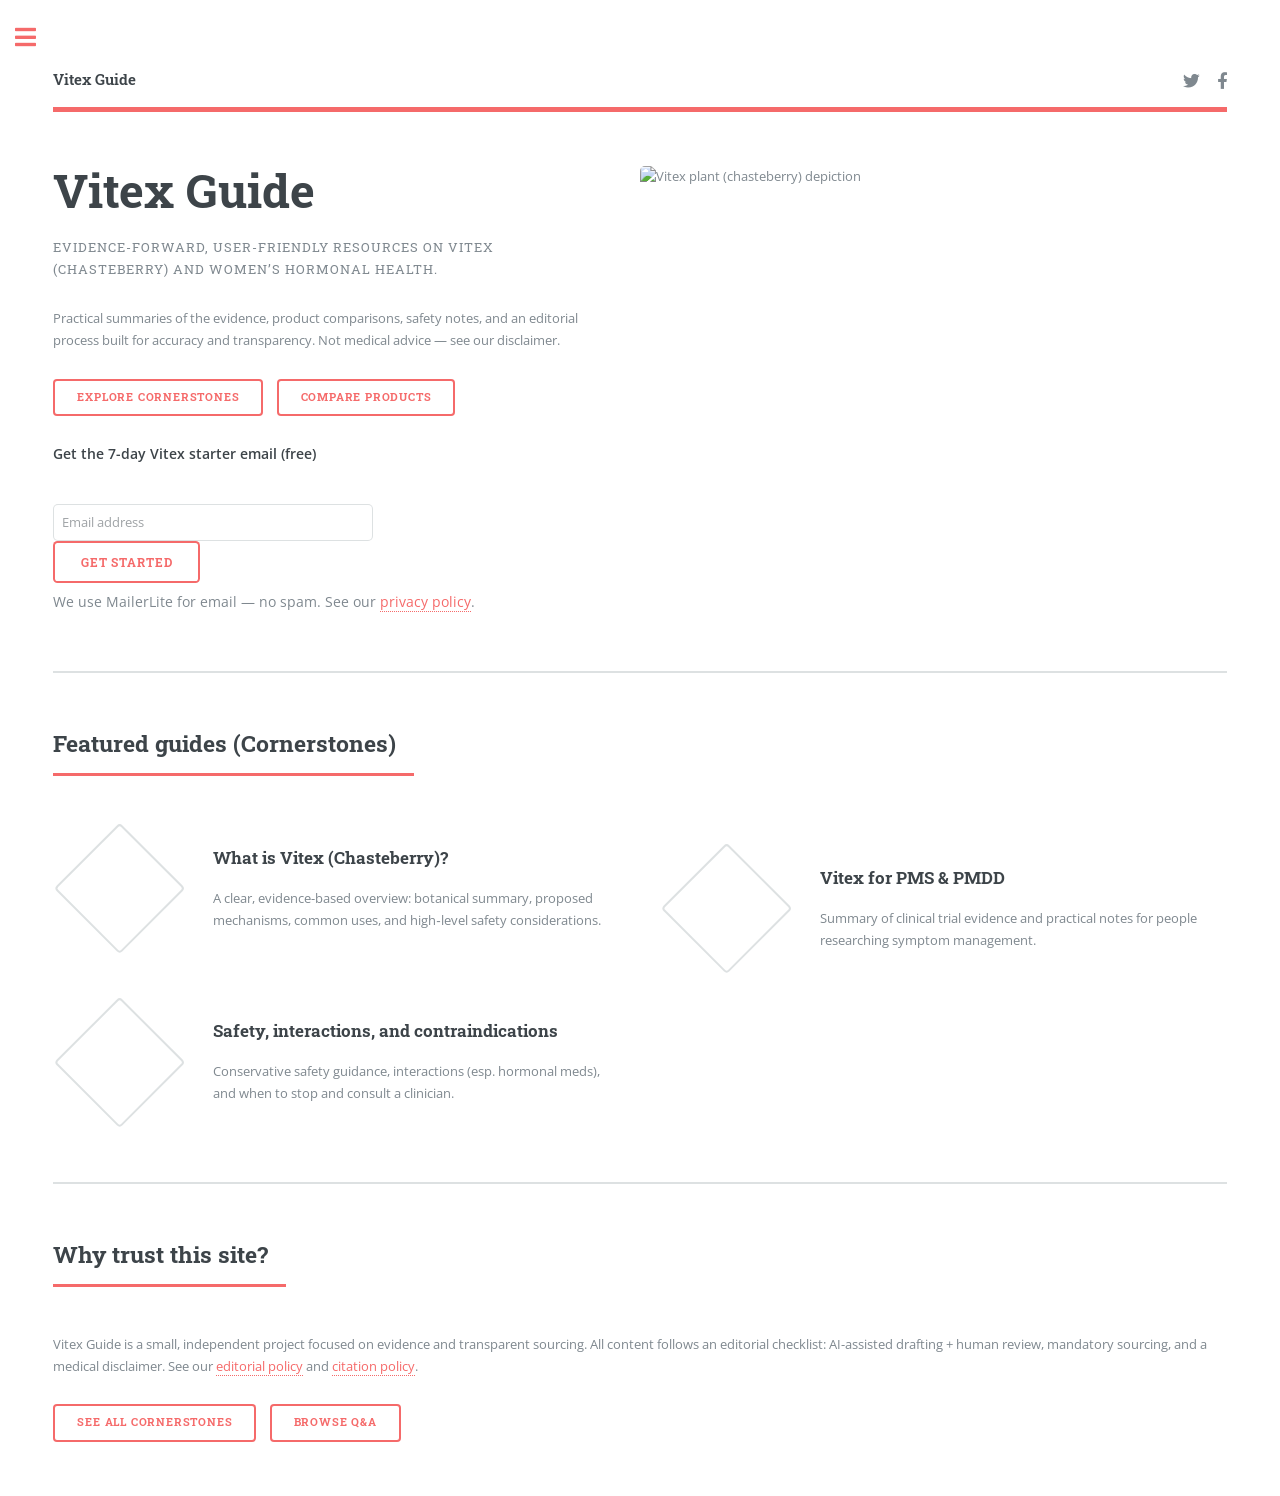
==== commit d7d7d632: "post build" ====
--- a/index.html
+++ b/index.html
@@ -1,252 +1,123 @@
-<!DOCTYPE HTML>
-<!--
-	Editorial by HTML5 UP
-	html5up.net | @ajlkn
-	Free for personal and commercial use under the CCA 3.0 license (html5up.net/license)
--->
-<html>
-	<head>
-		<title>Editorial by HTML5 UP</title>
-		<meta charset="utf-8" />
-		<meta name="viewport" content="width=device-width, initial-scale=1, user-scalable=no" />
-		<link rel="stylesheet" href="assets/css/main.css" />
-	</head>
-	<body class="is-preload">
-
-		<!-- Wrapper -->
-			<div id="wrapper">
-
-				<!-- Main -->
-					<div id="main">
-						<div class="inner">
-
-							<!-- Header -->
-								<header id="header">
-									<a href="index.html" class="logo"><strong>Editorial</strong> by HTML5 UP</a>
-									<ul class="icons">
-										<li><a href="#" class="icon brands fa-twitter"><span class="label">Twitter</span></a></li>
-										<li><a href="#" class="icon brands fa-facebook-f"><span class="label">Facebook</span></a></li>
-										<li><a href="#" class="icon brands fa-snapchat-ghost"><span class="label">Snapchat</span></a></li>
-										<li><a href="#" class="icon brands fa-instagram"><span class="label">Instagram</span></a></li>
-										<li><a href="#" class="icon brands fa-medium-m"><span class="label">Medium</span></a></li>
-									</ul>
-								</header>
-
-							<!-- Banner -->
-								<section id="banner">
-									<div class="content">
-										<header>
-											<h1>Hi, I’m Editorial<br />
-											by HTML5 UP</h1>
-											<p>A free and fully responsive site template</p>
-										</header>
-										<p>Aenean ornare velit lacus, ac varius enim ullamcorper eu. Proin aliquam facilisis ante interdum congue. Integer mollis, nisl amet convallis, porttitor magna ullamcorper, amet egestas mauris. Ut magna finibus nisi nec lacinia. Nam maximus erat id euismod egestas. Pellentesque sapien ac quam. Lorem ipsum dolor sit nullam.</p>
-										<ul class="actions">
-											<li><a href="#" class="button big">Learn More</a></li>
-										</ul>
-									</div>
-									<span class="image object">
-										<img src="images/pic10.jpg" alt="" />
-									</span>
-								</section>
-
-							<!-- Section -->
-								<section>
-									<header class="major">
-										<h2>Erat lacinia</h2>
-									</header>
-									<div class="features">
-										<article>
-											<span class="icon fa-gem"></span>
-											<div class="content">
-												<h3>Portitor ullamcorper</h3>
-												<p>Aenean ornare velit lacus, ac varius enim lorem ullamcorper dolore. Proin aliquam facilisis ante interdum. Sed nulla amet lorem feugiat tempus aliquam.</p>
-											</div>
-										</article>
-										<article>
-											<span class="icon solid fa-paper-plane"></span>
-											<div class="content">
-												<h3>Sapien veroeros</h3>
-												<p>Aenean ornare velit lacus, ac varius enim lorem ullamcorper dolore. Proin aliquam facilisis ante interdum. Sed nulla amet lorem feugiat tempus aliquam.</p>
-											</div>
-										</article>
-										<article>
-											<span class="icon solid fa-rocket"></span>
-											<div class="content">
-												<h3>Quam lorem ipsum</h3>
-												<p>Aenean ornare velit lacus, ac varius enim lorem ullamcorper dolore. Proin aliquam facilisis ante interdum. Sed nulla amet lorem feugiat tempus aliquam.</p>
-											</div>
-										</article>
-										<article>
-											<span class="icon solid fa-signal"></span>
-											<div class="content">
-												<h3>Sed magna finibus</h3>
-												<p>Aenean ornare velit lacus, ac varius enim lorem ullamcorper dolore. Proin aliquam facilisis ante interdum. Sed nulla amet lorem feugiat tempus aliquam.</p>
-											</div>
-										</article>
-									</div>
-								</section>
-
-							<!-- Section -->
-								<section>
-									<header class="major">
-										<h2>Ipsum sed dolor</h2>
-									</header>
-									<div class="posts">
-										<article>
-											<a href="#" class="image"><img src="images/pic01.jpg" alt="" /></a>
-											<h3>Interdum aenean</h3>
-											<p>Aenean ornare velit lacus, ac varius enim lorem ullamcorper dolore. Proin aliquam facilisis ante interdum. Sed nulla amet lorem feugiat tempus aliquam.</p>
-											<ul class="actions">
-												<li><a href="#" class="button">More</a></li>
-											</ul>
-										</article>
-										<article>
-											<a href="#" class="image"><img src="images/pic02.jpg" alt="" /></a>
-											<h3>Nulla amet dolore</h3>
-											<p>Aenean ornare velit lacus, ac varius enim lorem ullamcorper dolore. Proin aliquam facilisis ante interdum. Sed nulla amet lorem feugiat tempus aliquam.</p>
-											<ul class="actions">
-												<li><a href="#" class="button">More</a></li>
-											</ul>
-										</article>
-										<article>
-											<a href="#" class="image"><img src="images/pic03.jpg" alt="" /></a>
-											<h3>Tempus ullamcorper</h3>
-											<p>Aenean ornare velit lacus, ac varius enim lorem ullamcorper dolore. Proin aliquam facilisis ante interdum. Sed nulla amet lorem feugiat tempus aliquam.</p>
-											<ul class="actions">
-												<li><a href="#" class="button">More</a></li>
-											</ul>
-										</article>
-										<article>
-											<a href="#" class="image"><img src="images/pic04.jpg" alt="" /></a>
-											<h3>Sed etiam facilis</h3>
-											<p>Aenean ornare velit lacus, ac varius enim lorem ullamcorper dolore. Proin aliquam facilisis ante interdum. Sed nulla amet lorem feugiat tempus aliquam.</p>
-											<ul class="actions">
-												<li><a href="#" class="button">More</a></li>
-											</ul>
-										</article>
-										<article>
-											<a href="#" class="image"><img src="images/pic05.jpg" alt="" /></a>
-											<h3>Feugiat lorem aenean</h3>
-											<p>Aenean ornare velit lacus, ac varius enim lorem ullamcorper dolore. Proin aliquam facilisis ante interdum. Sed nulla amet lorem feugiat tempus aliquam.</p>
-											<ul class="actions">
-												<li><a href="#" class="button">More</a></li>
-											</ul>
-										</article>
-										<article>
-											<a href="#" class="image"><img src="images/pic06.jpg" alt="" /></a>
-											<h3>Amet varius aliquam</h3>
-											<p>Aenean ornare velit lacus, ac varius enim lorem ullamcorper dolore. Proin aliquam facilisis ante interdum. Sed nulla amet lorem feugiat tempus aliquam.</p>
-											<ul class="actions">
-												<li><a href="#" class="button">More</a></li>
-											</ul>
-										</article>
-									</div>
-								</section>
-
-						</div>
-					</div>
-
-				<!-- Sidebar -->
-					<div id="sidebar">
-						<div class="inner">
-
-							<!-- Search -->
-								<section id="search" class="alt">
-									<form method="post" action="#">
-										<input type="text" name="query" id="query" placeholder="Search" />
-									</form>
-								</section>
-
-							<!-- Menu -->
-								<nav id="menu">
-									<header class="major">
-										<h2>Menu</h2>
-									</header>
-									<ul>
-										<li><a href="index.html">Homepage</a></li>
-										<li><a href="generic.html">Generic</a></li>
-										<li><a href="elements.html">Elements</a></li>
-										<li>
-											<span class="opener">Submenu</span>
-											<ul>
-												<li><a href="#">Lorem Dolor</a></li>
-												<li><a href="#">Ipsum Adipiscing</a></li>
-												<li><a href="#">Tempus Magna</a></li>
-												<li><a href="#">Feugiat Veroeros</a></li>
-											</ul>
-										</li>
-										<li><a href="#">Etiam Dolore</a></li>
-										<li><a href="#">Adipiscing</a></li>
-										<li>
-											<span class="opener">Another Submenu</span>
-											<ul>
-												<li><a href="#">Lorem Dolor</a></li>
-												<li><a href="#">Ipsum Adipiscing</a></li>
-												<li><a href="#">Tempus Magna</a></li>
-												<li><a href="#">Feugiat Veroeros</a></li>
-											</ul>
-										</li>
-										<li><a href="#">Maximus Erat</a></li>
-										<li><a href="#">Sapien Mauris</a></li>
-										<li><a href="#">Amet Lacinia</a></li>
-									</ul>
-								</nav>
-
-							<!-- Section -->
-								<section>
-									<header class="major">
-										<h2>Ante interdum</h2>
-									</header>
-									<div class="mini-posts">
-										<article>
-											<a href="#" class="image"><img src="images/pic07.jpg" alt="" /></a>
-											<p>Aenean ornare velit lacus, ac varius enim lorem ullamcorper dolore aliquam.</p>
-										</article>
-										<article>
-											<a href="#" class="image"><img src="images/pic08.jpg" alt="" /></a>
-											<p>Aenean ornare velit lacus, ac varius enim lorem ullamcorper dolore aliquam.</p>
-										</article>
-										<article>
-											<a href="#" class="image"><img src="images/pic09.jpg" alt="" /></a>
-											<p>Aenean ornare velit lacus, ac varius enim lorem ullamcorper dolore aliquam.</p>
-										</article>
-									</div>
-									<ul class="actions">
-										<li><a href="#" class="button">More</a></li>
-									</ul>
-								</section>
-
-							<!-- Section -->
-								<section>
-									<header class="major">
-										<h2>Get in touch</h2>
-									</header>
-									<p>Sed varius enim lorem ullamcorper dolore aliquam aenean ornare velit lacus, ac varius enim lorem ullamcorper dolore. Proin sed aliquam facilisis ante interdum. Sed nulla amet lorem feugiat tempus aliquam.</p>
-									<ul class="contact">
-										<li class="icon solid fa-envelope"><a href="#">information@untitled.tld</a></li>
-										<li class="icon solid fa-phone">(000) 000-0000</li>
-										<li class="icon solid fa-home">1234 Somewhere Road #8254<br />
-										Nashville, TN 00000-0000</li>
-									</ul>
-								</section>
-
-							<!-- Footer -->
-								<footer id="footer">
-									<p class="copyright">&copy; Untitled. All rights reserved. Demo Images: <a href="https://unsplash.com">Unsplash</a>. Design: <a href="https://html5up.net">HTML5 UP</a>.</p>
-								</footer>
-
-						</div>
-					</div>
-
-			</div>
-
-		<!-- Scripts -->
-			<script src="assets/js/jquery.min.js"></script>
-			<script src="assets/js/browser.min.js"></script>
-			<script src="assets/js/breakpoints.min.js"></script>
-			<script src="assets/js/util.js"></script>
-			<script src="assets/js/main.js"></script>
-
-	</body>
+<!DOCTYPE HTML>
+<html>
+	<head>
+		<title>Vitex Guide — Evidence-focused resources on Vitex (Chasteberry)</title>
+		<meta charset="utf-8" />
+		<meta name="viewport" content="width=device-width, initial-scale=1" />
+		<link rel="stylesheet" href="assets/css/main.css" />
+	</head>
+	<body class="is-preload">
+		<div id="wrapper">
+			<!-- Main -->
+			<div id="main">
+				<div class="inner">
+					<header id="header">
+						<a href="index.html" class="logo"><strong>Vitex Guide</strong></a>
+						<ul class="icons">
+							<li><a href="https://twitter.com" class="icon brands fa-twitter"><span class="label">Twitter</span></a></li>
+							<li><a href="https://www.facebook.com" class="icon brands fa-facebook-f"><span class="label">Facebook</span></a></li>
+						</ul>
+					</header>
+
+					<section id="banner">
+						<div class="content">
+							<header>
+								<h1>Vitex Guide</h1>
+								<p>Evidence-forward, user-friendly resources on Vitex (chasteberry) and women’s hormonal health.</p>
+							</header>
+							<p>Practical summaries of the evidence, product comparisons, safety notes, and an editorial process built for accuracy and transparency. Not medical advice — see our disclaimer.</p>
+							<ul class="actions">
+								<li><a href="#cornerstones" class="button big">Explore Cornerstones</a></li>
+								<li><a href="products.html" class="button alt big">Compare Products</a></li>
+							</ul>
+							<div style="margin-top:1rem; font-size:0.95rem">
+								<form id="signup-hero" action="#" method="post">
+									<label for="email-hero">Get the 7-day Vitex starter email (free)</label><br/>
+									<input id="email-hero" name="email" type="email" placeholder="Email address" required style="padding:.5rem; width:65%; max-width:320px;" />
+									<button type="submit" class="button">Get started</button>
+									<p style="font-size:.85rem; margin-top:.5rem">We use MailerLite for email — no spam. See our <a href="about.html#privacy">privacy policy</a>.</p>
+								</form>
+							</div>
+						</div>
+						<span class="image object"><img src="https://images.unsplash.com/photo-1503342452485-86f7b5f7e44d?q=80&w=1200&auto=format&fit=crop&sat=-30" alt="Vitex plant (chasteberry) depiction" /></span>
+					</section>
+
+					<section id="cornerstones">
+						<header class="major"><h2>Featured guides (Cornerstones)</h2></header>
+						<div class="features">
+							<article>
+								<span class="icon fa-leaf"></span>
+								<div class="content">
+									<h3><a href="cornerstone.html#overview">What is Vitex (Chasteberry)?</a></h3>
+									<p>A clear, evidence-based overview: botanical summary, proposed mechanisms, common uses, and high‑level safety considerations.</p>
+								</div>
+							</article>
+							<article>
+								<span class="icon fa-flask"></span>
+								<div class="content">
+									<h3><a href="cornerstone.html#pms">Vitex for PMS & PMDD</a></h3>
+									<p>Summary of clinical trial evidence and practical notes for people researching symptom management.</p>
+								</div>
+							</article>
+							<article>
+								<span class="icon fa-shield-alt"></span>
+								<div class="content">
+									<h3><a href="cornerstone.html#safety">Safety, interactions, and contraindications</a></h3>
+									<p>Conservative safety guidance, interactions (esp. hormonal meds), and when to stop and consult a clinician.</p>
+								</div>
+							</article>
+						</div>
+					</section>
+
+					<section>
+						<header class="major"><h2>Why trust this site?</h2></header>
+						<p>Vitex Guide is a small, independent project focused on evidence and transparent sourcing. All content follows an editorial checklist: AI-assisted drafting + human review, mandatory sourcing, and a medical disclaimer. See our <a href="docs/editorial_policy.md">editorial policy</a> and <a href="docs/citation_policy.md">citation policy</a>.</p>
+						<ul class="actions"><li><a href="cornerstone.html" class="button">See all cornerstones</a></li><li><a href="qa.html" class="button alt">Browse Q&amp;A</a></li></ul>
+					</section>
+
+				</div>
+			</div>
+
+			<!-- Sidebar -->
+			<div id="sidebar">
+				<div class="inner">
+					<section id="search" class="alt">
+						<form method="get" action="#">
+							<input type="text" name="query" id="query" placeholder="Search site" />
+						</form>
+					</section>
+
+					<nav id="menu">
+						<header class="major"><h2>Menu</h2></header>
+						<ul>
+							<li><a href="index.html">Home</a></li>
+							<li><a href="cornerstone.html">Cornerstone Articles</a></li>
+							<li><a href="qa.html">Q&amp;A & Learn</a></li>
+							<li><a href="products.html">Products & Reviews</a></li>
+							<li><a href="about.html">About / Disclaimer</a></li>
+						</ul>
+					</nav>
+
+					<section>
+						<header class="major"><h2>Get the 7‑day starter</h2></header>
+						<p>Free 7-day email series: introduction to Vitex, safety basics, product checklist, and lifestyle tips. Delivered via MailerLite.</p>
+						<form id="signup-side" action="#" method="post">
+							<input type="email" name="email" placeholder="Email" required />
+							<button class="button">Sign up</button>
+						</form>
+					</section>
+
+					<footer id="footer">
+						<p class="copyright">&copy; Vitex Guide. Not medical advice — see our <a href="about.html">disclaimer</a>. Demo images: <a href="https://unsplash.com">Unsplash</a>.</p>
+					</footer>
+				</div>
+			</div>
+		</div>
+
+		<script src="assets/js/jquery.min.js"></script>
+		<script src="assets/js/browser.min.js"></script>
+		<script src="assets/js/breakpoints.min.js"></script>
+		<script src="assets/js/util.js"></script>
+		<script src="assets/js/main.js"></script>
+	</body>
 </html>
